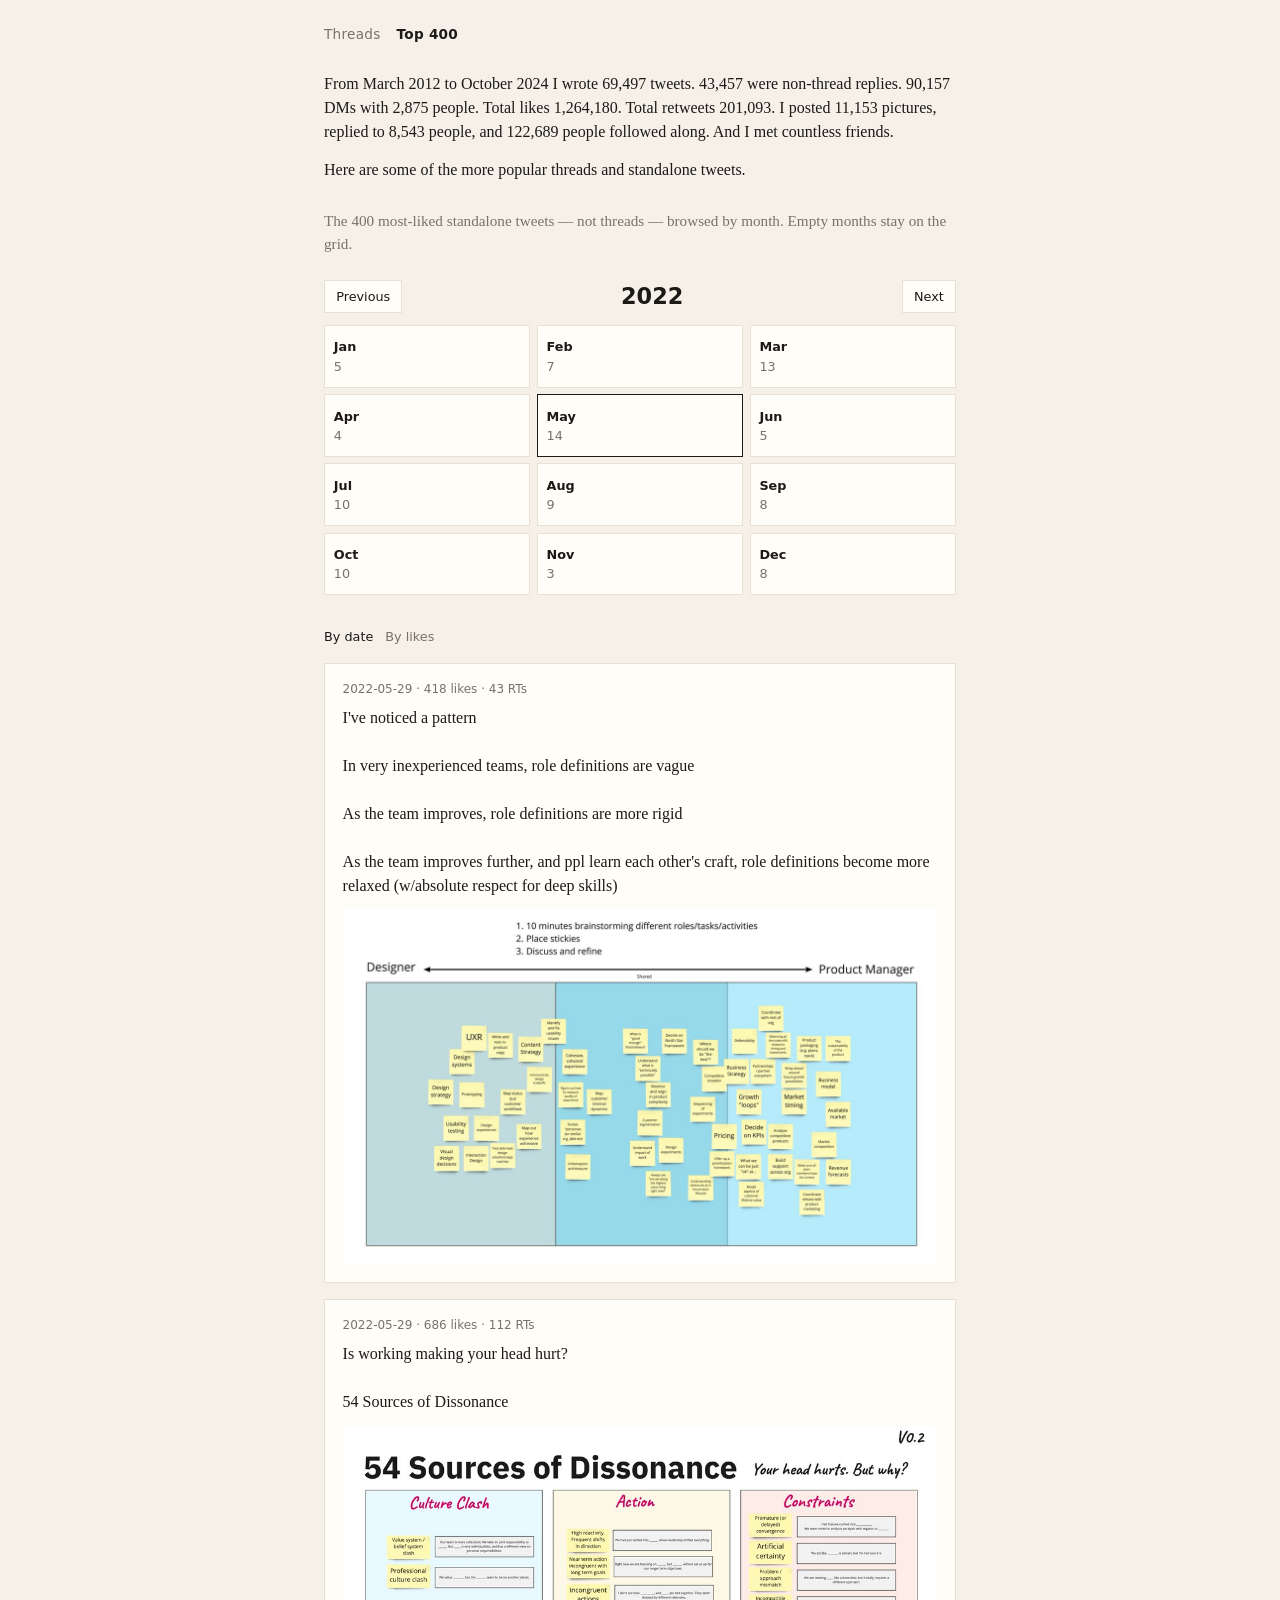
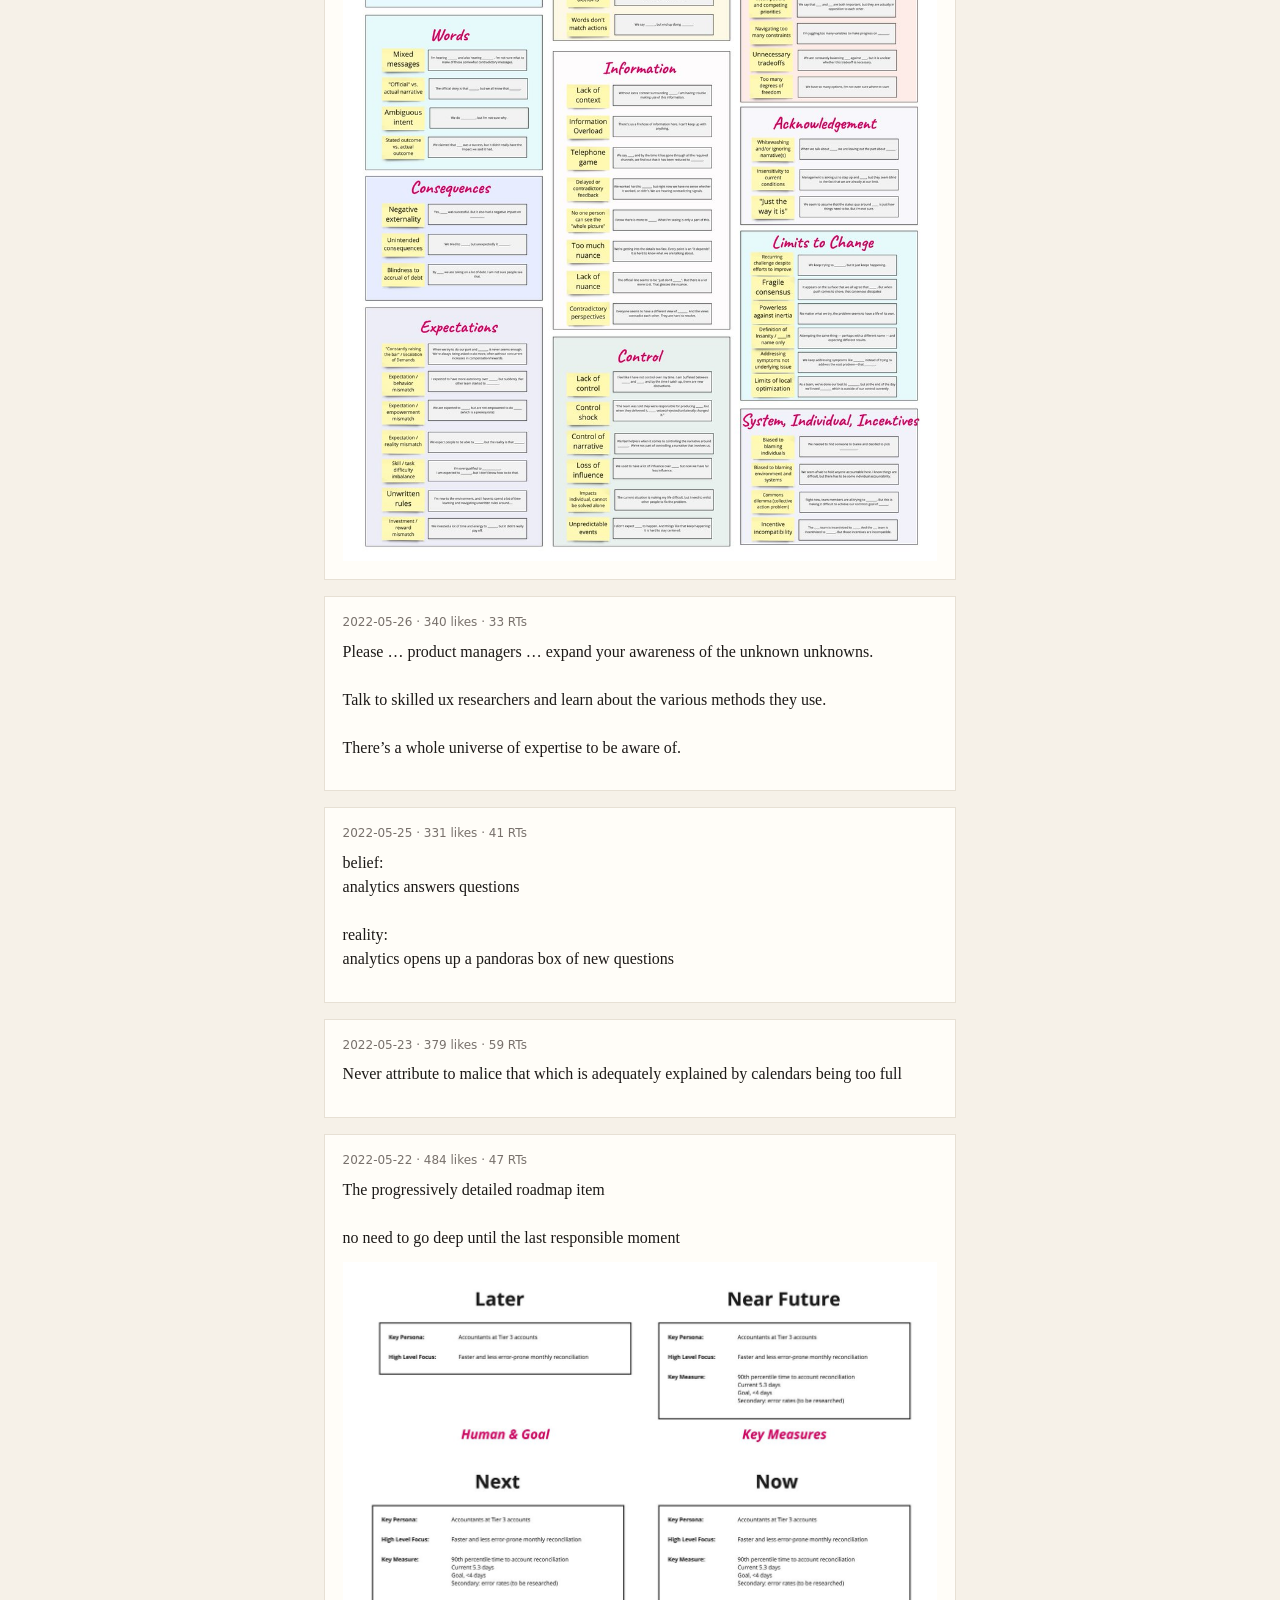
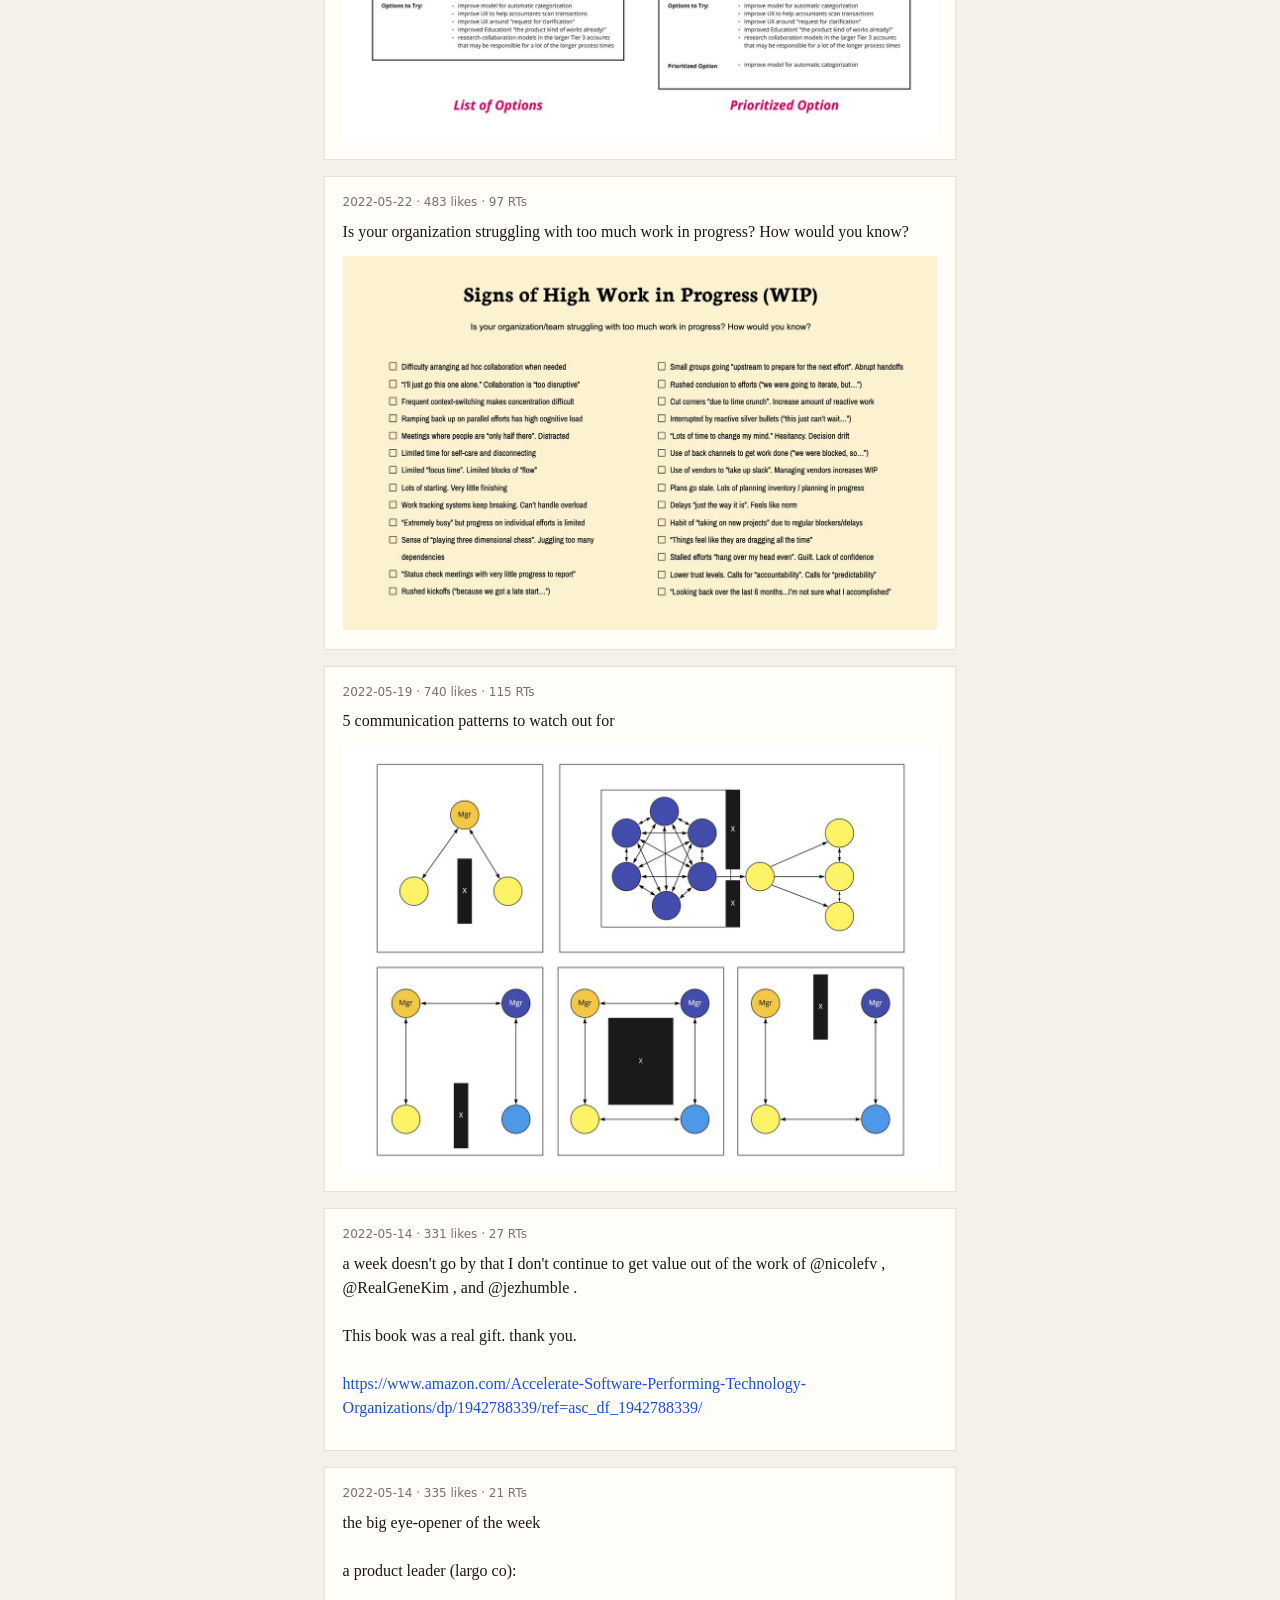
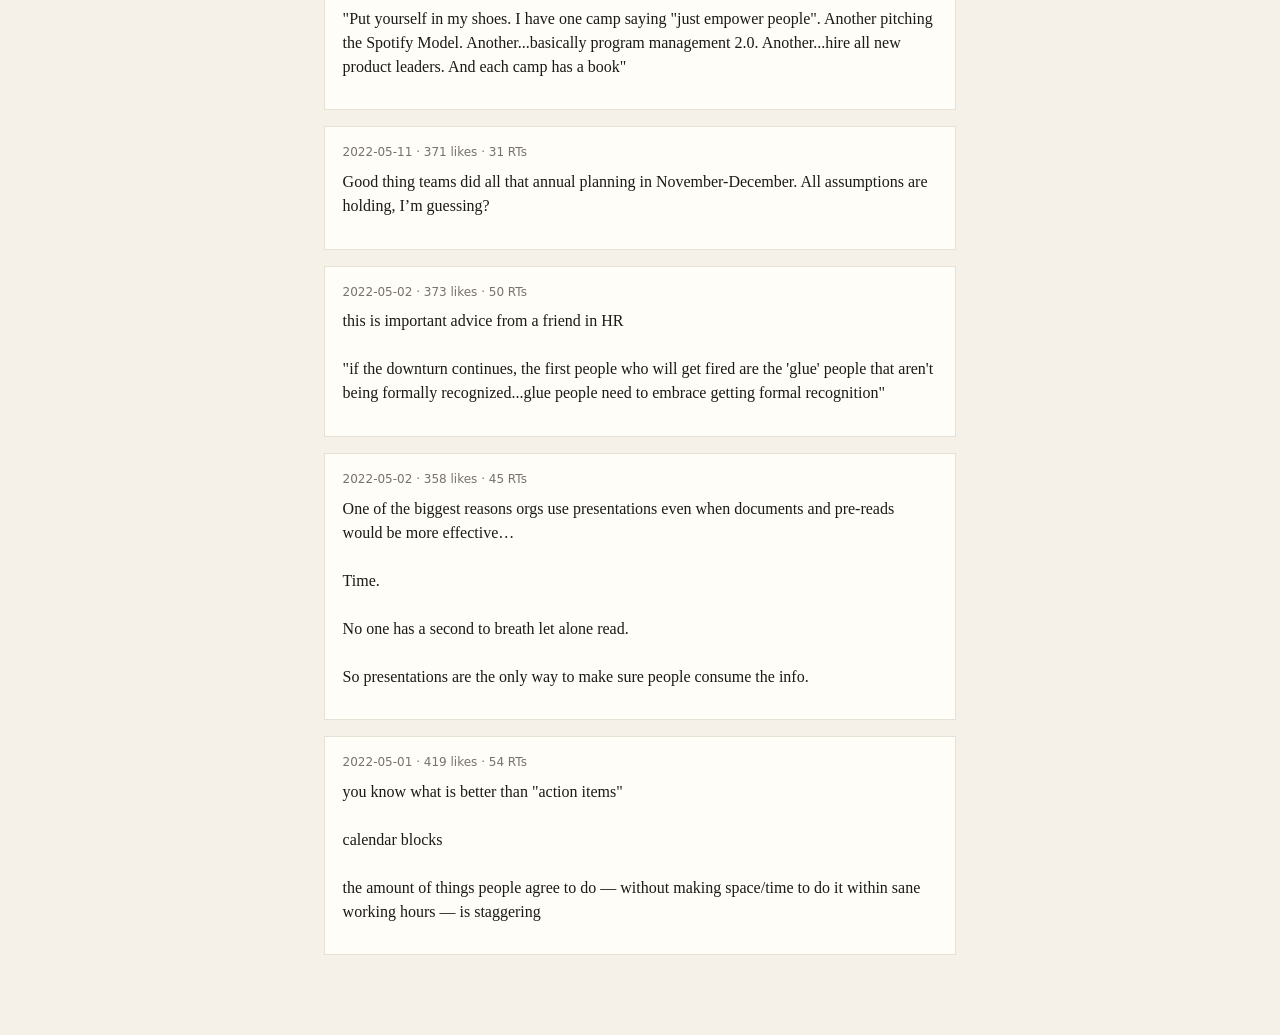
==== docs/tweets.html @ b6f66740 "Add an archive intro and attach every image the dump actually has." ====
<!DOCTYPE html>
<html lang="en">
  <head>
    <meta charset="utf-8">
    <meta name="viewport" content="width=device-width, initial-scale=1">
    <title>Top 400 · johncutlefish</title>
    <link rel="stylesheet" href="styles.css">
  </head>
  <body data-page="tweets">
    <div class="wrap">
      <nav class="site-nav">
        <a href="index.html">Threads</a>
        <a class="active" href="tweets.html">Top 400</a>
      </nav>
      <div id="intro" class="intro"></div>
      <p class="lede">The 400 most-liked standalone tweets — not threads — browsed by month. Empty months stay on the grid.</p>
      <div class="year-switch">
        <button type="button" id="prev-year">Previous</button>
        <div id="year-label" class="year-label"></div>
        <button type="button" id="next-year">Next</button>
      </div>
      <div id="month-grid" class="month-grid"></div>
      <div id="sort-row" class="sort-row">
        <button type="button" data-sort="date" class="active">By date</button>
        <button type="button" data-sort="likes">By likes</button>
      </div>
      <div id="tweet-list"></div>
    </div>
    <script src="app.js"></script>
  </body>
</html>
---- docs/styles.css ----
:root {
  --bg: #f6f1e8;
  --paper: #fffdf8;
  --ink: #1c1917;
  --muted: #78716c;
  --line: #e7e0d4;
  --accent: #1d4ed8;
  --live: #a8a29e;
}

* {
  box-sizing: border-box;
}

html,
body {
  margin: 0;
  padding: 0;
  background: var(--bg);
  color: var(--ink);
  font-family: "Iowan Old Style", "Palatino Linotype", Palatino, Georgia, serif;
  line-height: 1.5;
}

a {
  color: var(--accent);
  text-decoration: none;
}

a:hover {
  text-decoration: underline;
}

.wrap {
  max-width: 42rem;
  margin: 0 auto;
  padding: 1.5rem 1.25rem 4rem;
}

.site-nav {
  display: flex;
  gap: 1rem;
  align-items: baseline;
  margin-bottom: 1.75rem;
  font-family: ui-sans-serif, system-ui, sans-serif;
  font-size: 0.85rem;
  letter-spacing: 0.02em;
}

.site-nav a {
  color: var(--muted);
}

.site-nav a.active {
  color: var(--ink);
  text-decoration: none;
  font-weight: 600;
}

.intro {
  margin: 0 0 1.75rem;
}

.intro p {
  margin: 0 0 0.85rem;
}

.intro p:last-child {
  margin-bottom: 0;
}

.lede {
  color: var(--muted);
  font-size: 0.95rem;
  margin: 0 0 1.5rem;
}

.year-switch {
  display: flex;
  align-items: center;
  justify-content: space-between;
  gap: 1rem;
  margin-bottom: 0.75rem;
  font-family: ui-sans-serif, system-ui, sans-serif;
}

.year-switch button {
  appearance: none;
  border: 1px solid var(--line);
  background: var(--paper);
  color: var(--ink);
  padding: 0.35rem 0.7rem;
  font: inherit;
  font-size: 0.8rem;
  cursor: pointer;
}

.year-switch button:disabled {
  color: var(--live);
  cursor: default;
}

.year-label {
  font-size: 1.4rem;
  font-weight: 600;
}

.month-grid {
  display: grid;
  grid-template-columns: repeat(3, minmax(0, 1fr));
  gap: 0.4rem;
  margin-bottom: 2rem;
  font-family: ui-sans-serif, system-ui, sans-serif;
}

.month-cell {
  appearance: none;
  border: 1px solid var(--line);
  background: var(--paper);
  color: var(--ink);
  padding: 0.7rem 0.55rem;
  text-align: left;
  cursor: pointer;
  font: inherit;
  font-size: 0.8rem;
}

.month-cell .name {
  display: block;
  font-weight: 600;
}

.month-cell .count {
  color: var(--muted);
}

.month-cell.empty {
  color: var(--live);
  background: transparent;
  cursor: default;
}

.month-cell.active {
  border-color: var(--ink);
}

.thread-years {
  display: flex;
  flex-wrap: wrap;
  gap: 0.4rem;
  margin-bottom: 0.75rem;
  font-family: ui-sans-serif, system-ui, sans-serif;
}

.thread-years button {
  appearance: none;
  border: 1px solid var(--line);
  background: transparent;
  color: var(--muted);
  padding: 0.25rem 0.55rem;
  font: inherit;
  font-size: 0.8rem;
  cursor: pointer;
}

.thread-years button.active {
  background: var(--paper);
  color: var(--ink);
  border-color: var(--ink);
}

.picker {
  display: flex;
  flex-direction: column;
  gap: 0.35rem;
  margin-bottom: 2rem;
}

.picker button {
  appearance: none;
  border: 0;
  border-left: 2px solid transparent;
  background: transparent;
  color: inherit;
  text-align: left;
  padding: 0.45rem 0.6rem;
  cursor: pointer;
  font: inherit;
}

.picker button.active {
  border-left-color: var(--ink);
  background: var(--paper);
}

.picker .meta {
  display: block;
  font-family: ui-sans-serif, system-ui, sans-serif;
  font-size: 0.75rem;
  color: var(--muted);
  margin-bottom: 0.15rem;
}

.sort-row {
  display: flex;
  gap: 0.75rem;
  margin-bottom: 1rem;
  font-family: ui-sans-serif, system-ui, sans-serif;
  font-size: 0.8rem;
}

.sort-row button {
  appearance: none;
  border: 0;
  background: none;
  color: var(--muted);
  padding: 0;
  font: inherit;
  cursor: pointer;
}

.sort-row button.active {
  color: var(--ink);
}

.post,
.card {
  background: var(--paper);
  border: 1px solid var(--line);
  padding: 1rem 1.1rem 1.15rem;
  margin-bottom: 1rem;
}

.post-meta,
.card-meta {
  font-family: ui-sans-serif, system-ui, sans-serif;
  font-size: 0.75rem;
  color: var(--muted);
  margin-bottom: 0.55rem;
}

.post-text,
.card-text {
  white-space: pre-wrap;
  margin: 0 0 0.75rem;
}

.post img,
.card img,
.post video,
.card video {
  display: block;
  max-width: 100%;
  height: auto;
  margin: 0.5rem 0 0;
}

.status {
  color: var(--muted);
  font-family: ui-sans-serif, system-ui, sans-serif;
  font-size: 0.9rem;
}
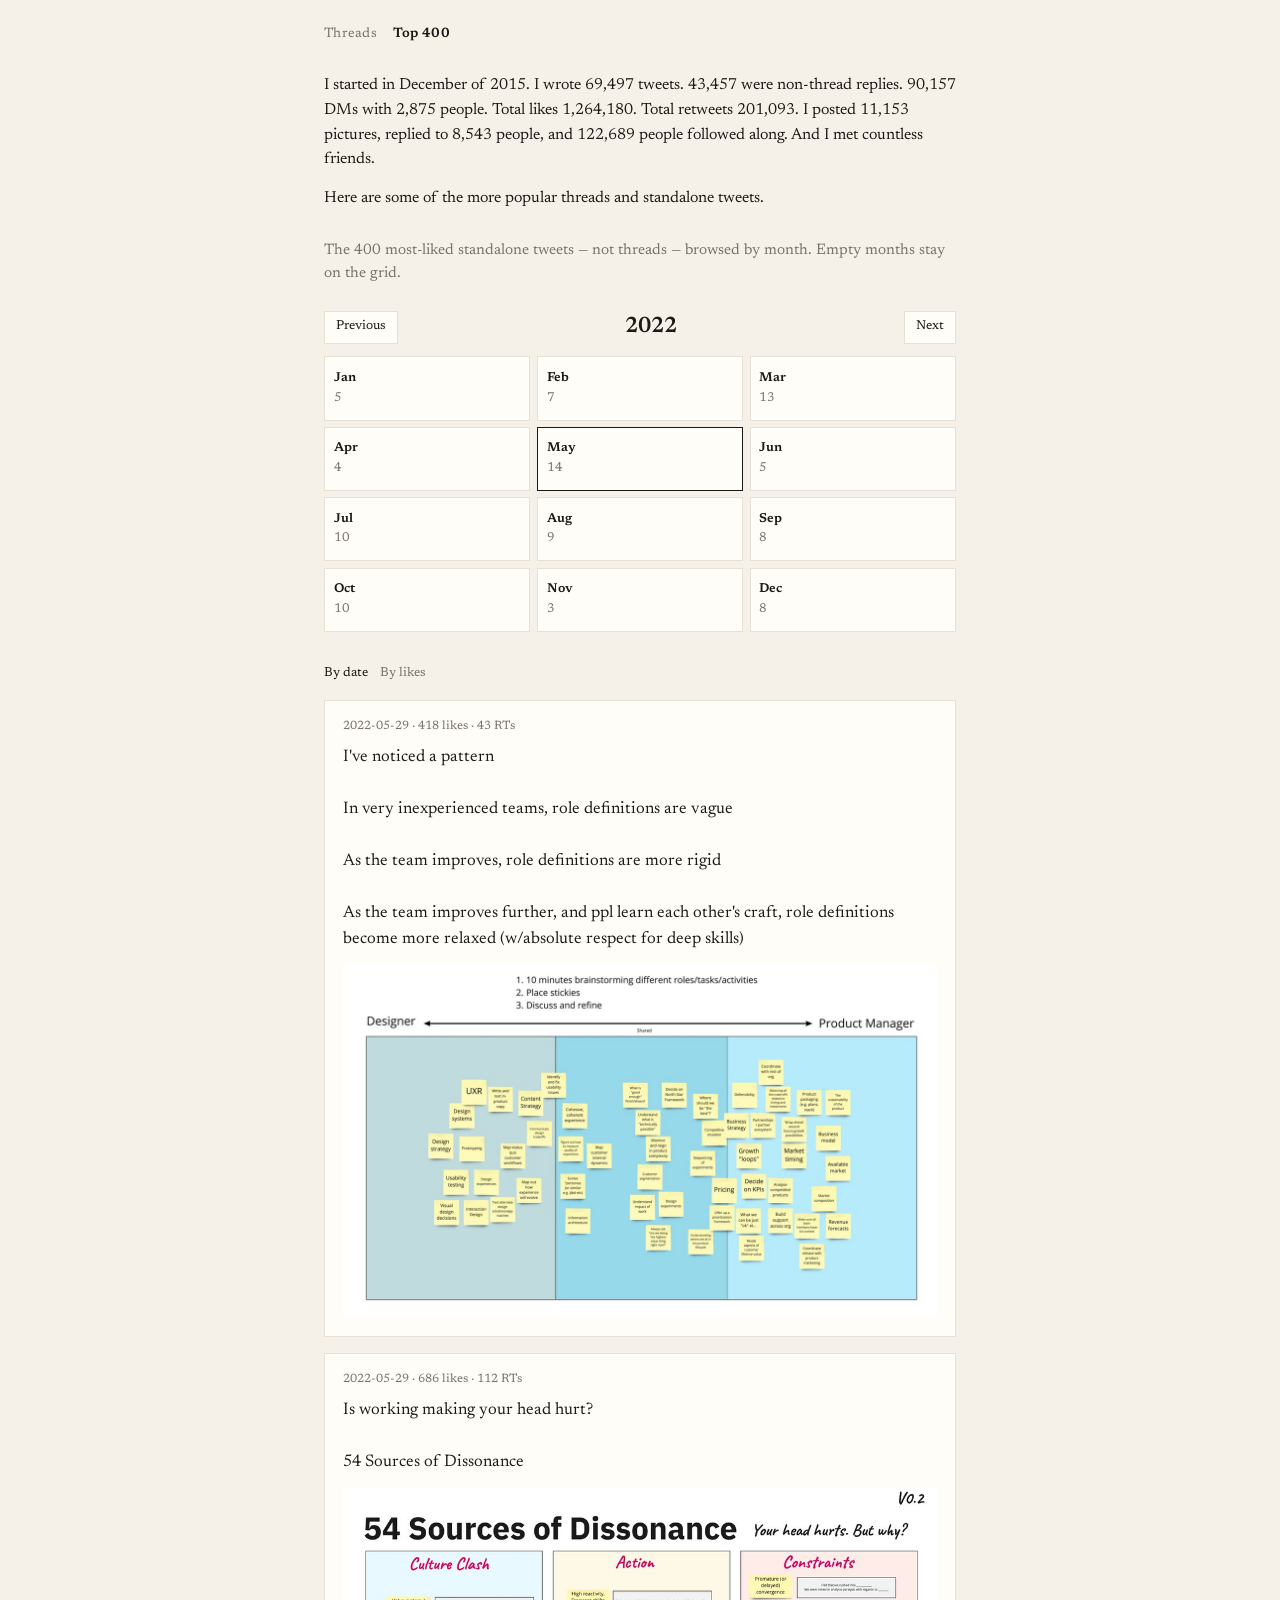
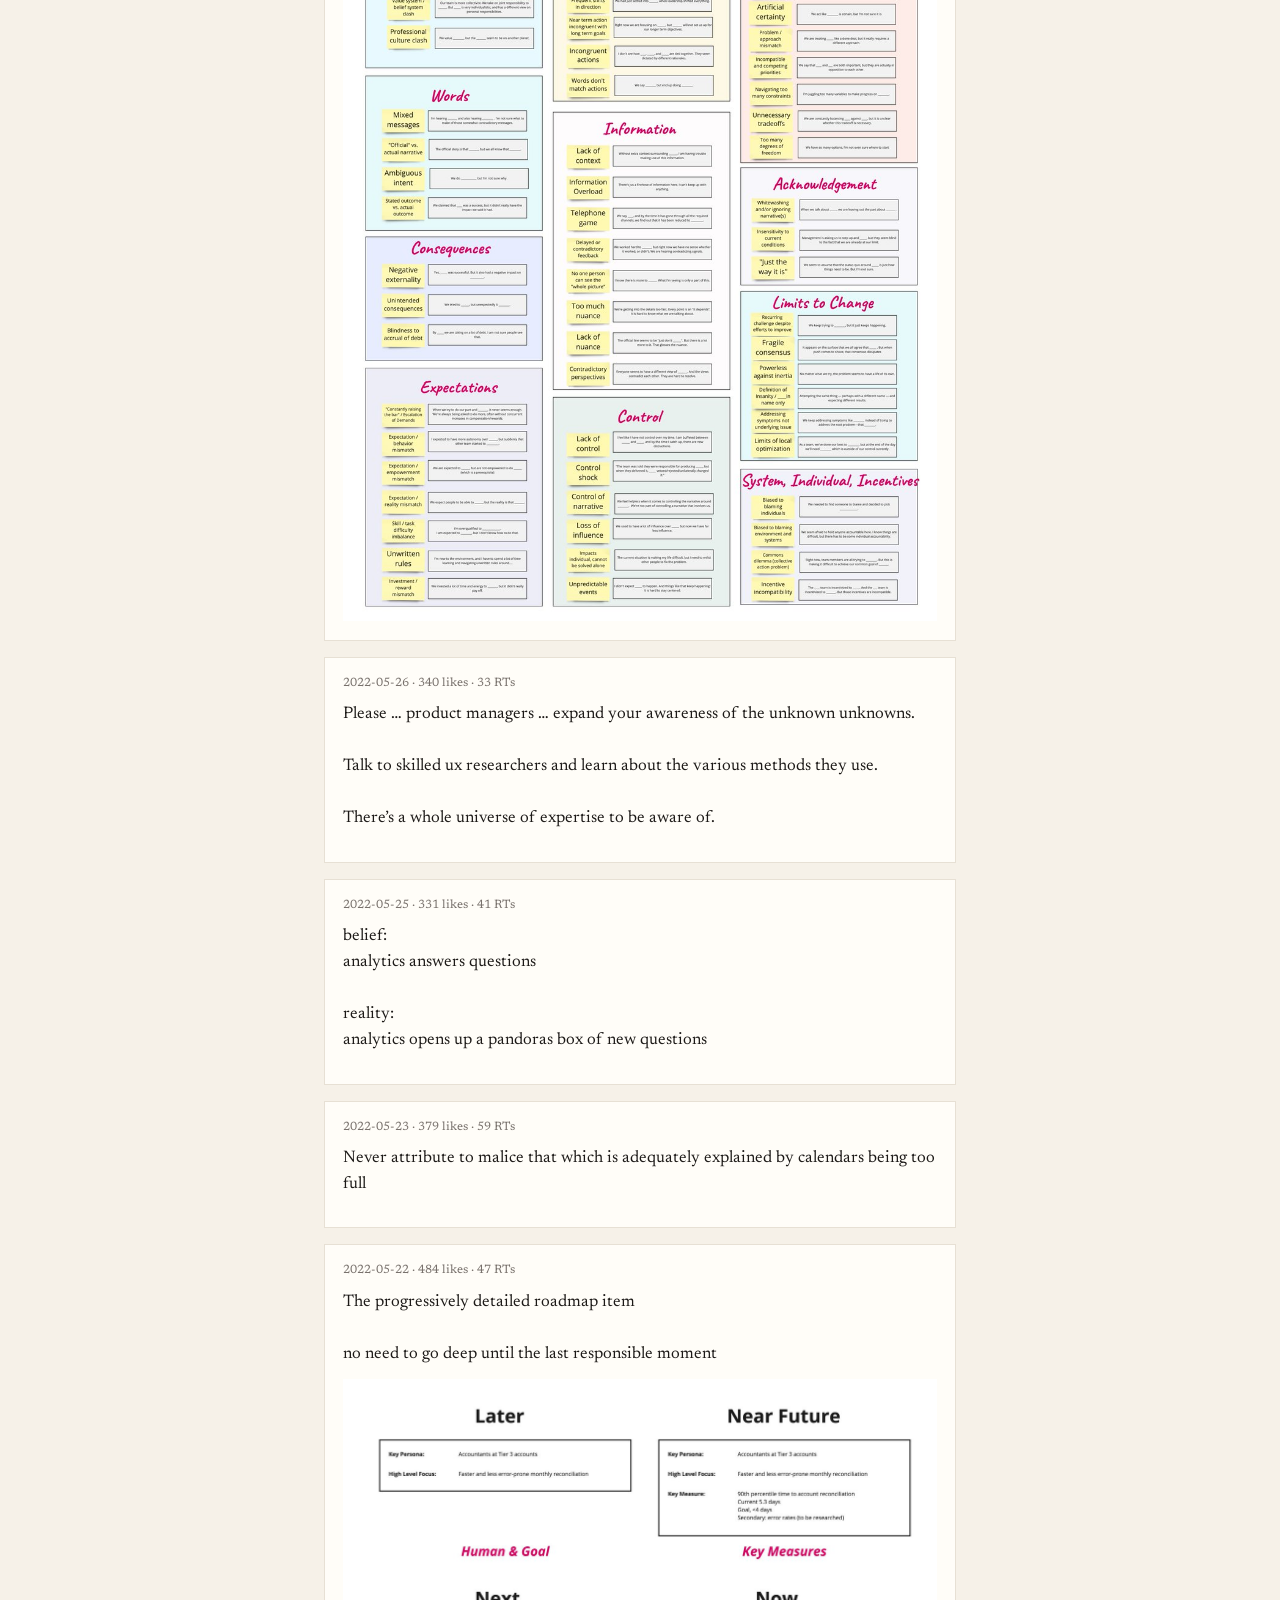
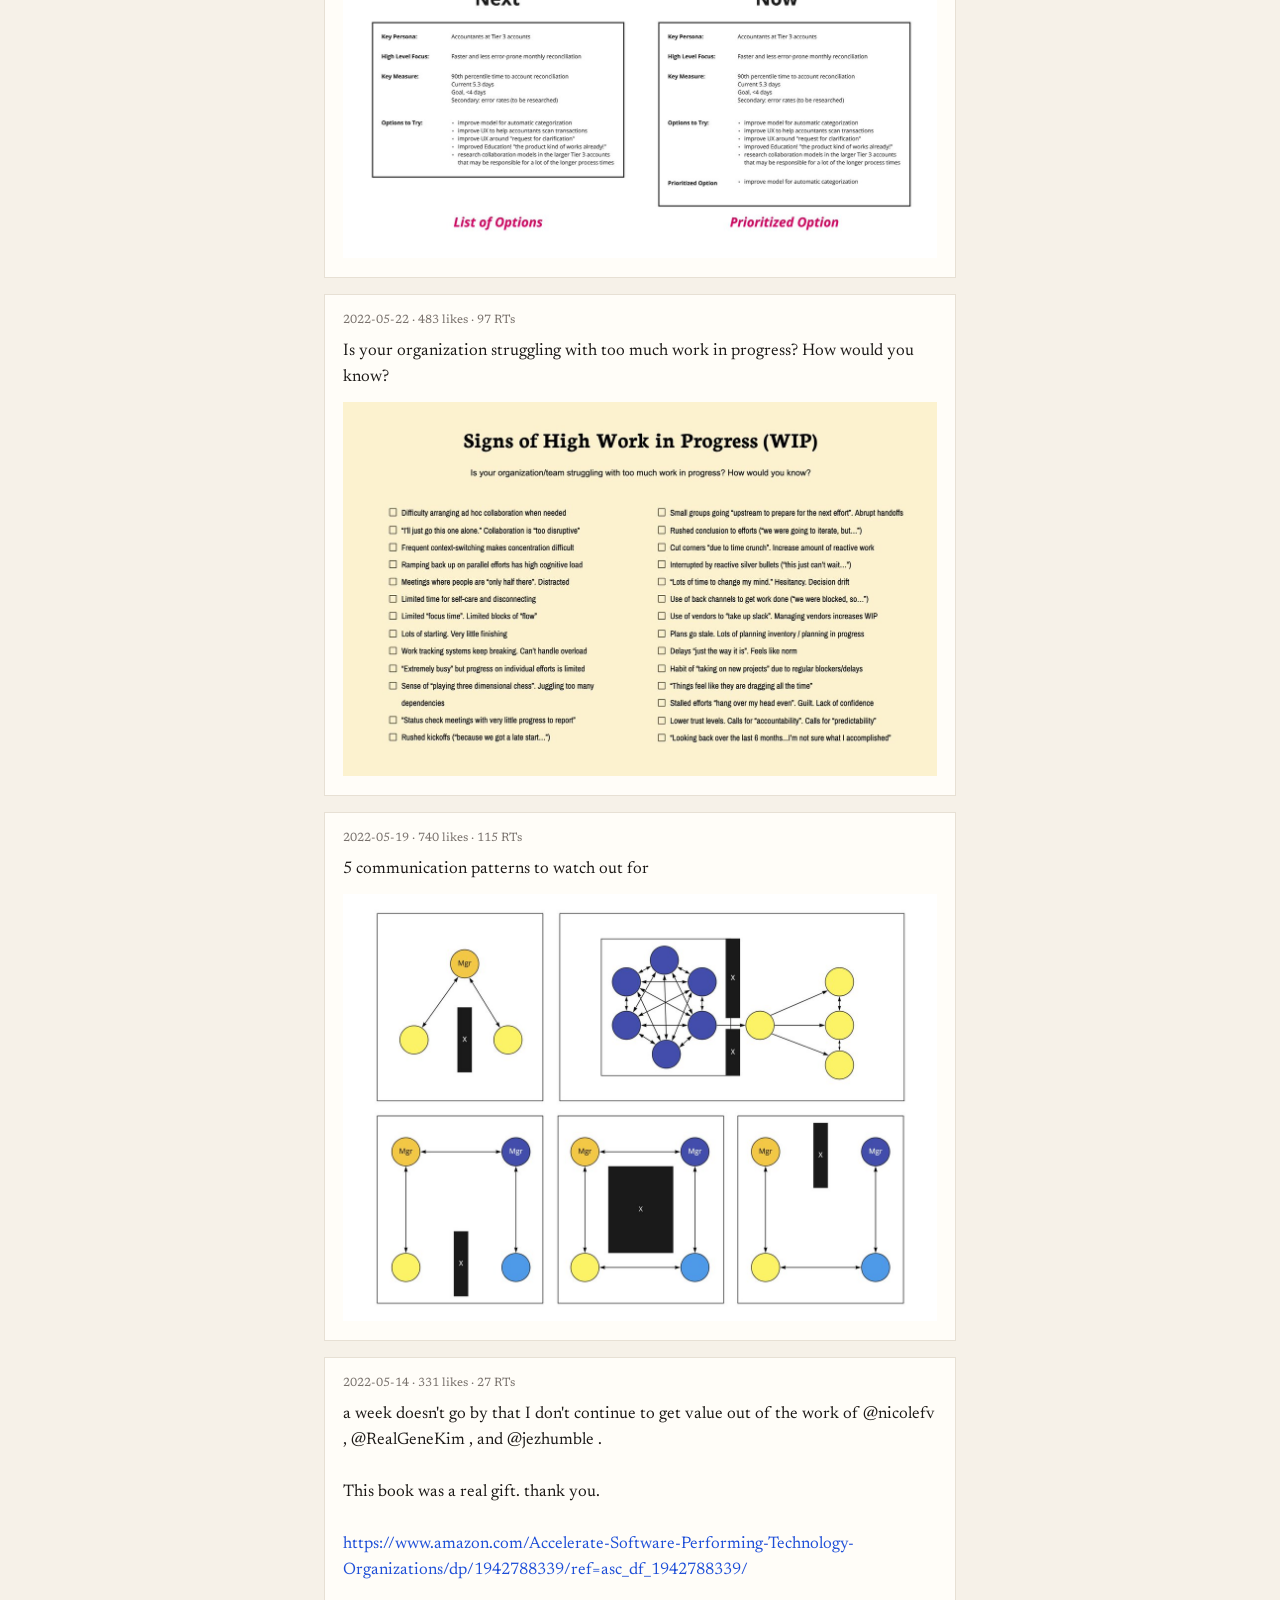
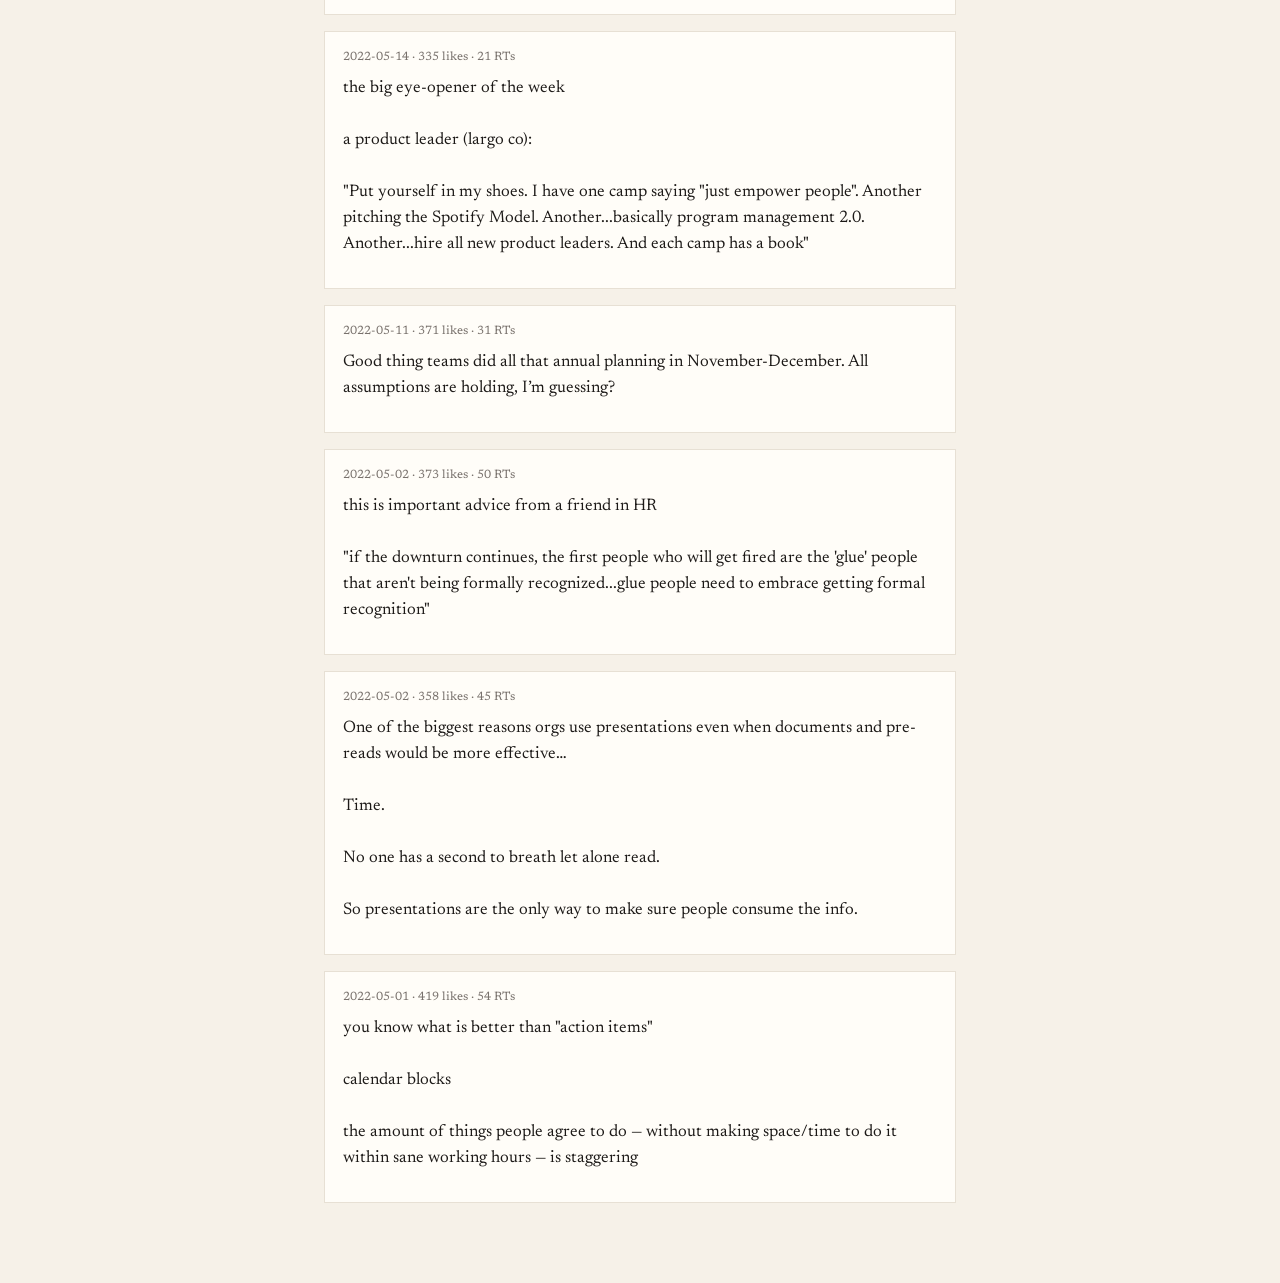
==== commit f5a45487: "Set a reading typeface and put thread roots in a left pane." ====
--- a/docs/tweets.html
+++ b/docs/tweets.html
@@ -4,6 +4,9 @@
     <meta charset="utf-8">
     <meta name="viewport" content="width=device-width, initial-scale=1">
     <title>Top 400 · johncutlefish</title>
+    <link rel="preconnect" href="https://fonts.googleapis.com">
+    <link rel="preconnect" href="https://fonts.gstatic.com" crossorigin>
+    <link href="https://fonts.googleapis.com/css2?family=Newsreader:ital,opsz,wght@0,6..72,400;0,6..72,500;1,6..72,400&family=Source+Sans+3:wght@400;600&display=swap" rel="stylesheet">
     <link rel="stylesheet" href="styles.css">
   </head>
   <body data-page="tweets">
--- a/docs/styles.css
+++ b/docs/styles.css
@@ -6,6 +6,8 @@
   --line: #e7e0d4;
   --accent: #1d4ed8;
   --live: #a8a29e;
+  --serif: "Newsreader", "Iowan Old Style", Georgia, serif;
+  --sans: "Source Sans 3", var(--sans);
 }
 
 * {
@@ -18,8 +20,9 @@
   padding: 0;
   background: var(--bg);
   color: var(--ink);
-  font-family: "Iowan Old Style", "Palatino Linotype", Palatino, Georgia, serif;
-  line-height: 1.5;
+  font-family: var(--serif);
+  font-optical-sizing: auto;
+  line-height: 1.55;
 }
 
 a {
@@ -37,12 +40,21 @@
   padding: 1.5rem 1.25rem 4rem;
 }
 
+.wrap-wide {
+  max-width: 74rem;
+}
+
+.wrap-wide .intro,
+.wrap-wide .lede {
+  max-width: 42rem;
+}
+
 .site-nav {
   display: flex;
   gap: 1rem;
   align-items: baseline;
   margin-bottom: 1.75rem;
-  font-family: ui-sans-serif, system-ui, sans-serif;
+  font-family: var(--sans);
   font-size: 0.85rem;
   letter-spacing: 0.02em;
 }
@@ -81,7 +93,7 @@
   justify-content: space-between;
   gap: 1rem;
   margin-bottom: 0.75rem;
-  font-family: ui-sans-serif, system-ui, sans-serif;
+  font-family: var(--sans);
 }
 
 .year-switch button {
@@ -110,7 +122,7 @@
   grid-template-columns: repeat(3, minmax(0, 1fr));
   gap: 0.4rem;
   margin-bottom: 2rem;
-  font-family: ui-sans-serif, system-ui, sans-serif;
+  font-family: var(--sans);
 }
 
 .month-cell {
@@ -149,7 +161,7 @@
   flex-wrap: wrap;
   gap: 0.4rem;
   margin-bottom: 0.75rem;
-  font-family: ui-sans-serif, system-ui, sans-serif;
+  font-family: var(--sans);
 }
 
 .thread-years button {
@@ -195,7 +207,7 @@
 
 .picker .meta {
   display: block;
-  font-family: ui-sans-serif, system-ui, sans-serif;
+  font-family: var(--sans);
   font-size: 0.75rem;
   color: var(--muted);
   margin-bottom: 0.15rem;
@@ -205,7 +217,7 @@
   display: flex;
   gap: 0.75rem;
   margin-bottom: 1rem;
-  font-family: ui-sans-serif, system-ui, sans-serif;
+  font-family: var(--sans);
   font-size: 0.8rem;
 }
 
@@ -233,7 +245,7 @@
 
 .post-meta,
 .card-meta {
-  font-family: ui-sans-serif, system-ui, sans-serif;
+  font-family: var(--sans);
   font-size: 0.75rem;
   color: var(--muted);
   margin-bottom: 0.55rem;
@@ -243,6 +255,7 @@
 .card-text {
   white-space: pre-wrap;
   margin: 0 0 0.75rem;
+  font-size: 1.05rem;
 }
 
 .post img,
@@ -257,6 +270,58 @@
 
 .status {
   color: var(--muted);
-  font-family: ui-sans-serif, system-ui, sans-serif;
+  font-family: var(--sans);
   font-size: 0.9rem;
 }
+
+.thread-shell {
+  display: grid;
+  grid-template-columns: minmax(16rem, 22rem) minmax(0, 42rem);
+  gap: 2.25rem;
+  align-items: start;
+}
+
+.thread-pane {
+  position: sticky;
+  top: 1rem;
+  max-height: calc(100vh - 2rem);
+  overflow: auto;
+  padding-right: 0.25rem;
+}
+
+.thread-years {
+  position: sticky;
+  top: 0;
+  z-index: 1;
+  background: var(--bg);
+  padding-bottom: 0.5rem;
+}
+
+.picker {
+  margin-bottom: 0;
+}
+
+.picker button {
+  font-family: var(--sans);
+  font-size: 0.84rem;
+  line-height: 1.35;
+  color: var(--ink);
+}
+
+.thread-reader {
+  min-width: 0;
+}
+
+@media (max-width: 840px) {
+  .thread-shell {
+    grid-template-columns: 1fr;
+    gap: 1.25rem;
+  }
+
+  .thread-pane {
+    position: static;
+    max-height: 18rem;
+    border-bottom: 1px solid var(--line);
+    padding-bottom: 0.75rem;
+  }
+}
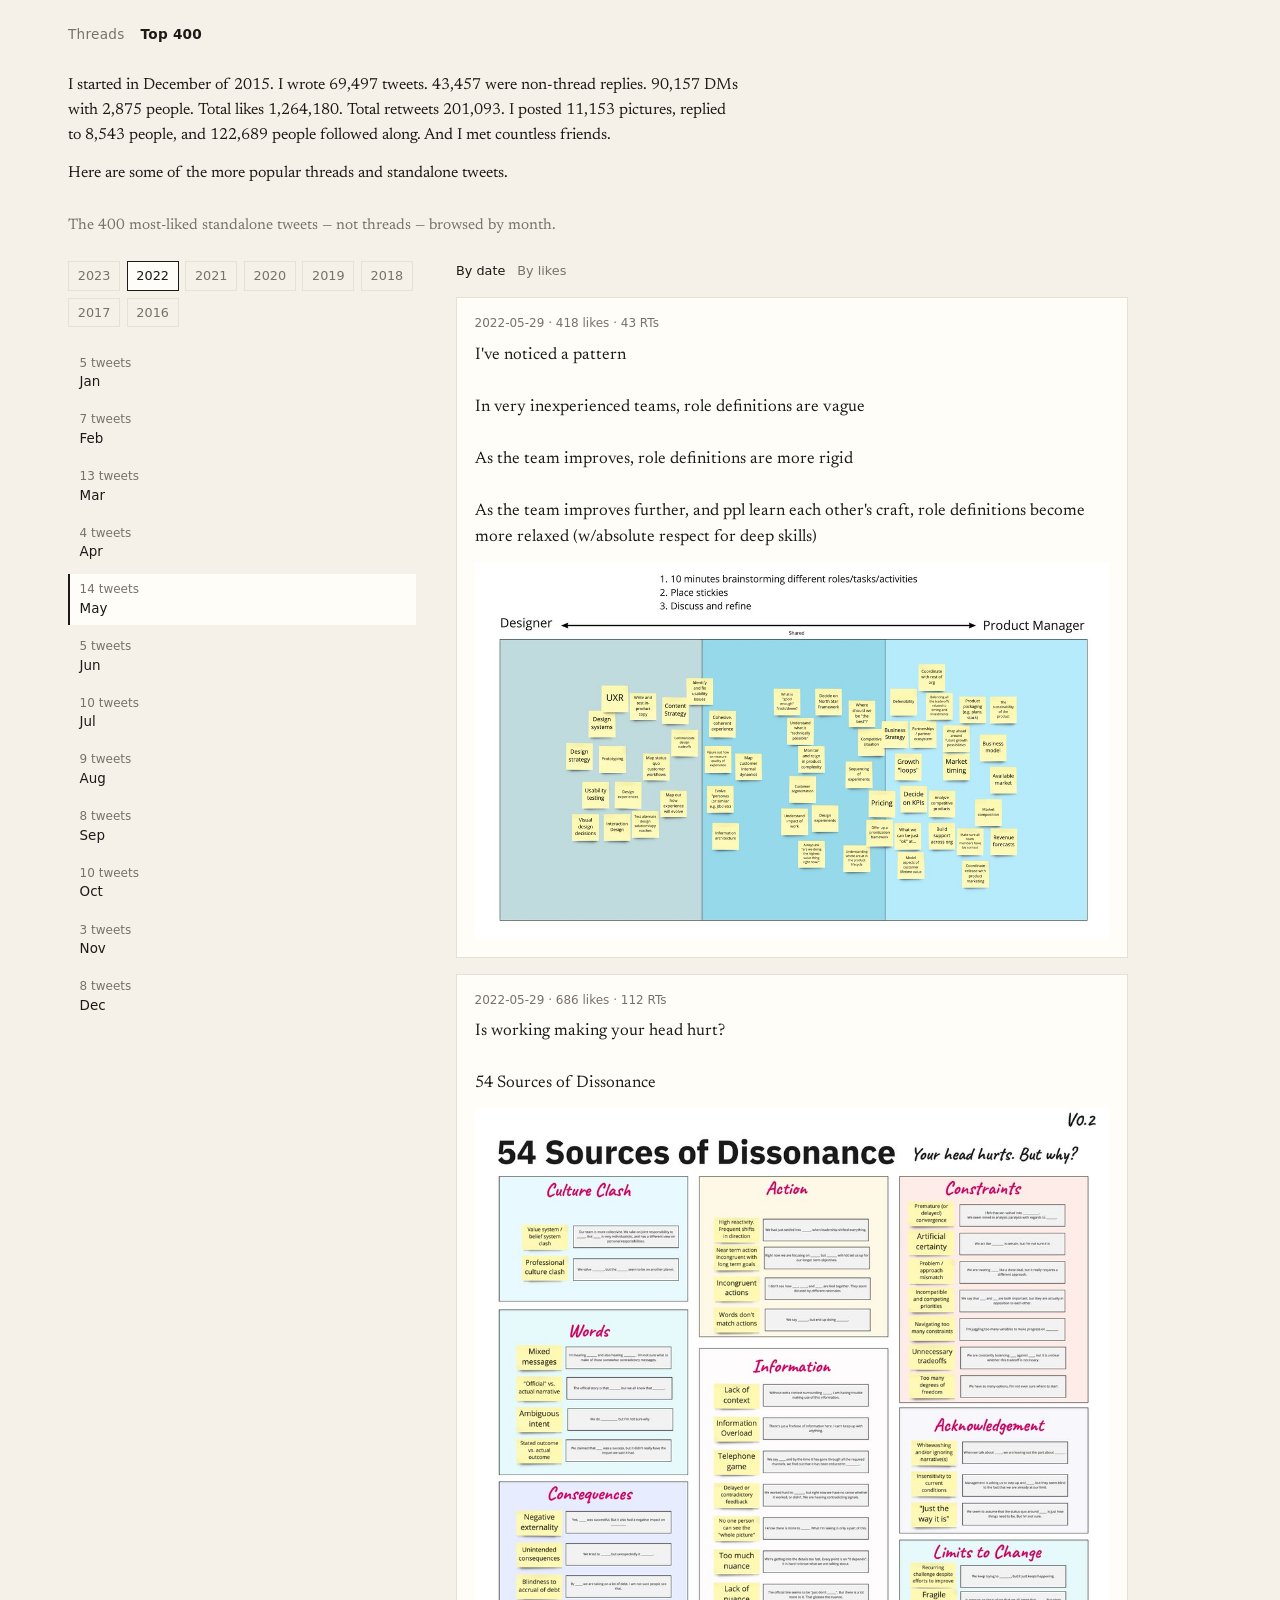
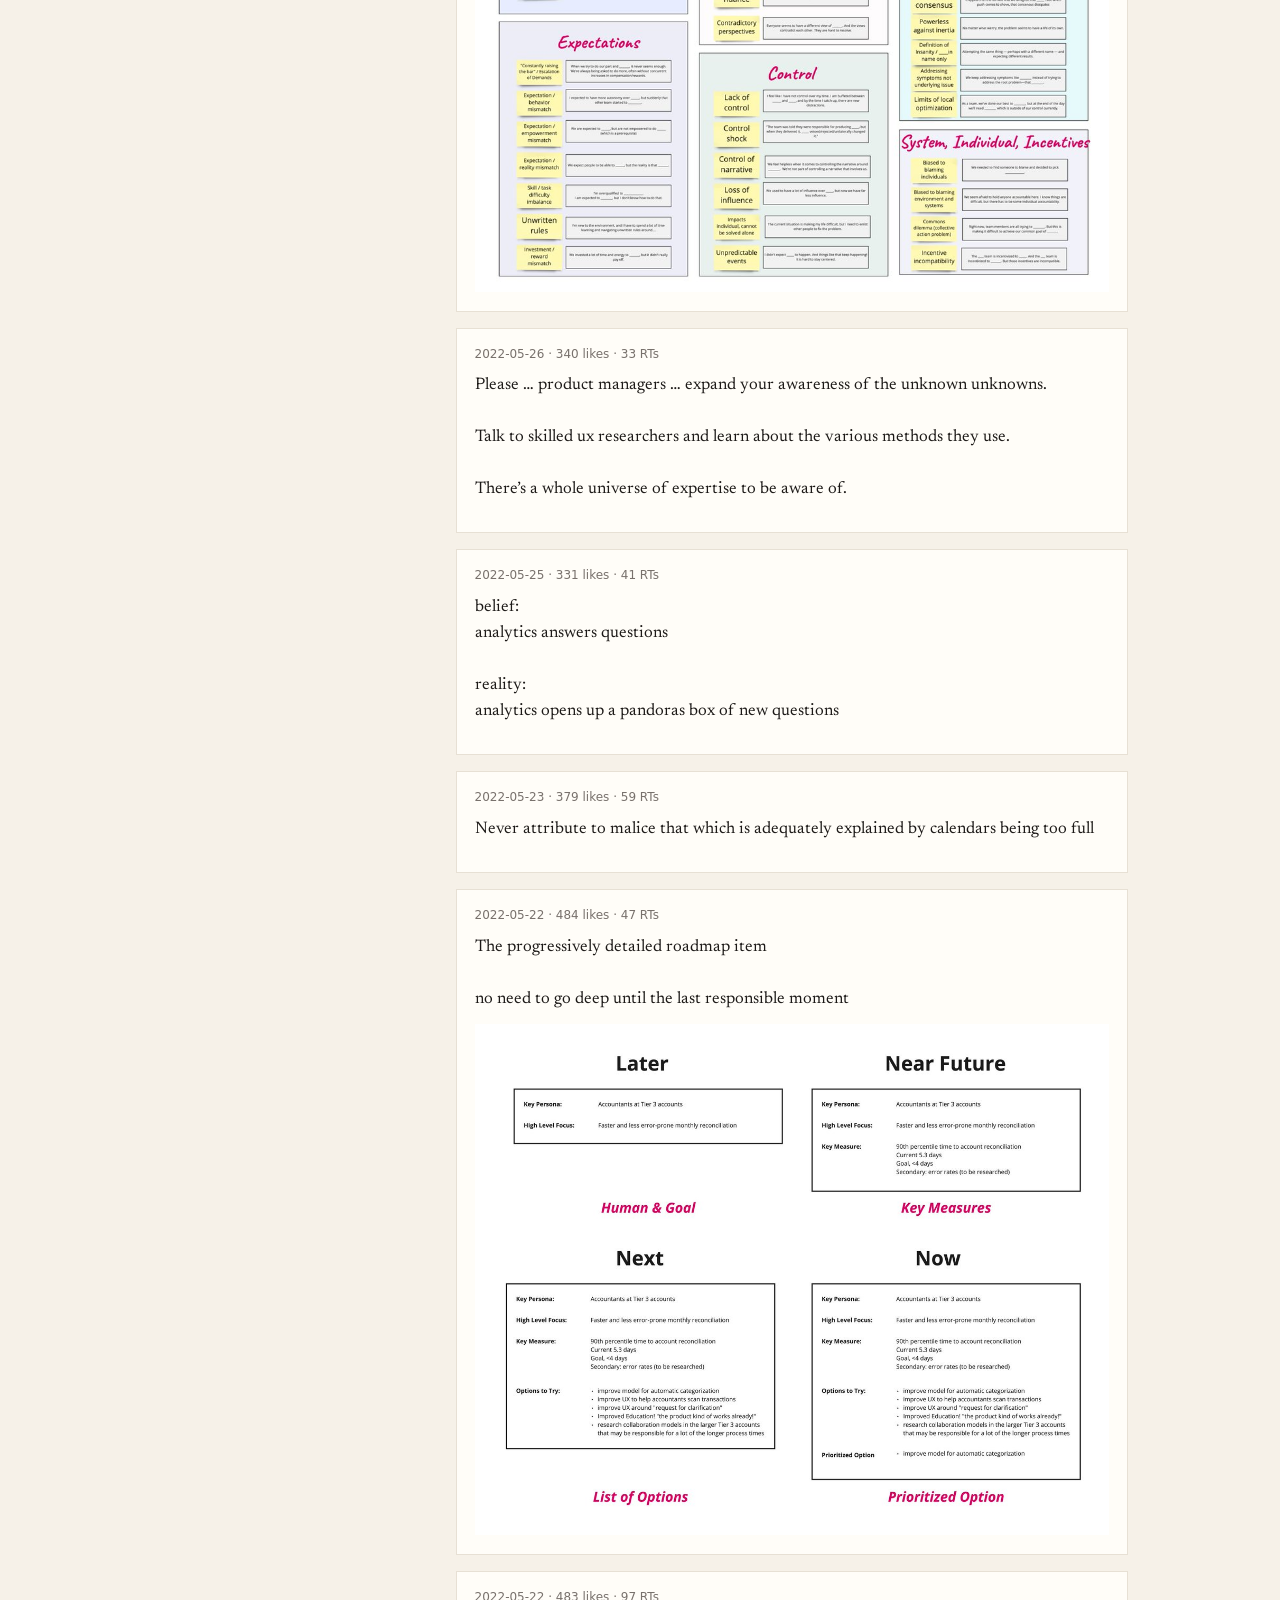
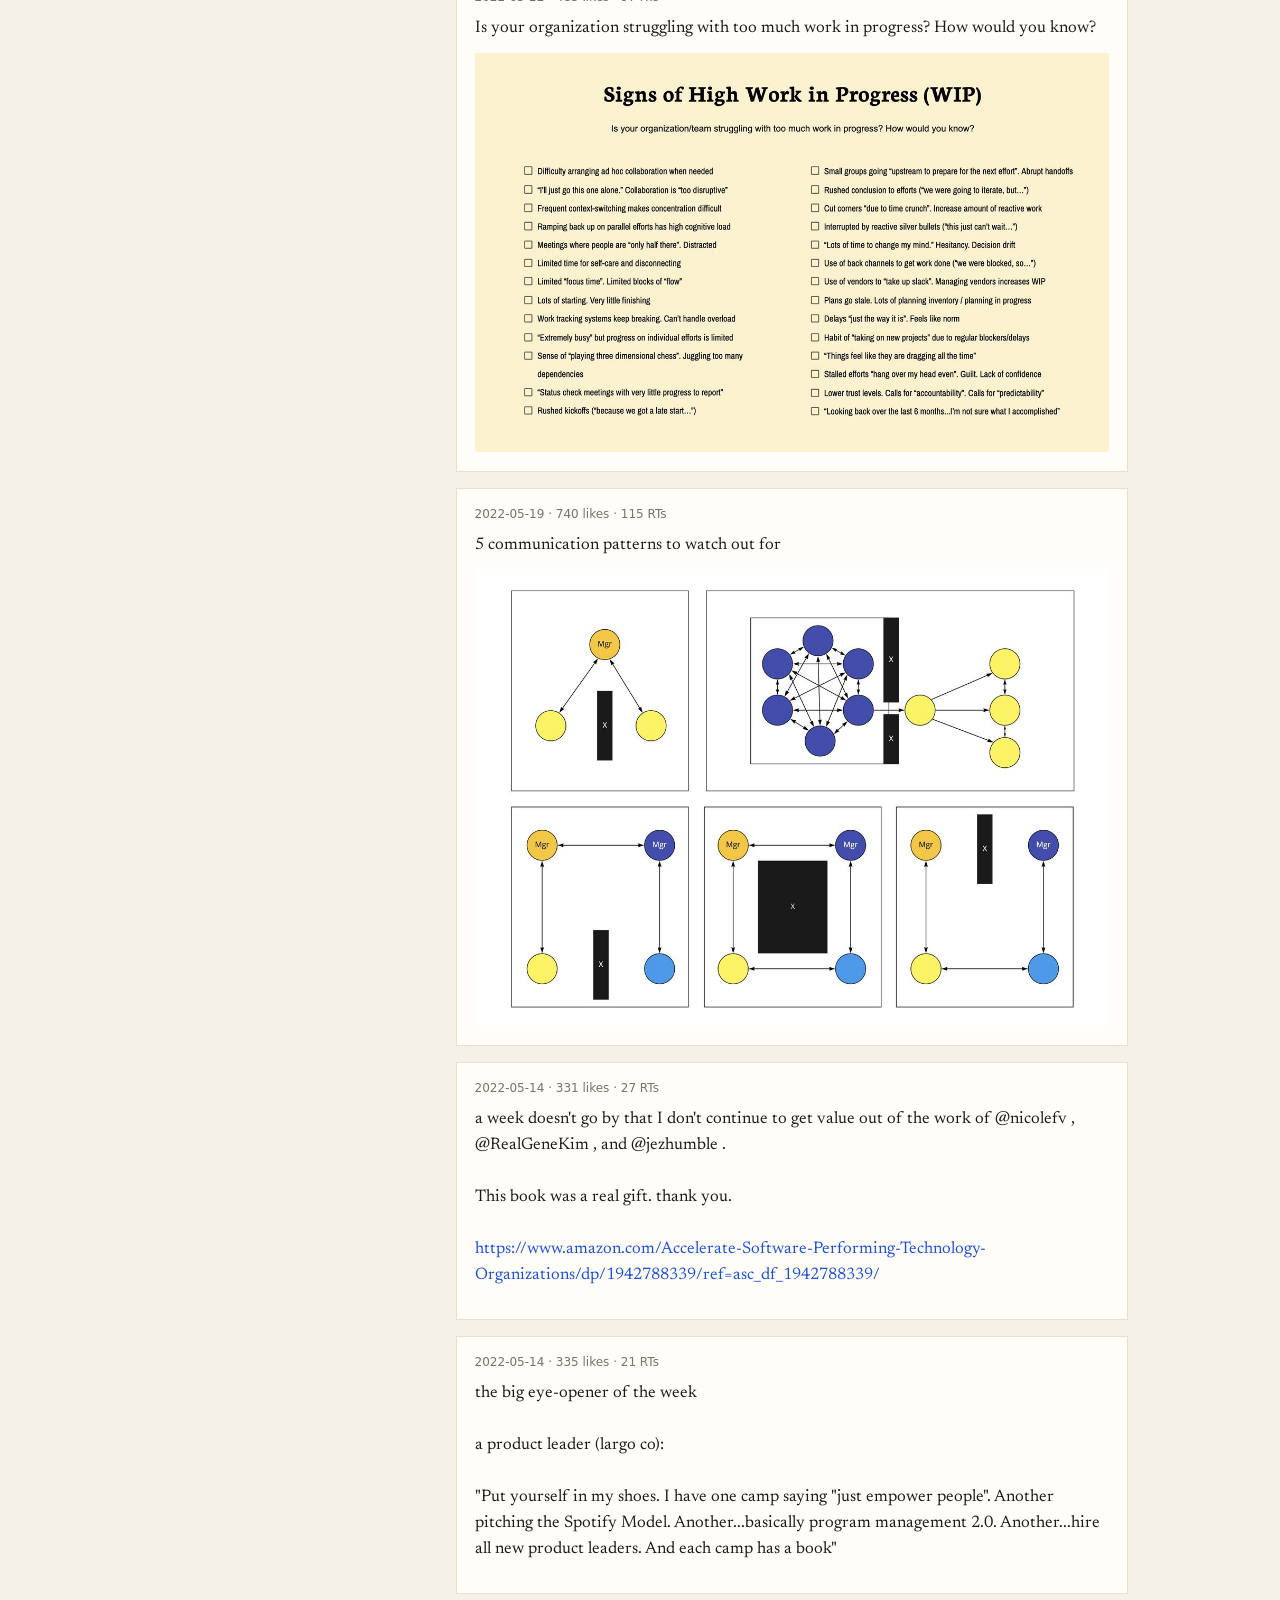
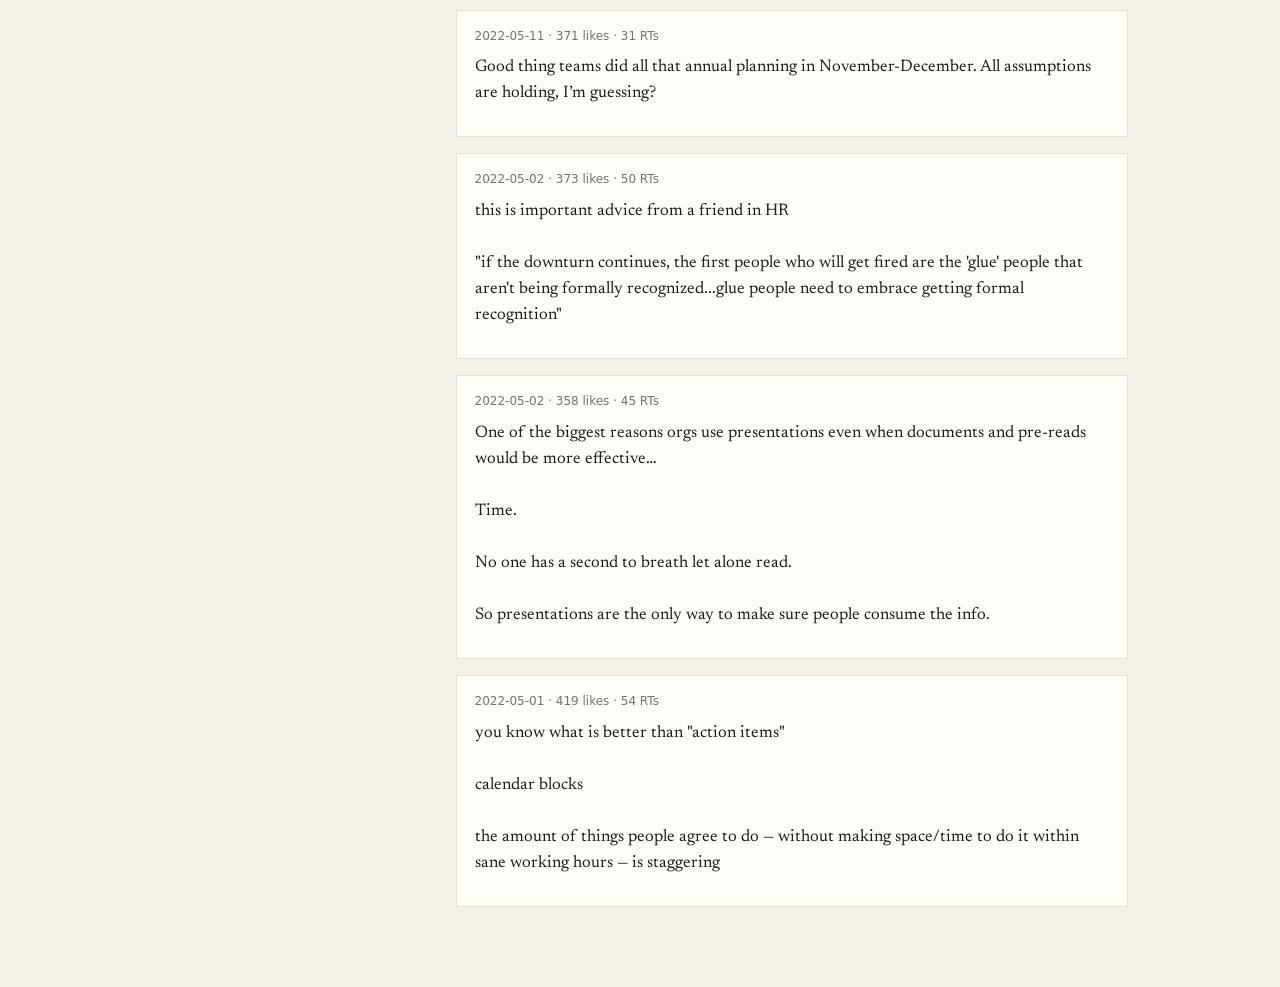
==== commit 24d42a0f: "Give standalone tweets the same left-pane year and month nav." ====
--- a/docs/tweets.html
+++ b/docs/tweets.html
@@ -10,24 +10,26 @@
     <link rel="stylesheet" href="styles.css">
   </head>
   <body data-page="tweets">
-    <div class="wrap">
+    <div class="wrap wrap-wide">
       <nav class="site-nav">
         <a href="index.html">Threads</a>
         <a class="active" href="tweets.html">Top 400</a>
       </nav>
       <div id="intro" class="intro"></div>
-      <p class="lede">The 400 most-liked standalone tweets — not threads — browsed by month. Empty months stay on the grid.</p>
-      <div class="year-switch">
-        <button type="button" id="prev-year">Previous</button>
-        <div id="year-label" class="year-label"></div>
-        <button type="button" id="next-year">Next</button>
+      <p class="lede">The 400 most-liked standalone tweets — not threads — browsed by month.</p>
+      <div class="thread-shell">
+        <aside class="thread-pane">
+          <div id="tweet-years" class="thread-years"></div>
+          <div id="month-list" class="picker"></div>
+        </aside>
+        <div class="thread-reader">
+          <div id="sort-row" class="sort-row">
+            <button type="button" data-sort="date" class="active">By date</button>
+            <button type="button" data-sort="likes">By likes</button>
+          </div>
+          <div id="tweet-list"></div>
+        </div>
       </div>
-      <div id="month-grid" class="month-grid"></div>
-      <div id="sort-row" class="sort-row">
-        <button type="button" data-sort="date" class="active">By date</button>
-        <button type="button" data-sort="likes">By likes</button>
-      </div>
-      <div id="tweet-list"></div>
     </div>
     <script src="app.js"></script>
   </body>
--- a/docs/styles.css
+++ b/docs/styles.css
@@ -7,7 +7,7 @@
   --accent: #1d4ed8;
   --live: #a8a29e;
   --serif: "Newsreader", "Iowan Old Style", Georgia, serif;
-  --sans: "Source Sans 3", var(--sans);
+  --sans: "Source Sans 3", ui-sans-serif, system-ui, sans-serif;
 }
 
 * {
@@ -85,75 +85,6 @@
   color: var(--muted);
   font-size: 0.95rem;
   margin: 0 0 1.5rem;
-}
-
-.year-switch {
-  display: flex;
-  align-items: center;
-  justify-content: space-between;
-  gap: 1rem;
-  margin-bottom: 0.75rem;
-  font-family: var(--sans);
-}
-
-.year-switch button {
-  appearance: none;
-  border: 1px solid var(--line);
-  background: var(--paper);
-  color: var(--ink);
-  padding: 0.35rem 0.7rem;
-  font: inherit;
-  font-size: 0.8rem;
-  cursor: pointer;
-}
-
-.year-switch button:disabled {
-  color: var(--live);
-  cursor: default;
-}
-
-.year-label {
-  font-size: 1.4rem;
-  font-weight: 600;
-}
-
-.month-grid {
-  display: grid;
-  grid-template-columns: repeat(3, minmax(0, 1fr));
-  gap: 0.4rem;
-  margin-bottom: 2rem;
-  font-family: var(--sans);
-}
-
-.month-cell {
-  appearance: none;
-  border: 1px solid var(--line);
-  background: var(--paper);
-  color: var(--ink);
-  padding: 0.7rem 0.55rem;
-  text-align: left;
-  cursor: pointer;
-  font: inherit;
-  font-size: 0.8rem;
-}
-
-.month-cell .name {
-  display: block;
-  font-weight: 600;
-}
-
-.month-cell .count {
-  color: var(--muted);
-}
-
-.month-cell.empty {
-  color: var(--live);
-  background: transparent;
-  cursor: default;
-}
-
-.month-cell.active {
-  border-color: var(--ink);
 }
 
 .thread-years {
@@ -205,6 +136,11 @@
   background: var(--paper);
 }
 
+.picker button:disabled {
+  color: var(--live);
+  cursor: default;
+}
+
 .picker .meta {
   display: block;
   font-family: var(--sans);
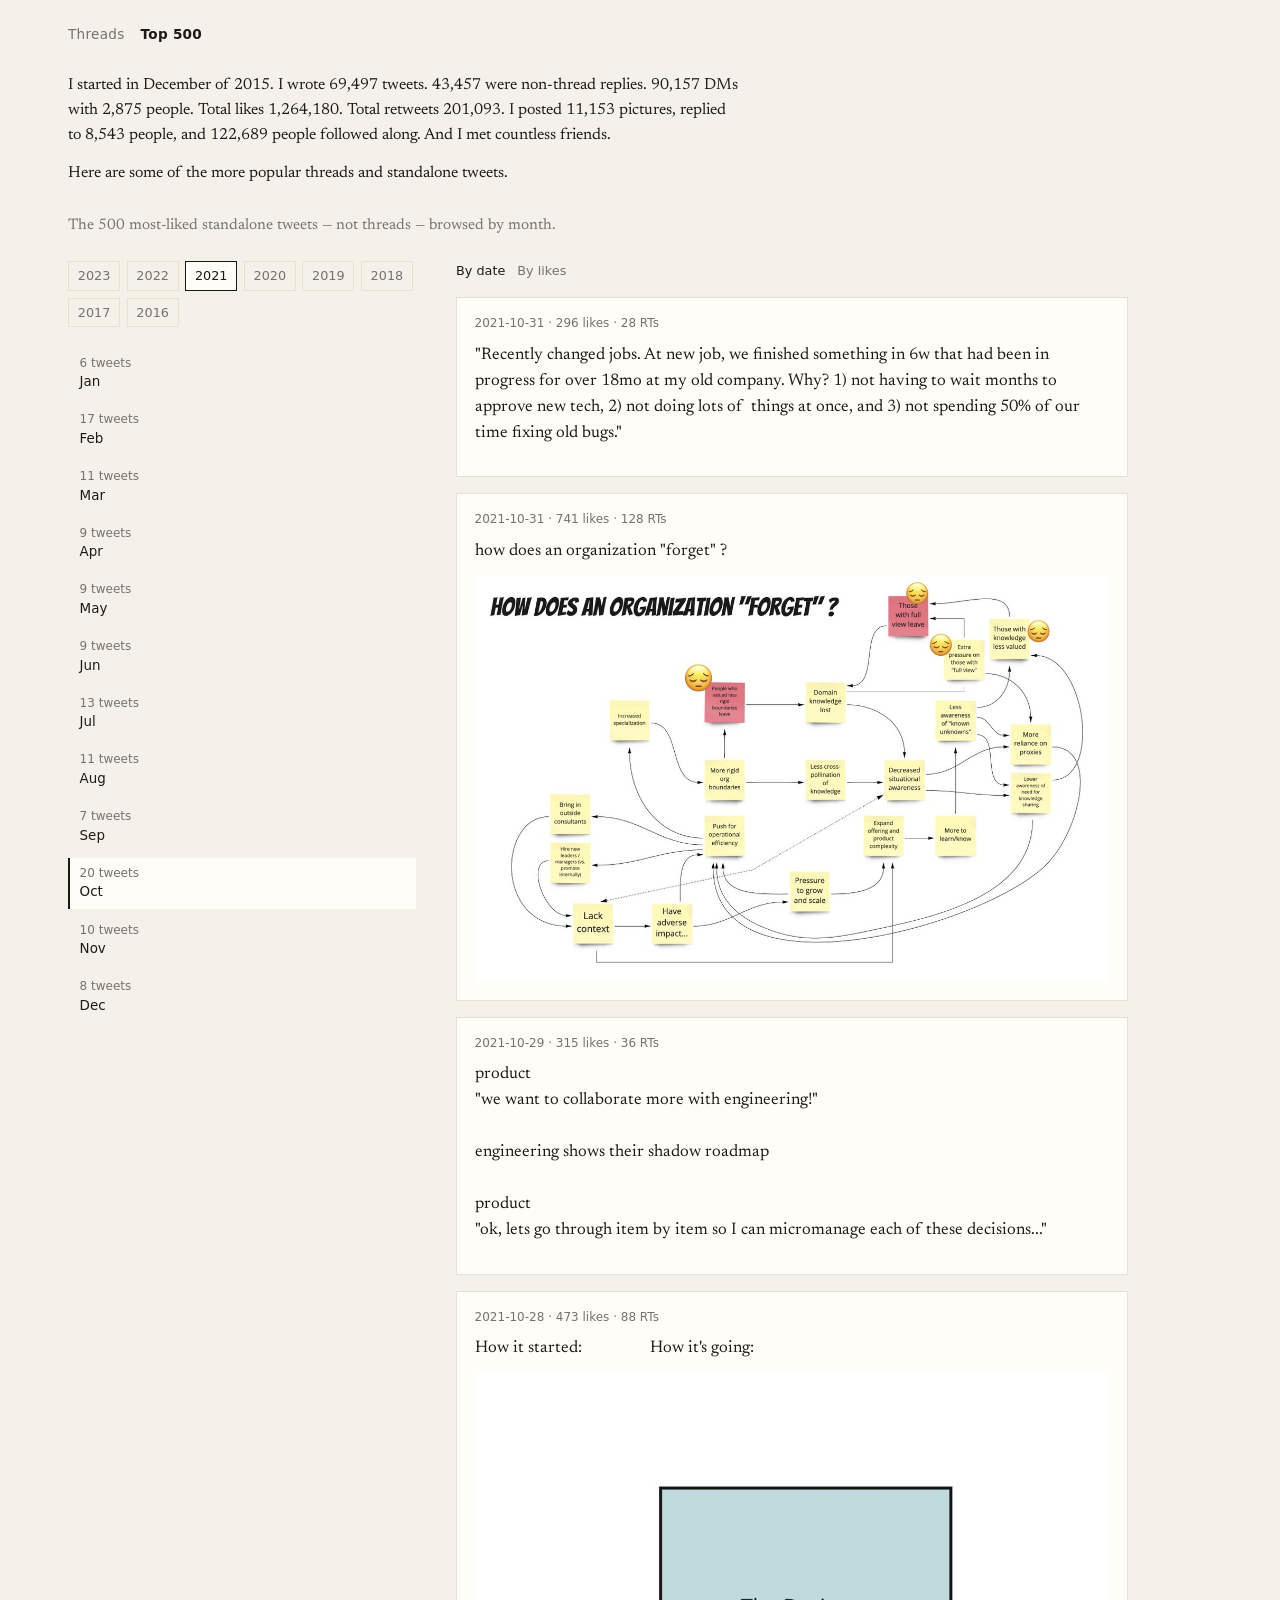
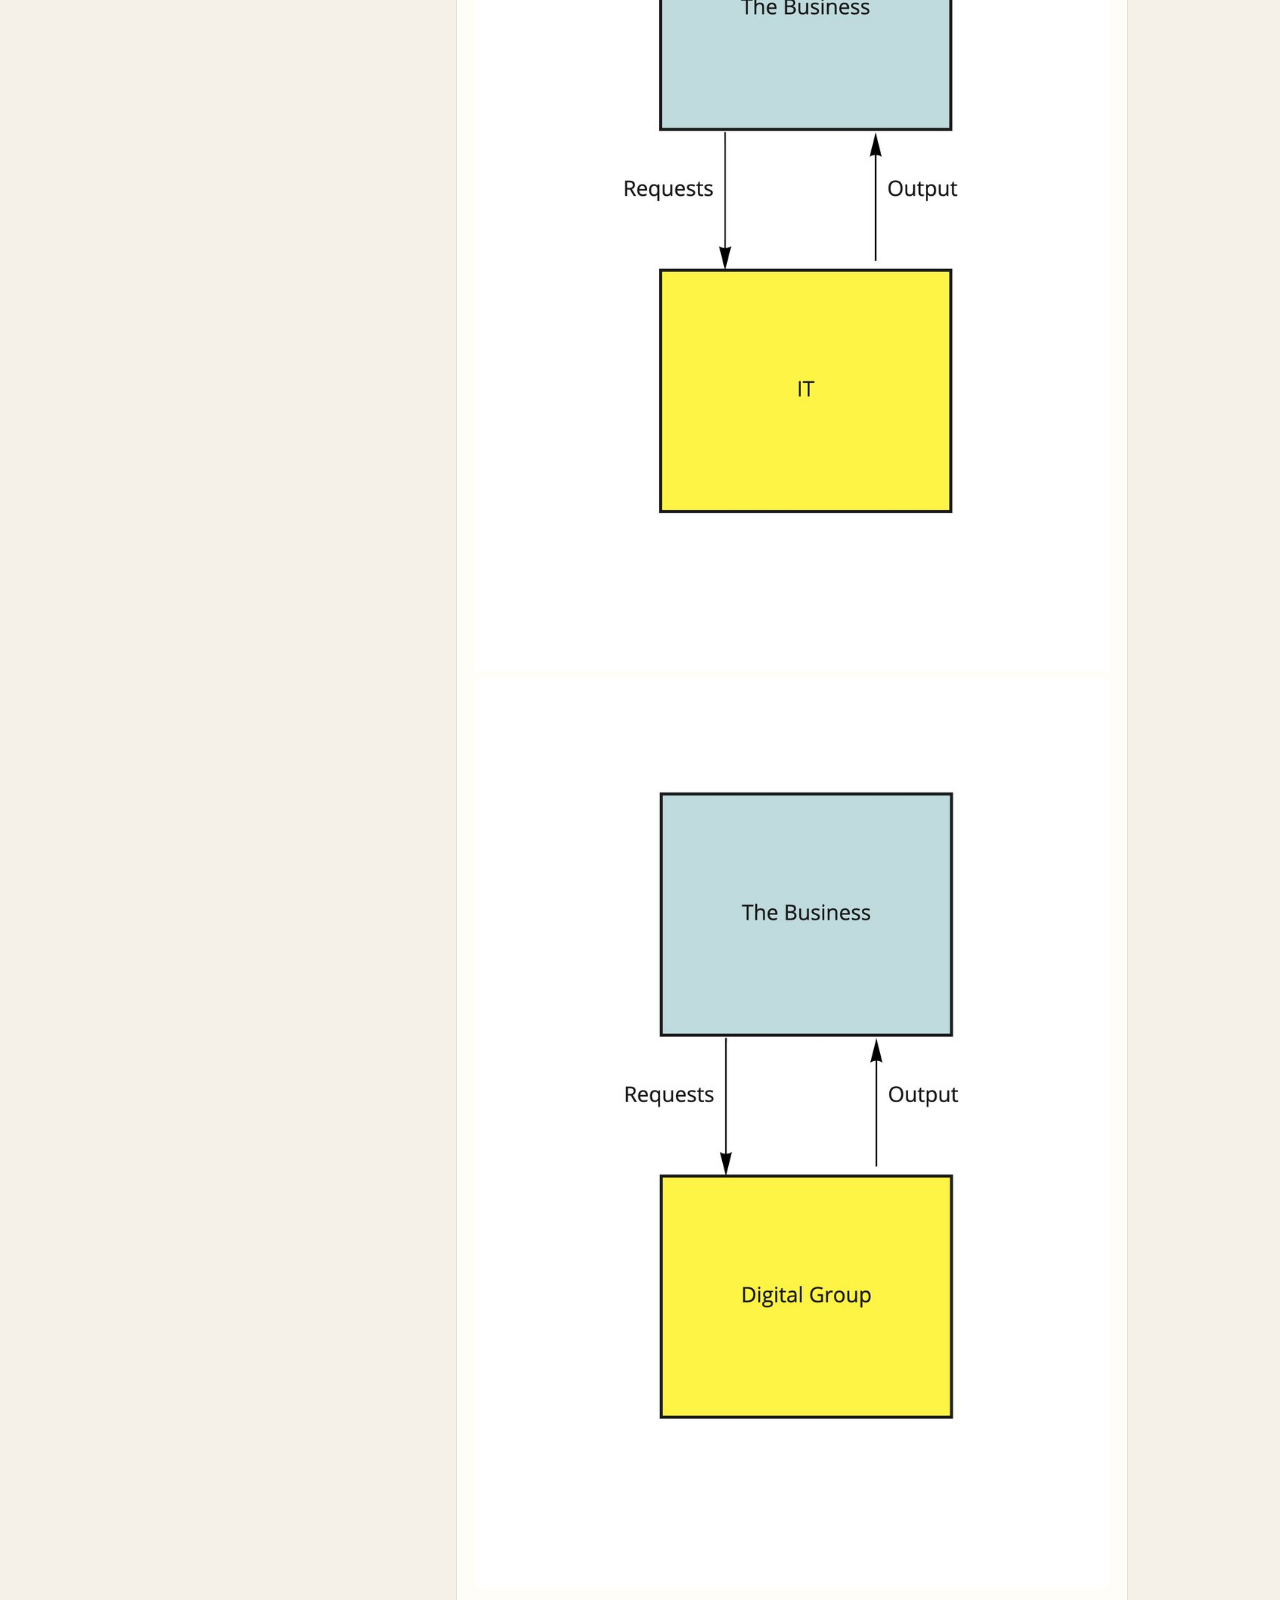
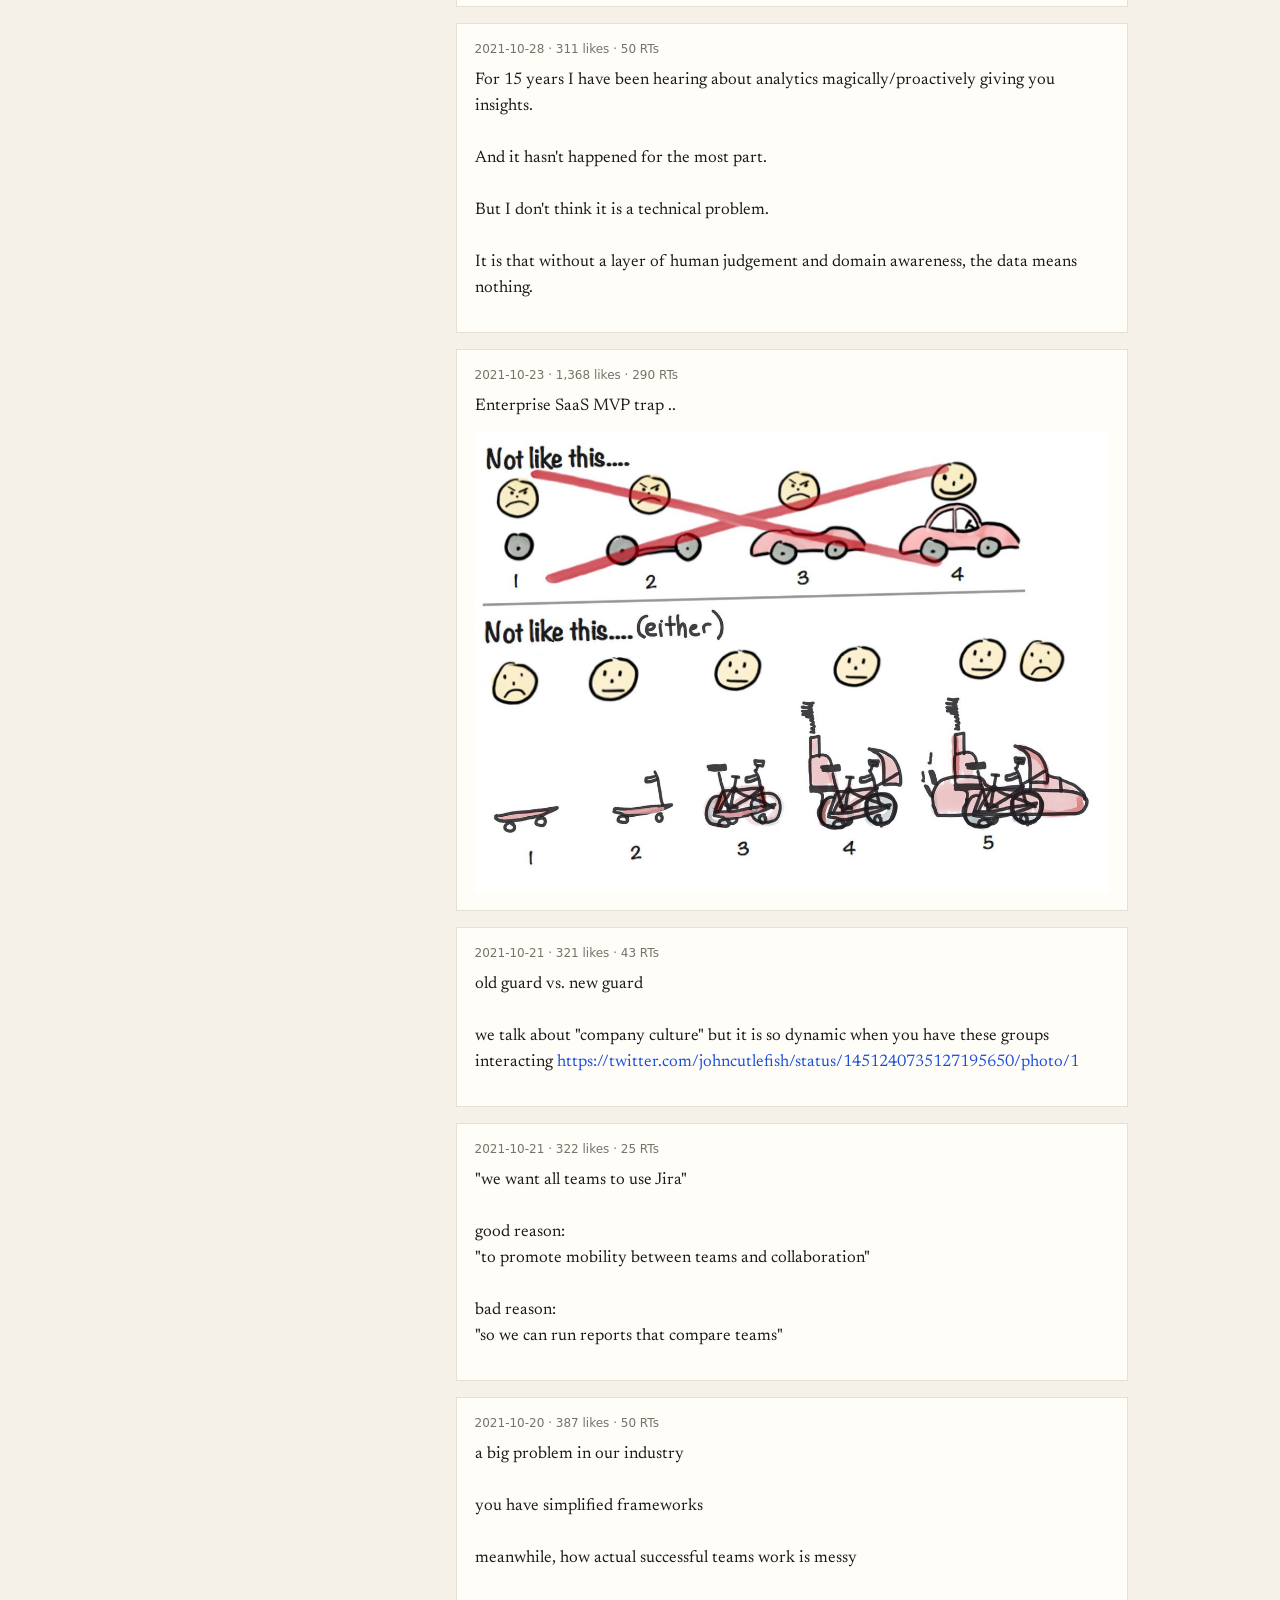
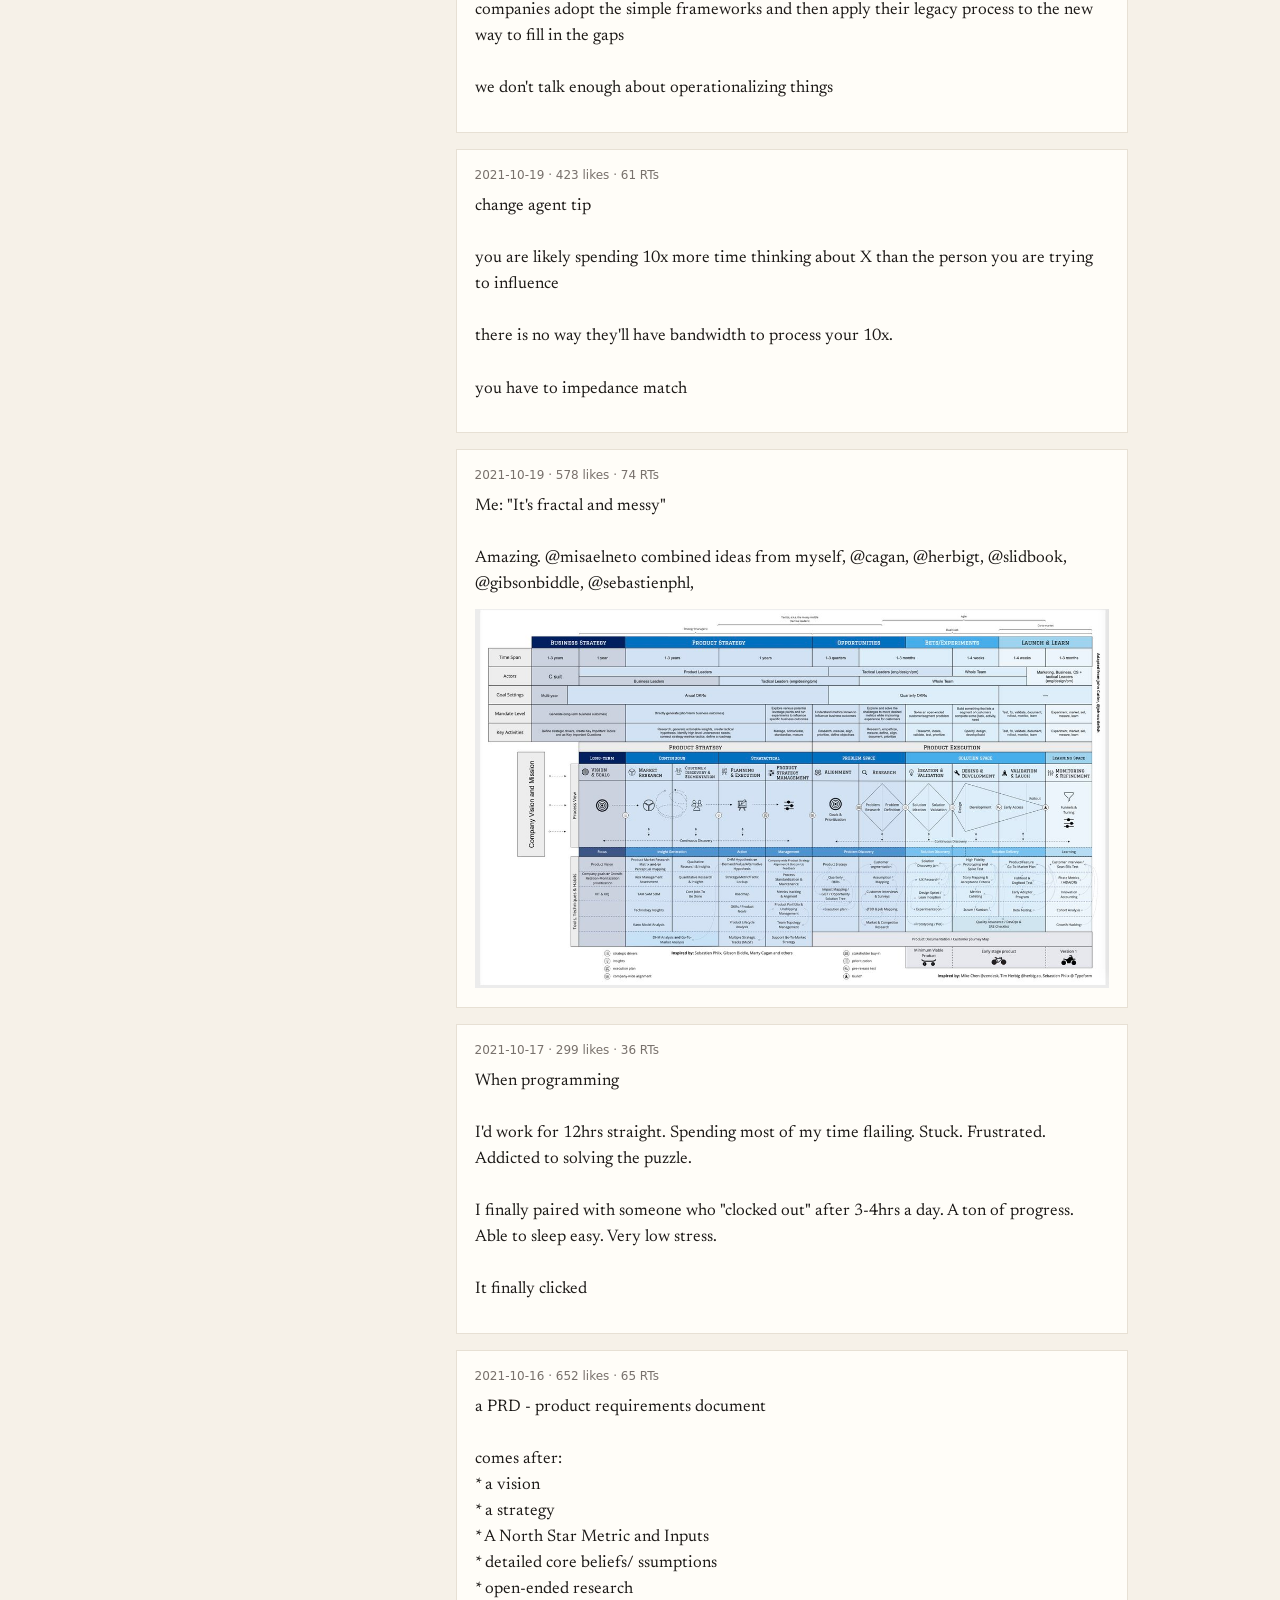
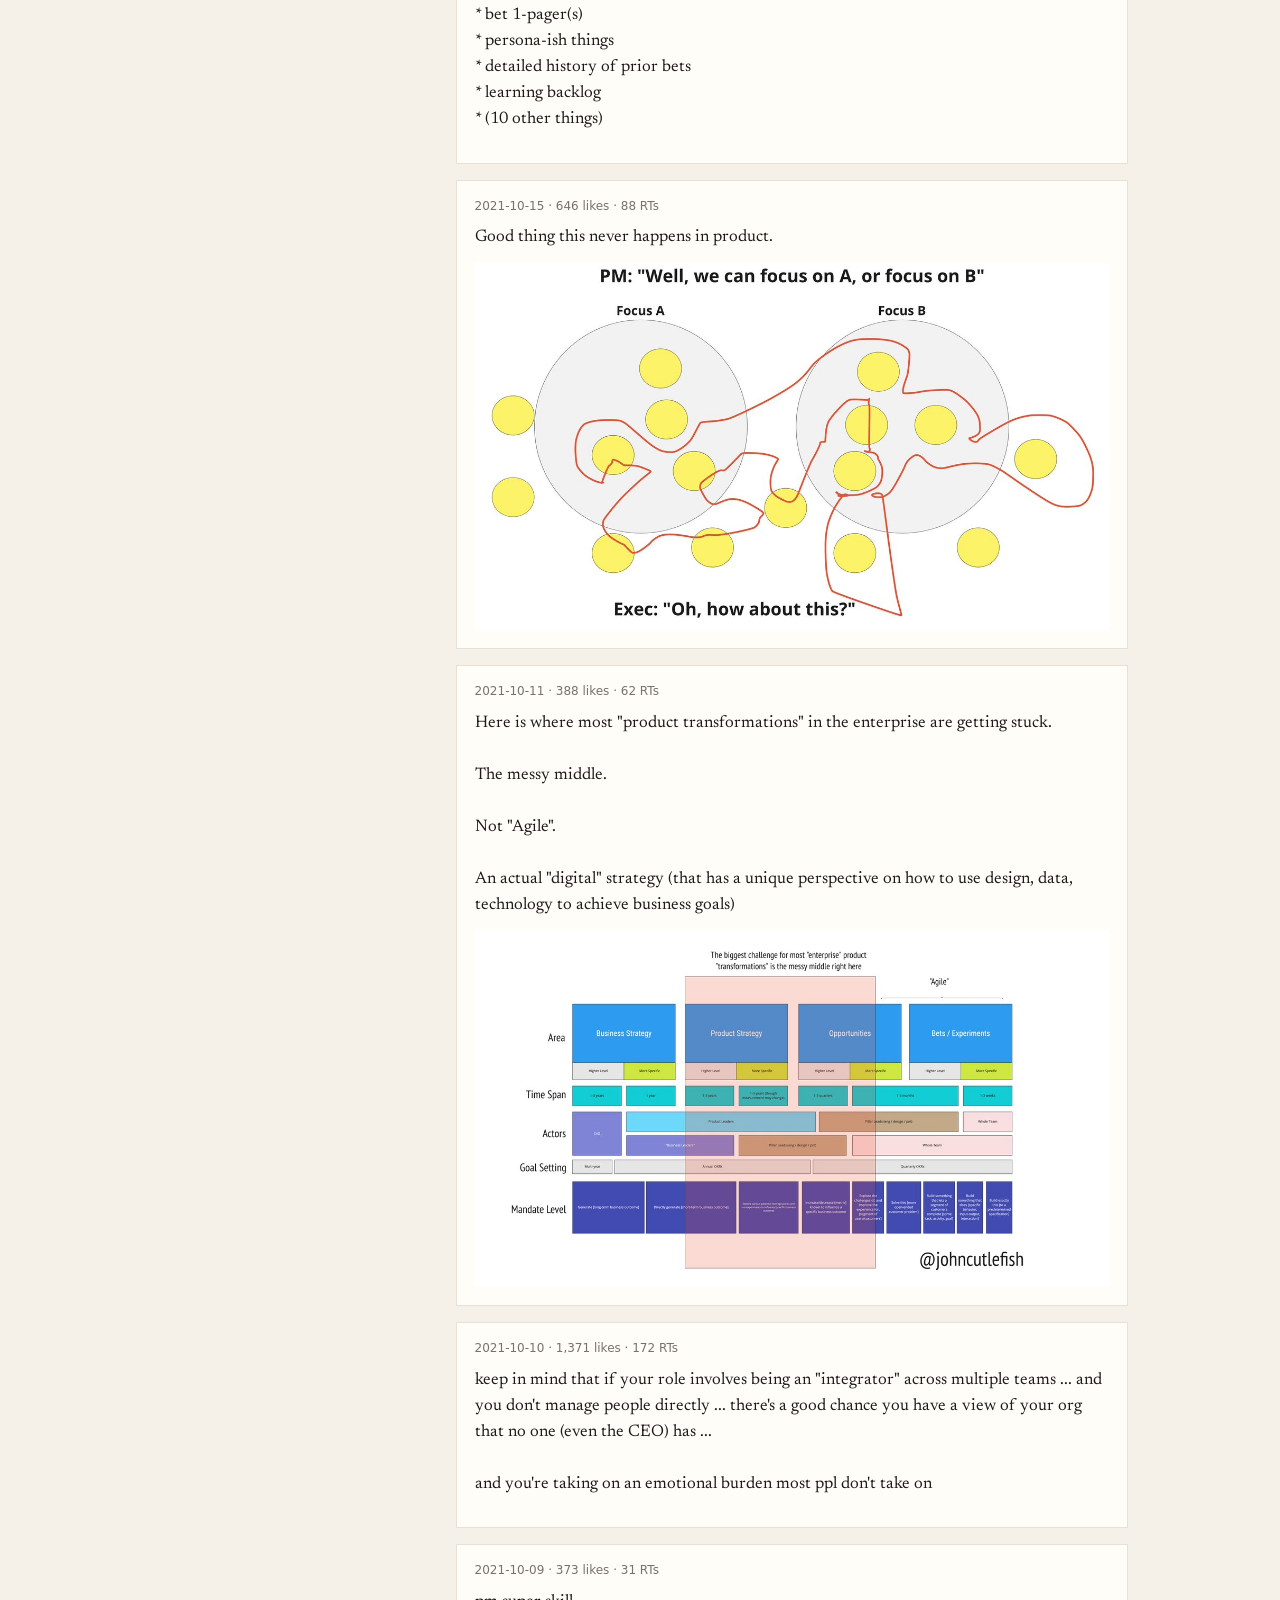
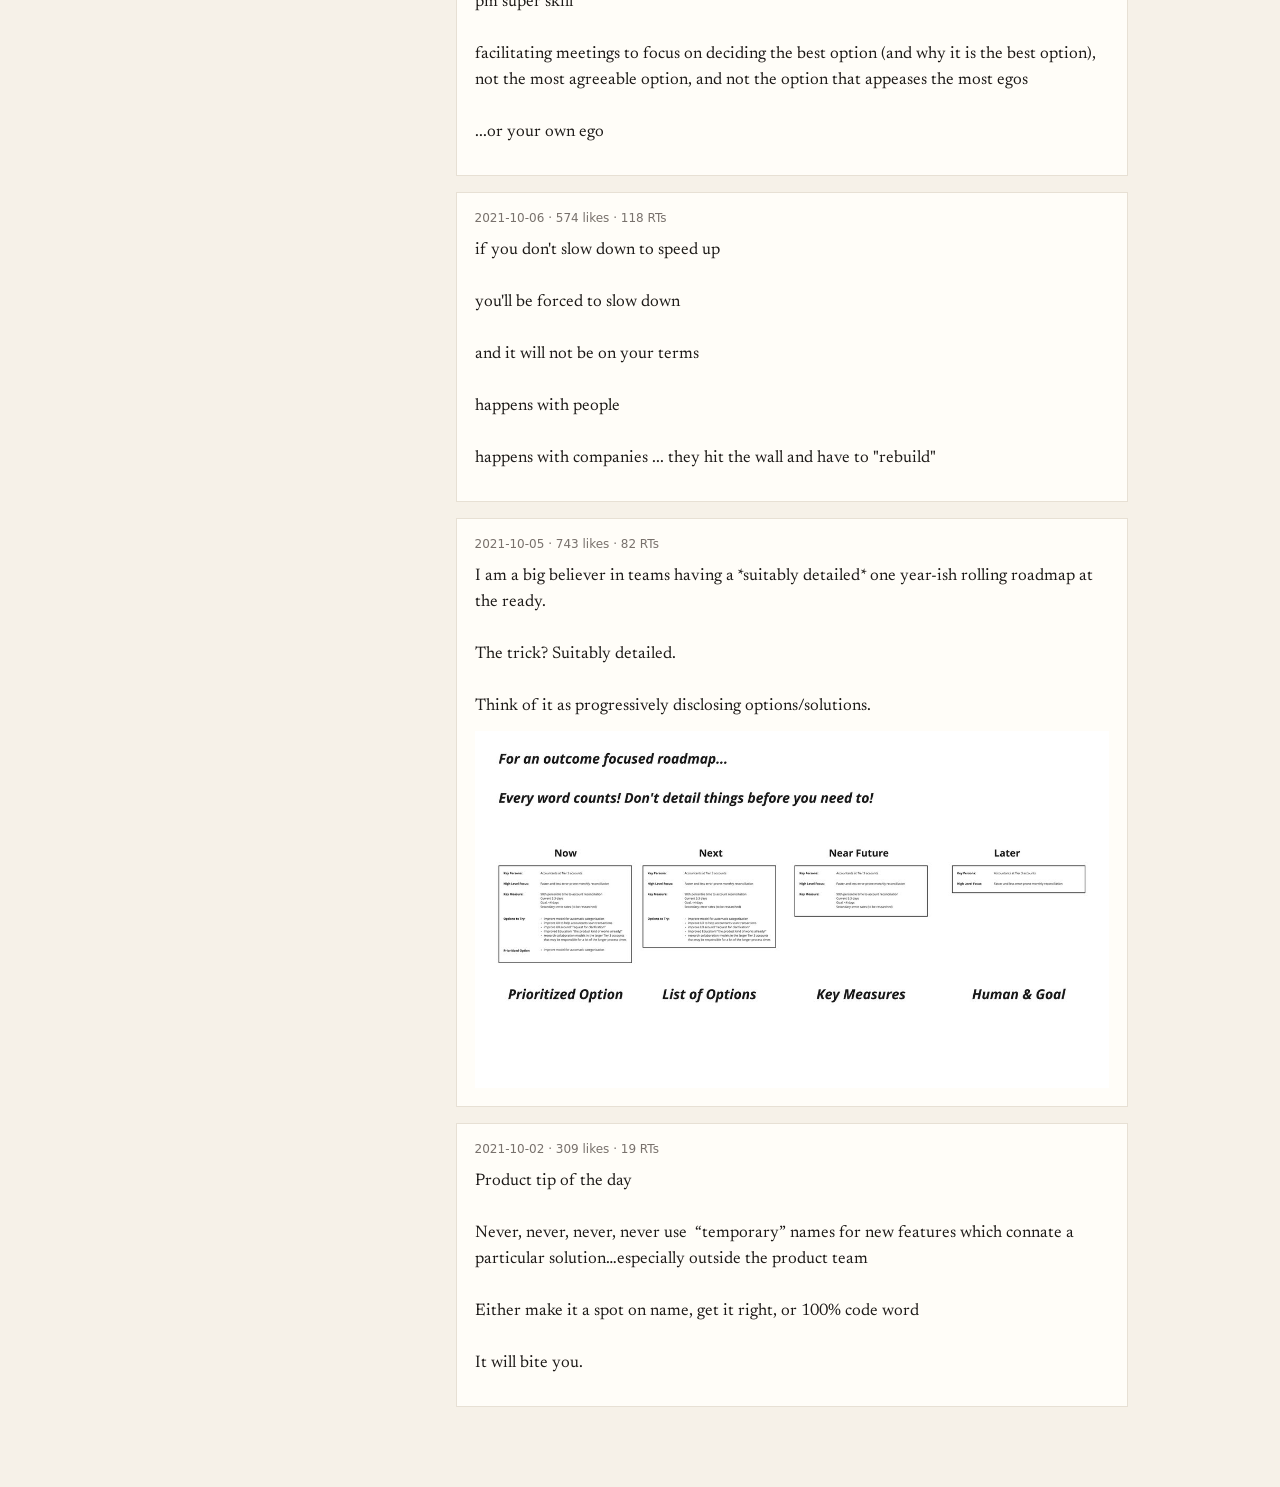
==== commit 304e9153: "Expand the standalone tweet browser from 400 to 500." ====
--- a/docs/tweets.html
+++ b/docs/tweets.html
@@ -3,7 +3,7 @@
   <head>
     <meta charset="utf-8">
     <meta name="viewport" content="width=device-width, initial-scale=1">
-    <title>Top 400 · johncutlefish</title>
+    <title>Top 500 · johncutlefish</title>
     <link rel="preconnect" href="https://fonts.googleapis.com">
     <link rel="preconnect" href="https://fonts.gstatic.com" crossorigin>
     <link href="https://fonts.googleapis.com/css2?family=Newsreader:ital,opsz,wght@0,6..72,400;0,6..72,500;1,6..72,400&family=Source+Sans+3:wght@400;600&display=swap" rel="stylesheet">
@@ -13,10 +13,10 @@
     <div class="wrap wrap-wide">
       <nav class="site-nav">
         <a href="index.html">Threads</a>
-        <a class="active" href="tweets.html">Top 400</a>
+        <a class="active" href="tweets.html">Top 500</a>
       </nav>
       <div id="intro" class="intro"></div>
-      <p class="lede">The 400 most-liked standalone tweets — not threads — browsed by month.</p>
+      <p class="lede">The 500 most-liked standalone tweets — not threads — browsed by month.</p>
       <div class="thread-shell">
         <aside class="thread-pane">
           <div id="tweet-years" class="thread-years"></div>
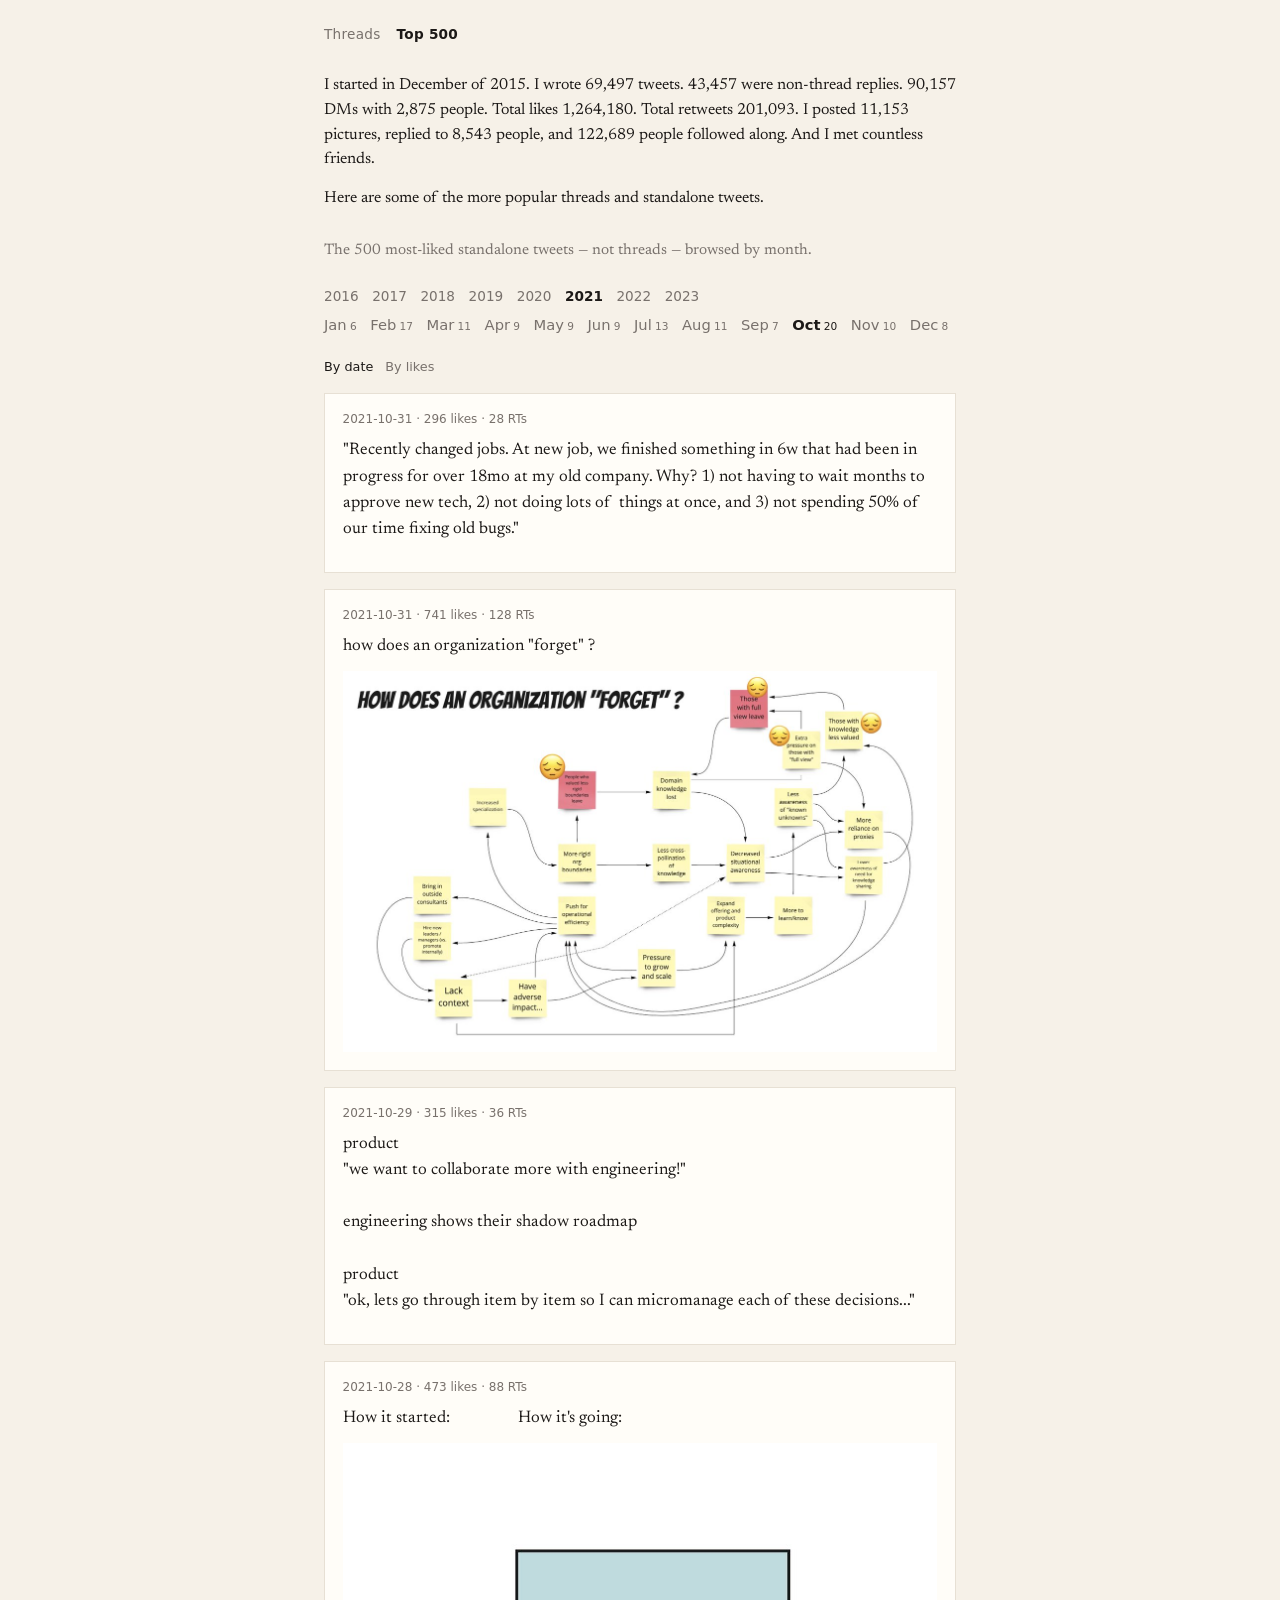
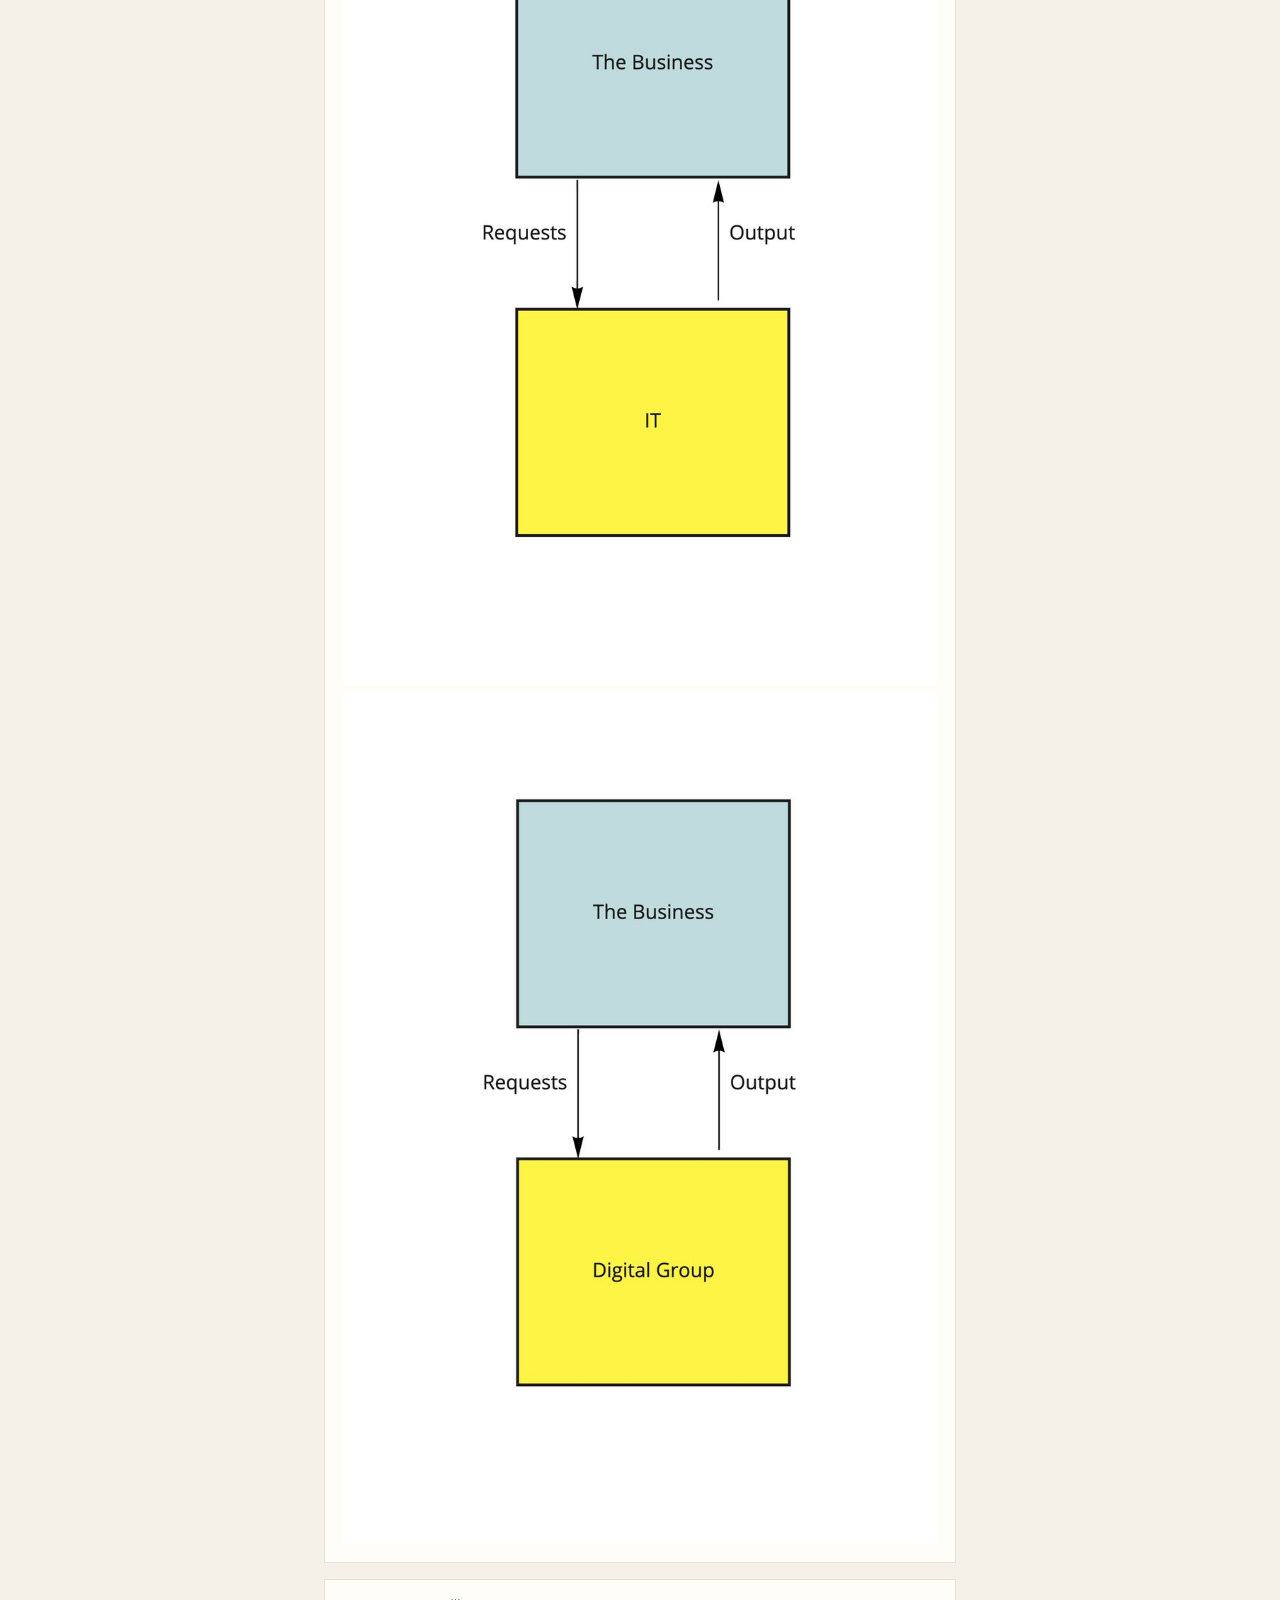
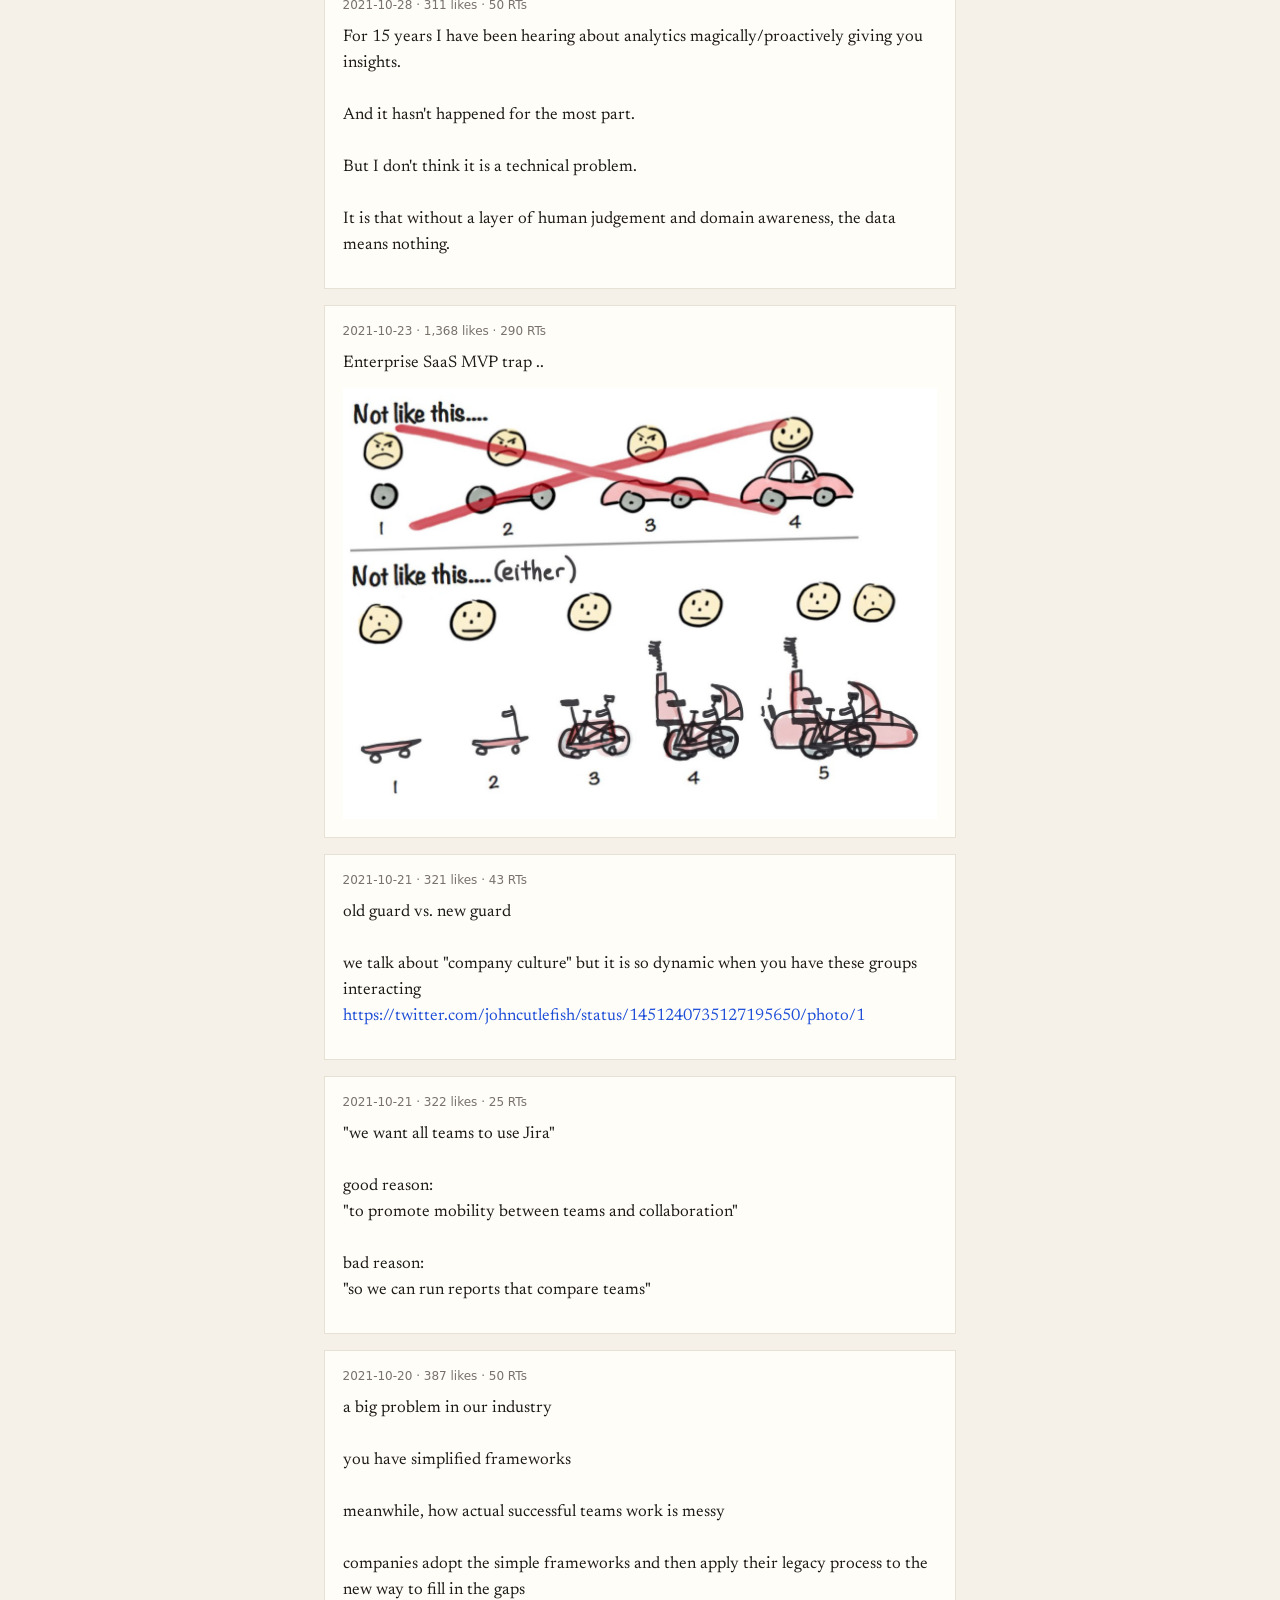
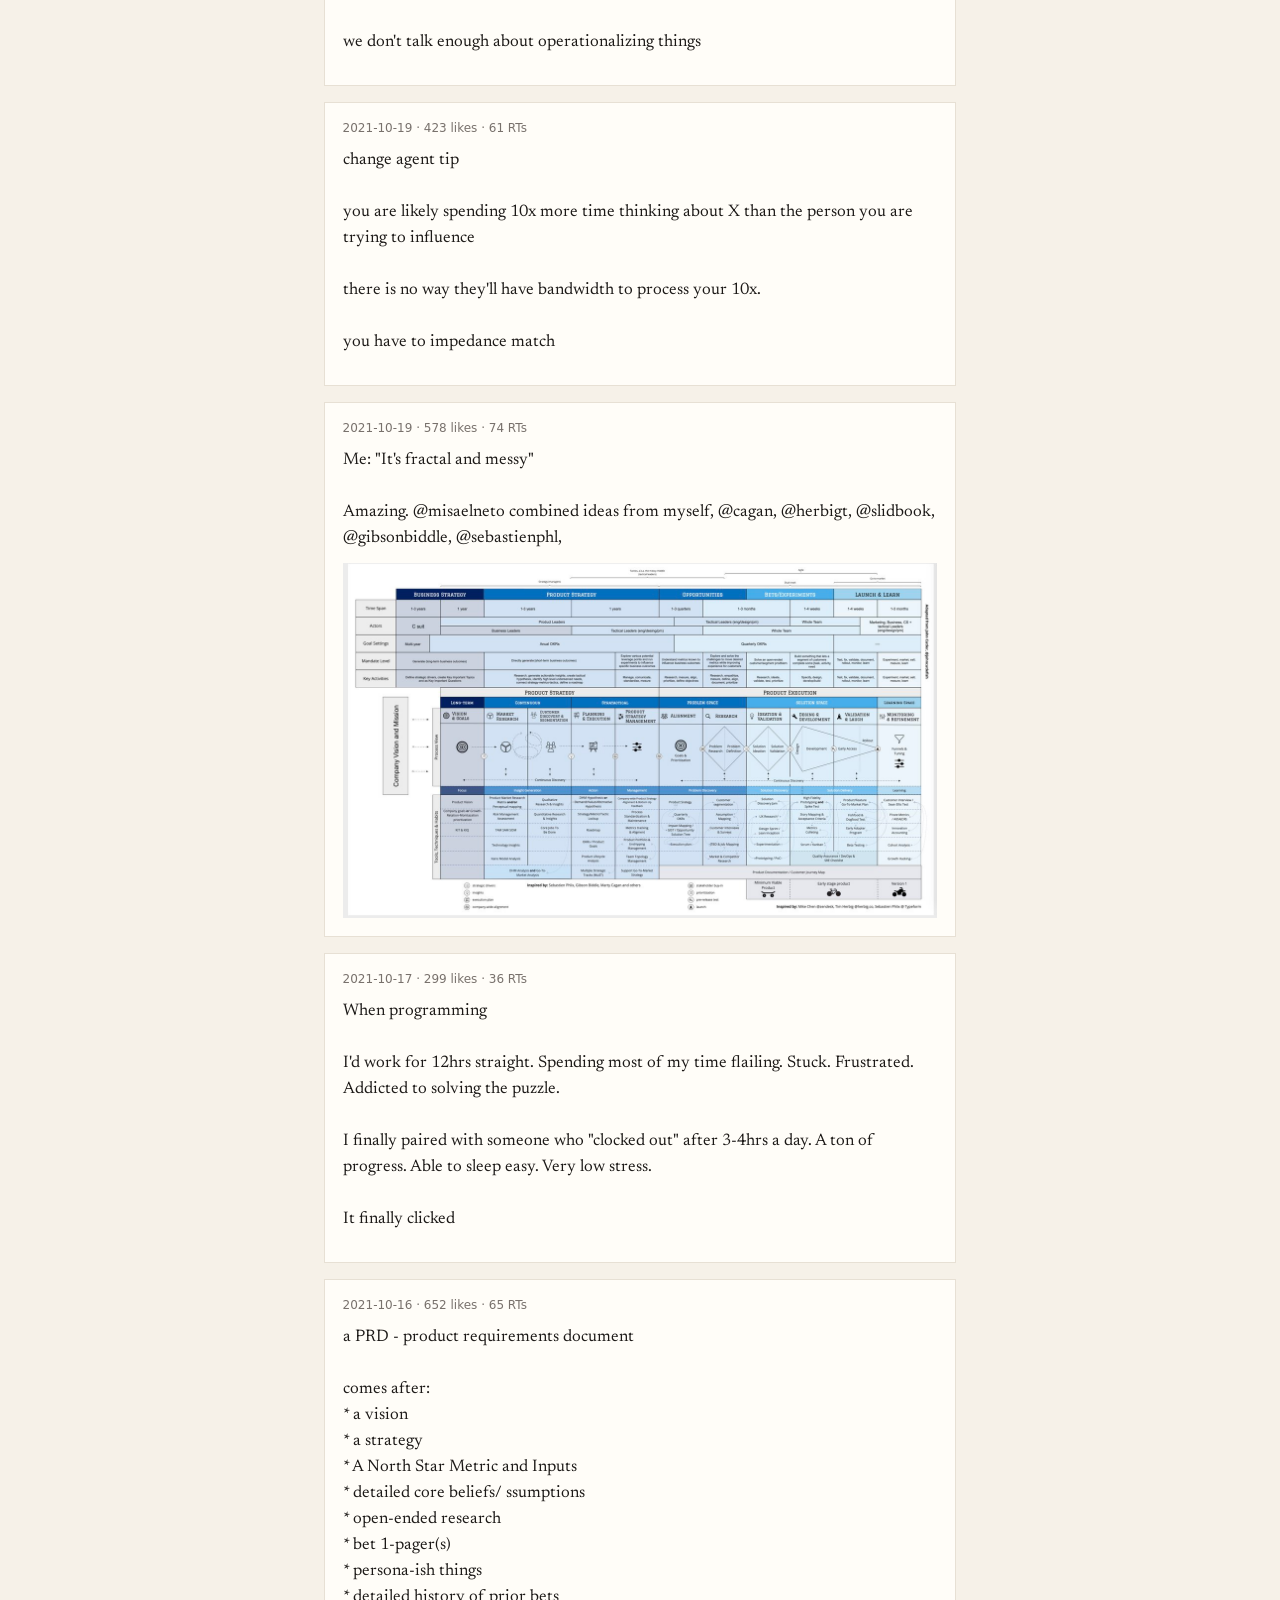
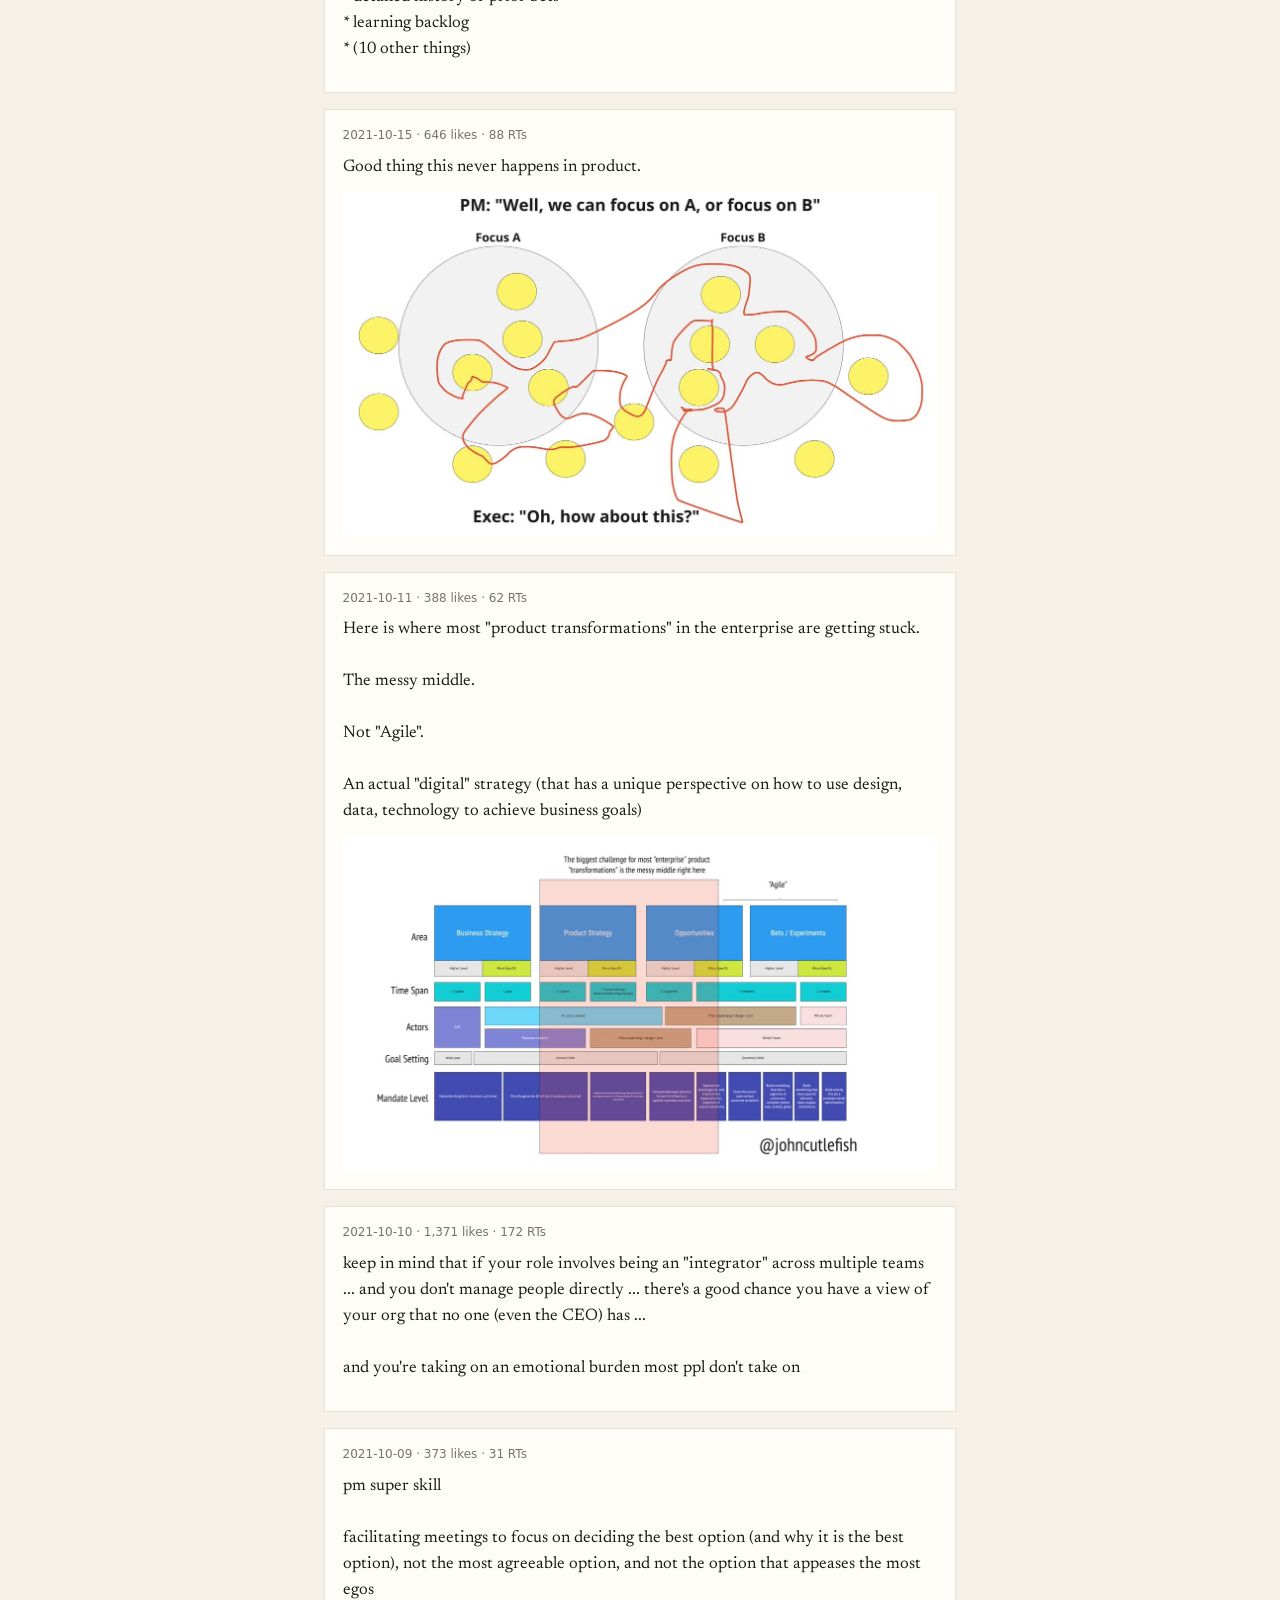
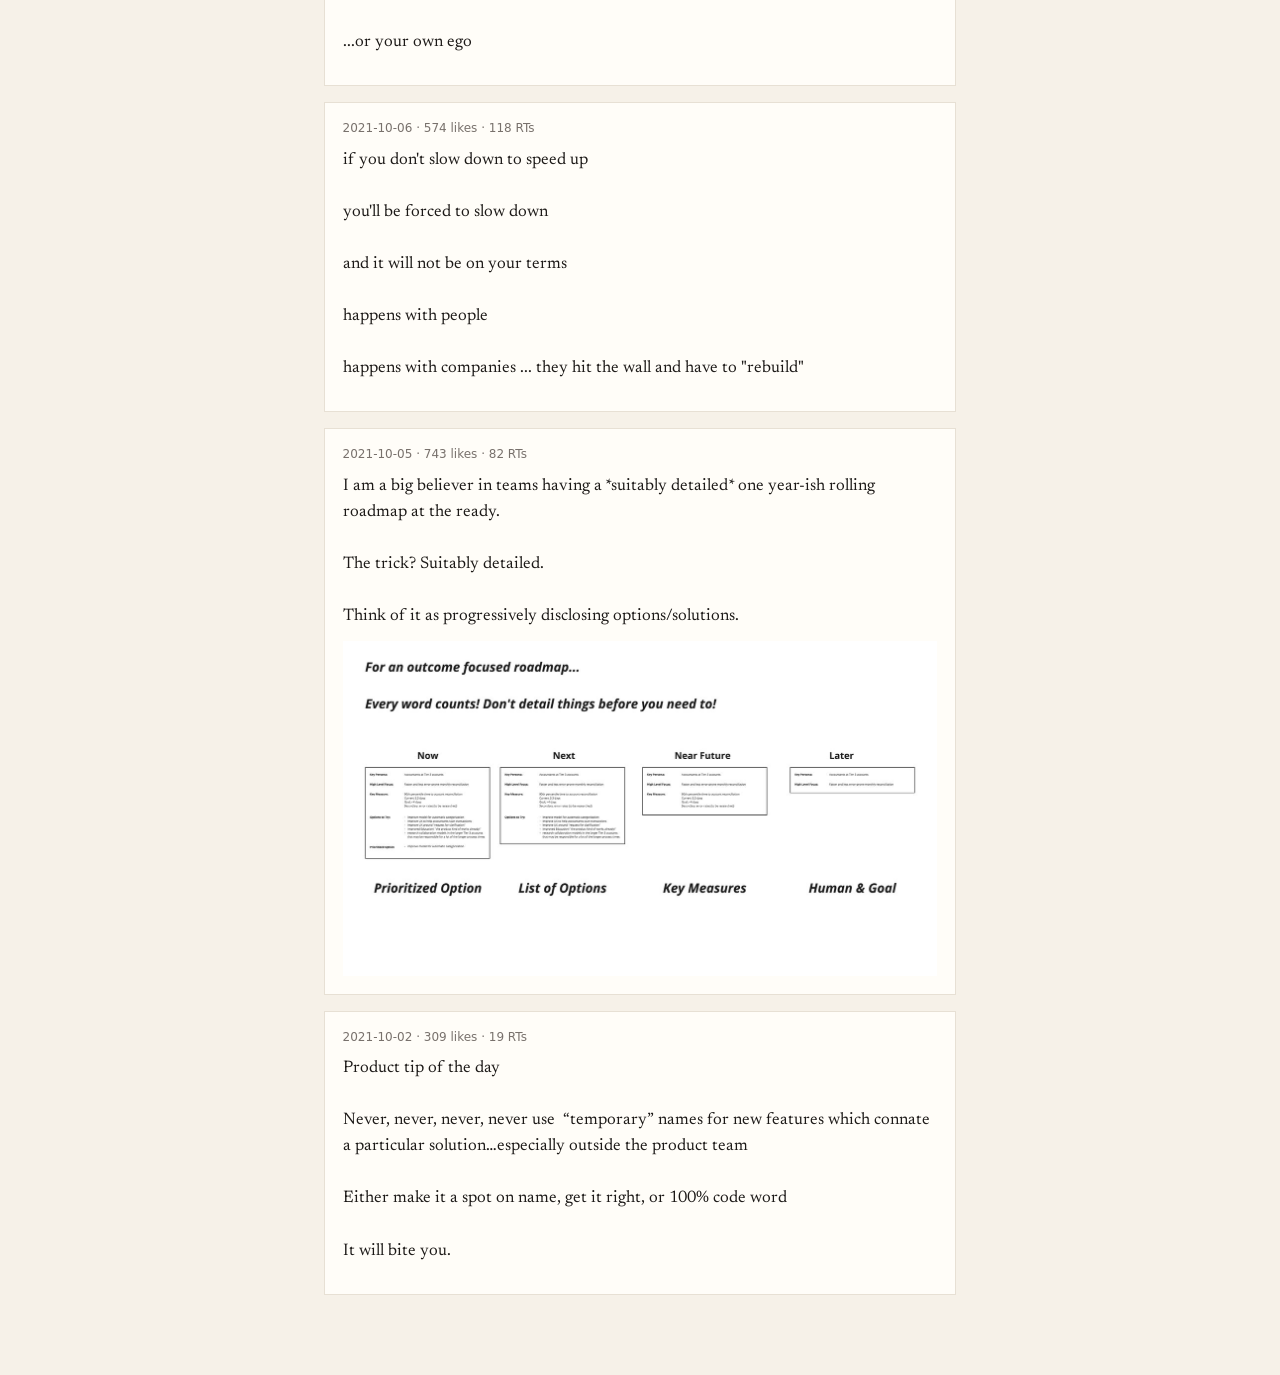
==== commit 1b9b8c2b: "Replace the tweet sidebar with a compact year and month strip." ====
--- a/docs/tweets.html
+++ b/docs/tweets.html
@@ -10,26 +10,22 @@
     <link rel="stylesheet" href="styles.css">
   </head>
   <body data-page="tweets">
-    <div class="wrap wrap-wide">
+    <div class="wrap">
       <nav class="site-nav">
         <a href="index.html">Threads</a>
         <a class="active" href="tweets.html">Top 500</a>
       </nav>
       <div id="intro" class="intro"></div>
       <p class="lede">The 500 most-liked standalone tweets — not threads — browsed by month.</p>
-      <div class="thread-shell">
-        <aside class="thread-pane">
-          <div id="tweet-years" class="thread-years"></div>
-          <div id="month-list" class="picker"></div>
-        </aside>
-        <div class="thread-reader">
-          <div id="sort-row" class="sort-row">
-            <button type="button" data-sort="date" class="active">By date</button>
-            <button type="button" data-sort="likes">By likes</button>
-          </div>
-          <div id="tweet-list"></div>
-        </div>
+      <div class="tweet-nav">
+        <div id="tweet-years" class="year-row"></div>
+        <div id="month-list" class="month-row"></div>
       </div>
+      <div id="sort-row" class="sort-row">
+        <button type="button" data-sort="date" class="active">By date</button>
+        <button type="button" data-sort="likes">By likes</button>
+      </div>
+      <div id="tweet-list"></div>
     </div>
     <script src="app.js"></script>
   </body>
--- a/docs/styles.css
+++ b/docs/styles.css
@@ -210,6 +210,64 @@
   font-size: 0.9rem;
 }
 
+.tweet-nav {
+  margin: 0 0 1.25rem;
+  font-family: var(--sans);
+}
+
+.year-row,
+.month-row {
+  display: flex;
+  flex-wrap: wrap;
+  align-items: baseline;
+  gap: 0.15rem 0.85rem;
+}
+
+.year-row {
+  margin-bottom: 0.45rem;
+}
+
+.year-row button,
+.month-row button {
+  appearance: none;
+  border: 0;
+  background: none;
+  padding: 0;
+  font: inherit;
+  cursor: pointer;
+  color: var(--muted);
+}
+
+.year-row button {
+  font-size: 0.85rem;
+}
+
+.month-row button {
+  font-size: 0.92rem;
+}
+
+.year-row button.active,
+.month-row button.active {
+  color: var(--ink);
+  font-weight: 600;
+}
+
+.month-row button:disabled {
+  color: var(--live);
+  cursor: default;
+}
+
+.month-row .n {
+  margin-left: 0.2rem;
+  font-size: 0.72em;
+  font-weight: 400;
+  color: var(--muted);
+}
+
+.month-row button.active .n {
+  color: var(--ink);
+}
+
 .thread-shell {
   display: grid;
   grid-template-columns: minmax(16rem, 22rem) minmax(0, 42rem);
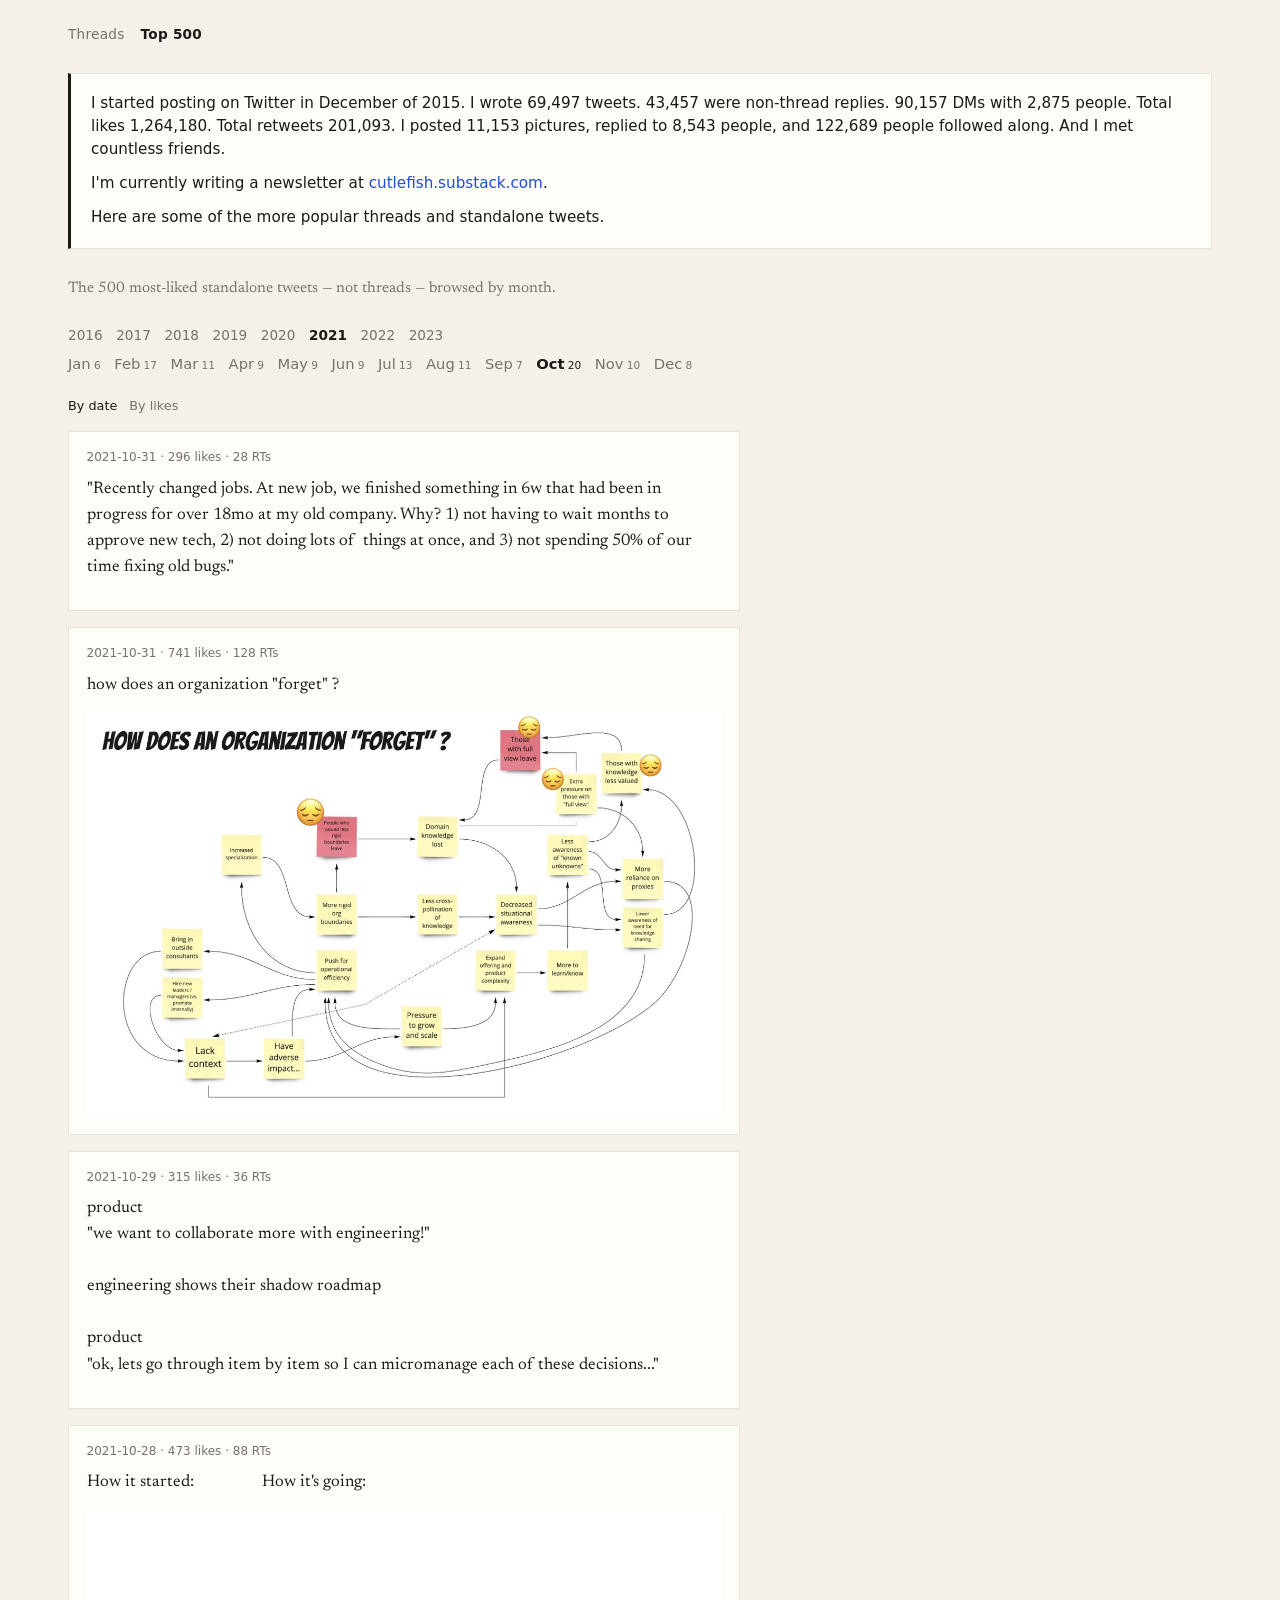
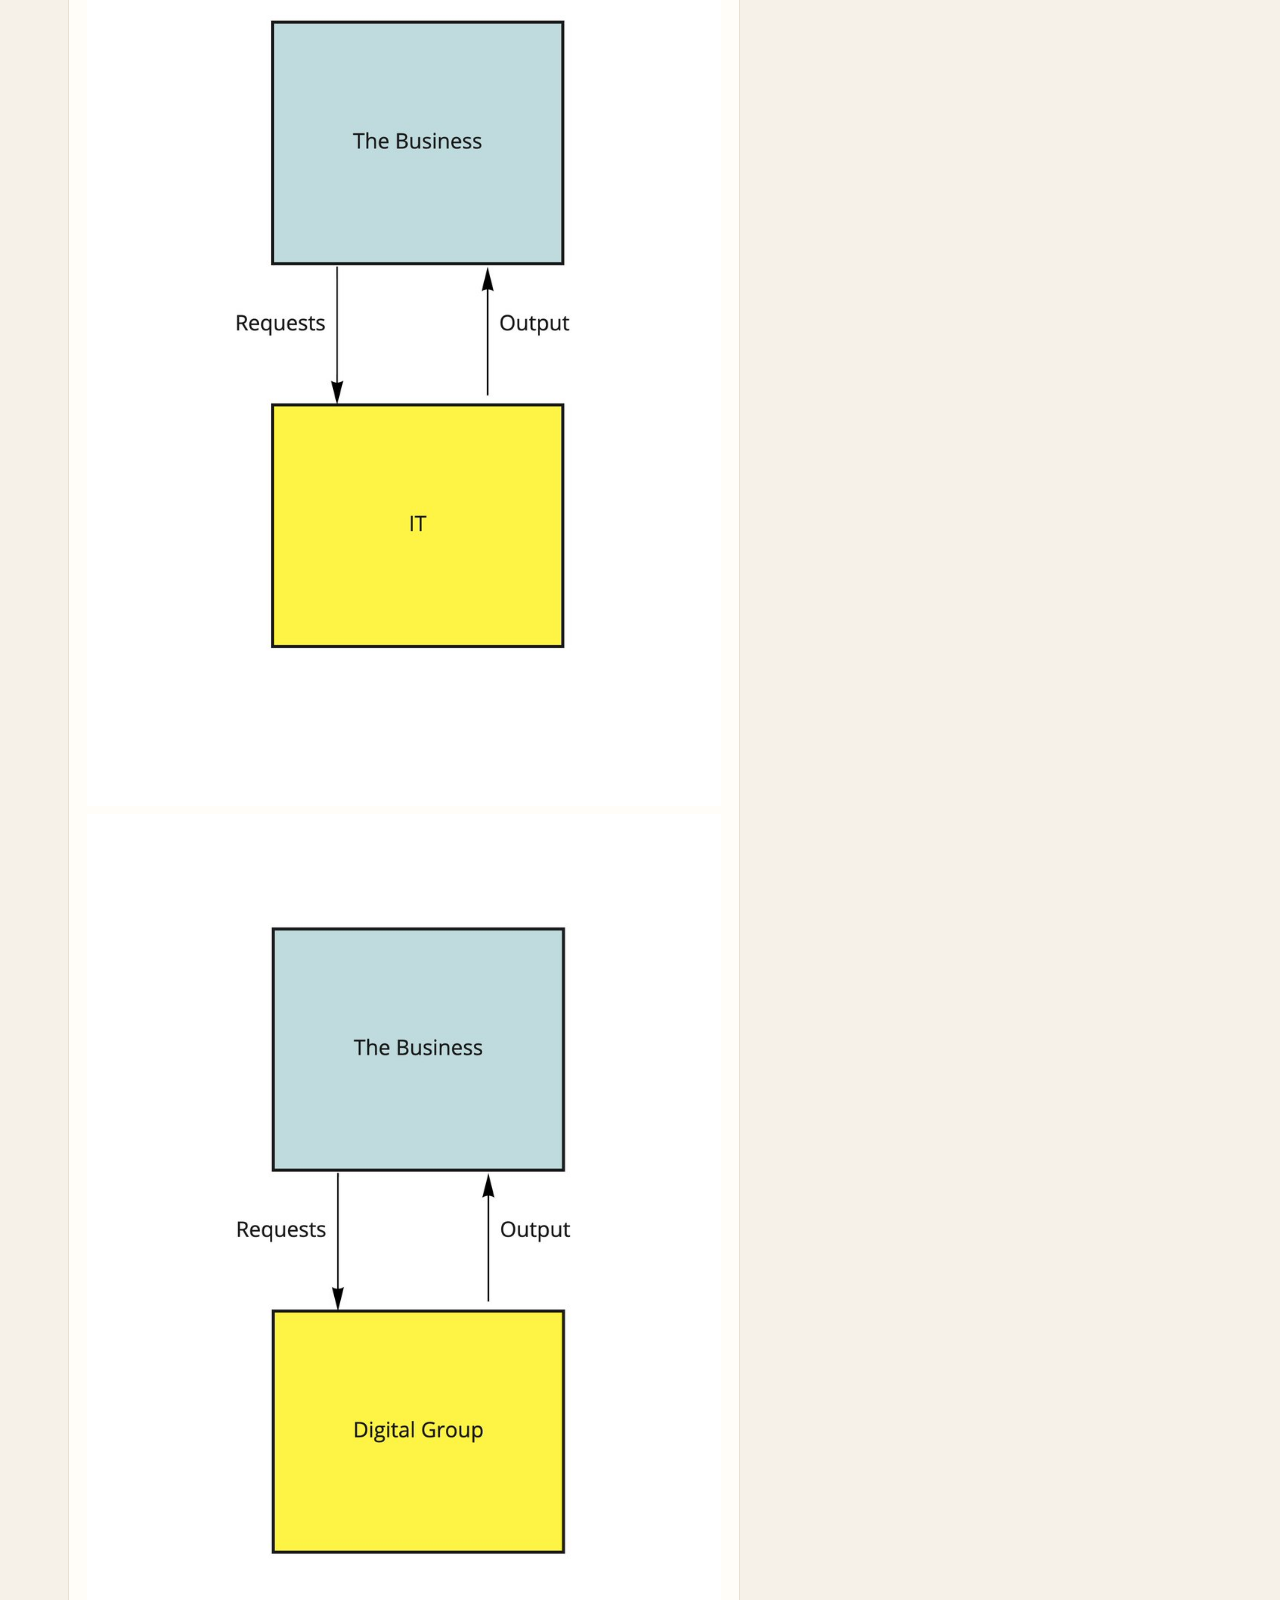
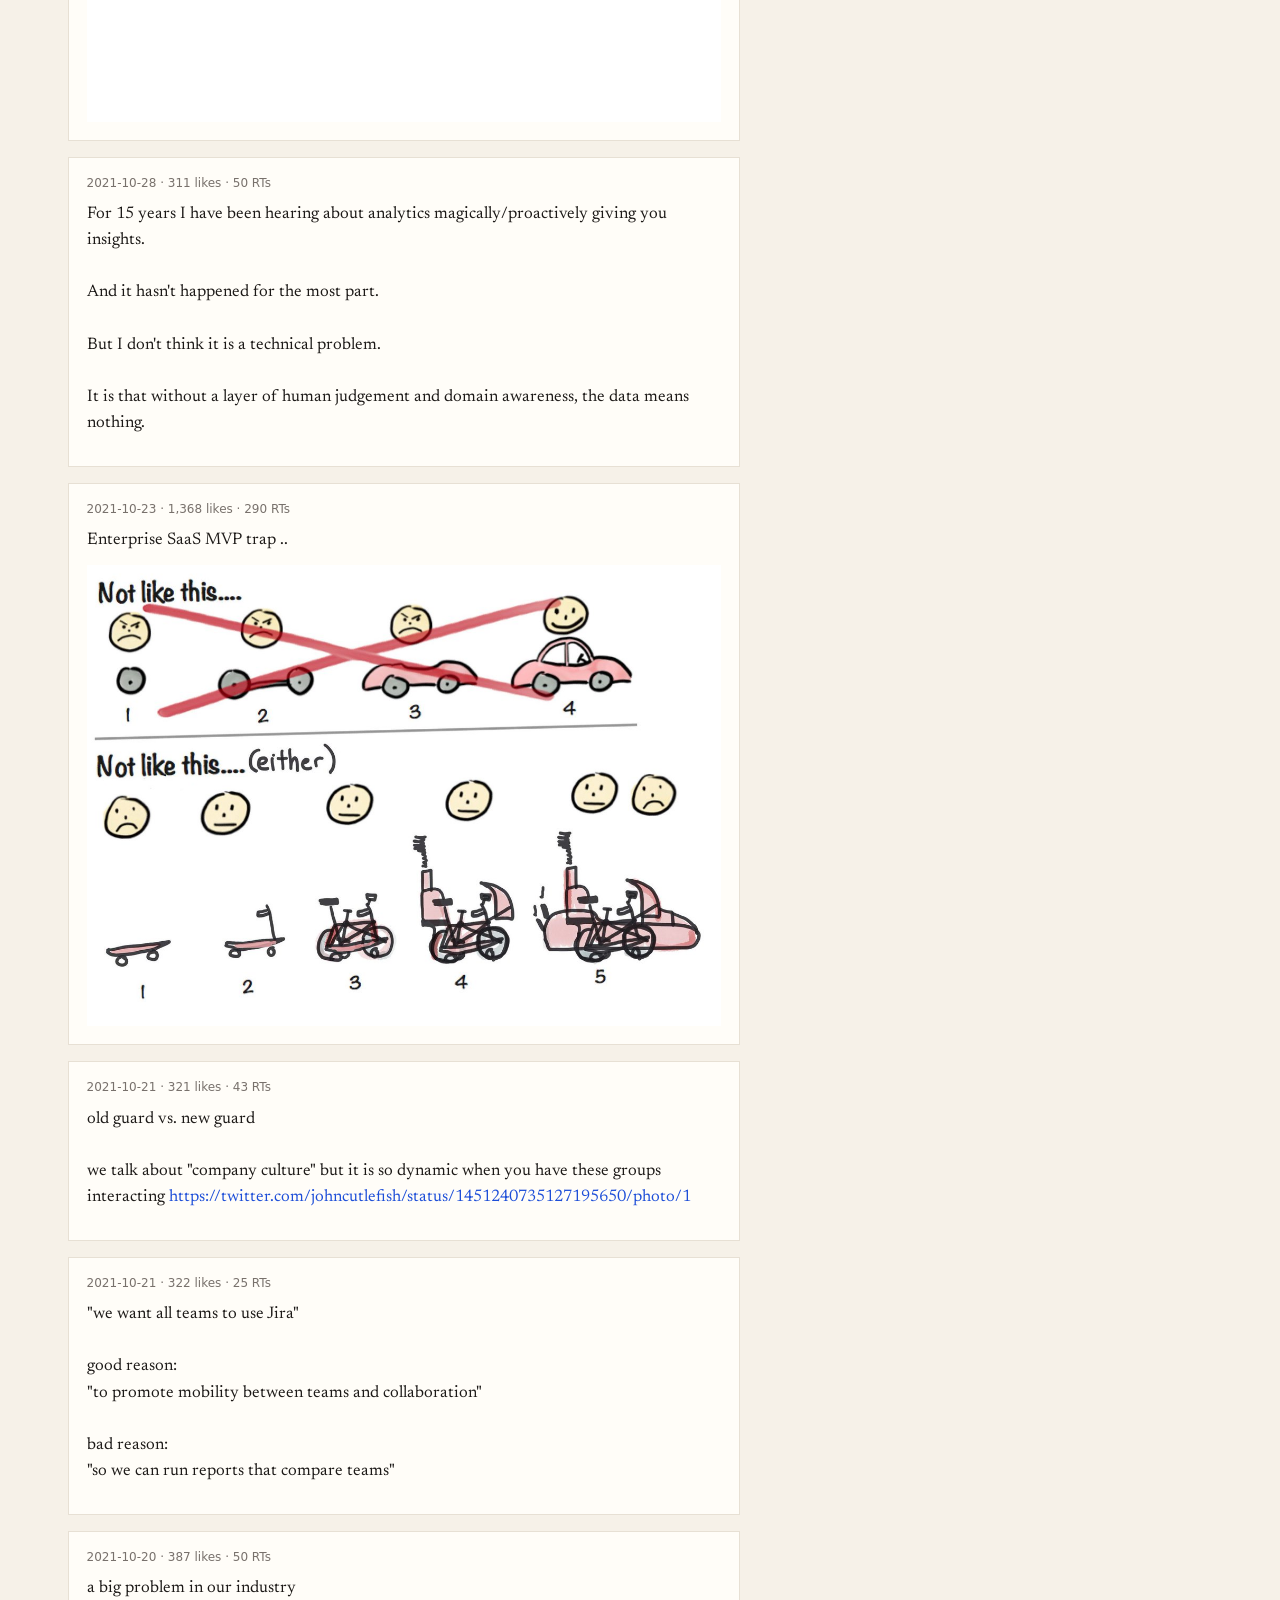
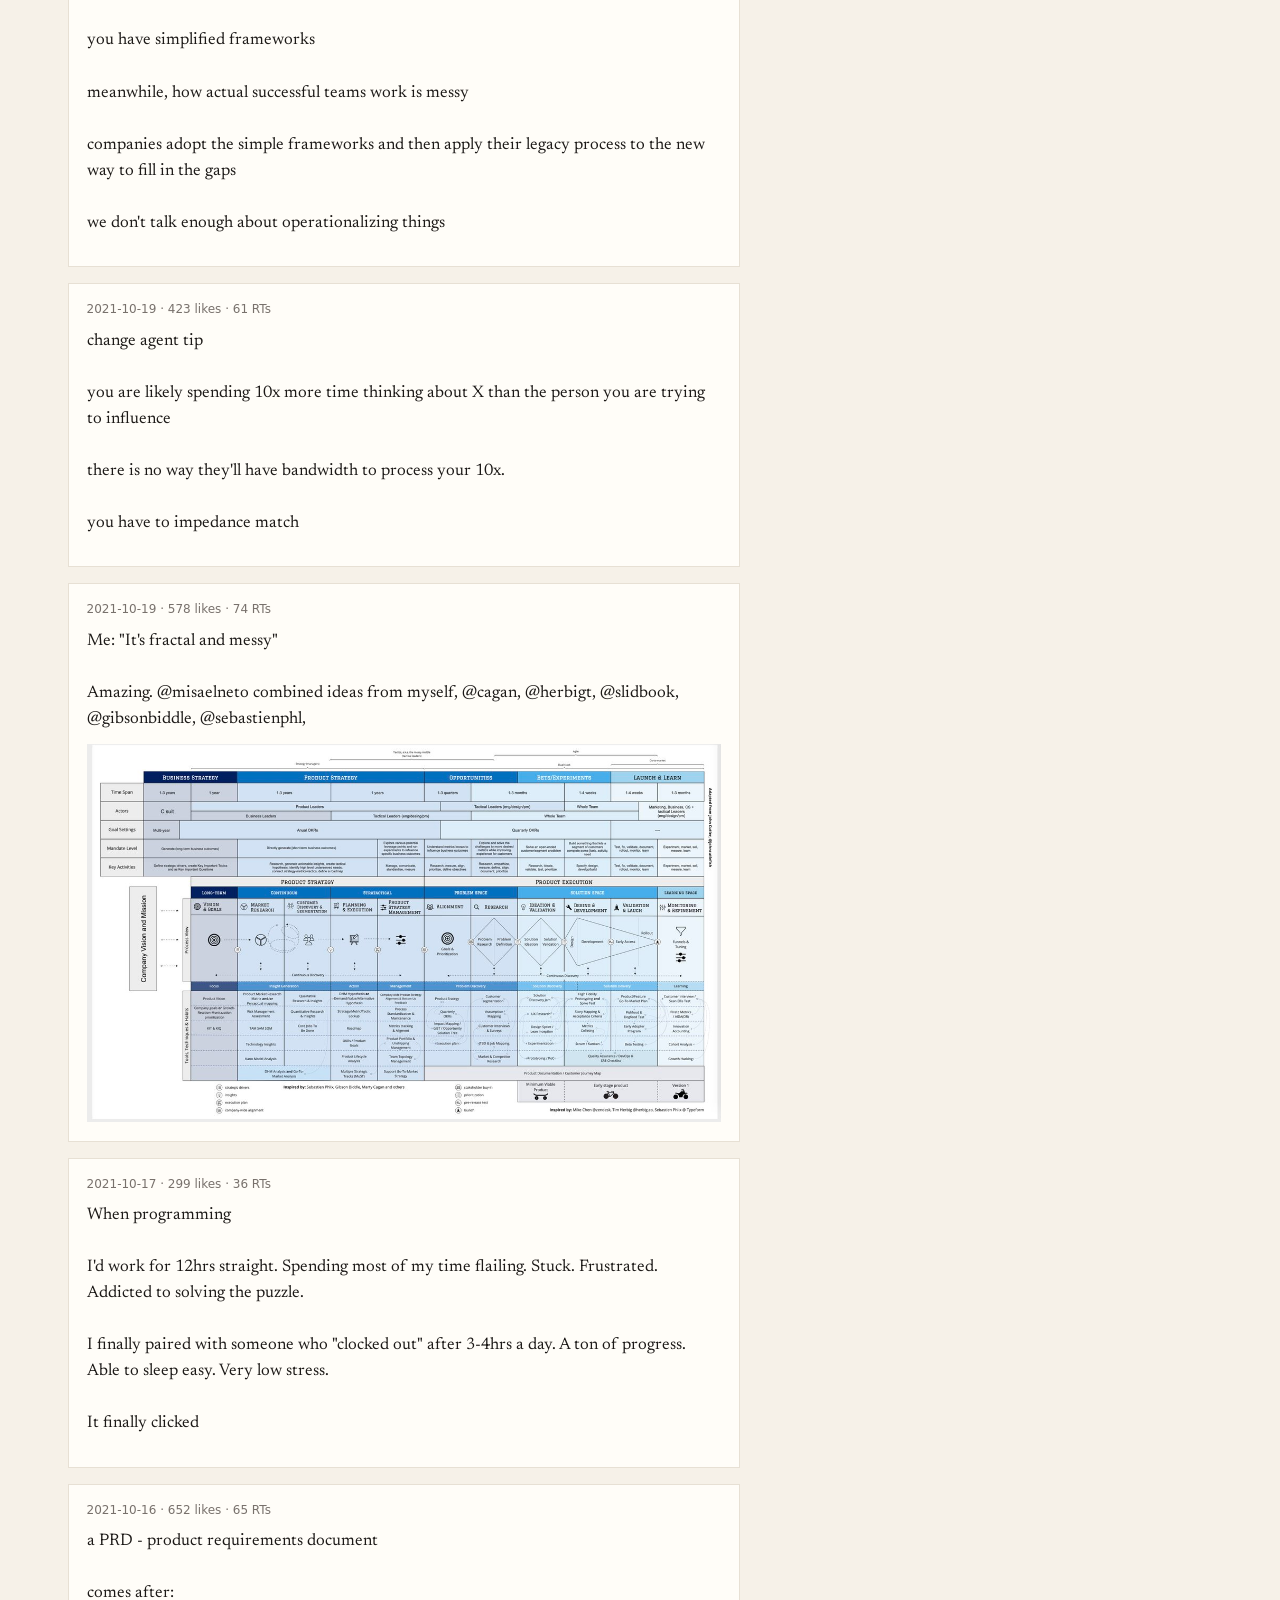
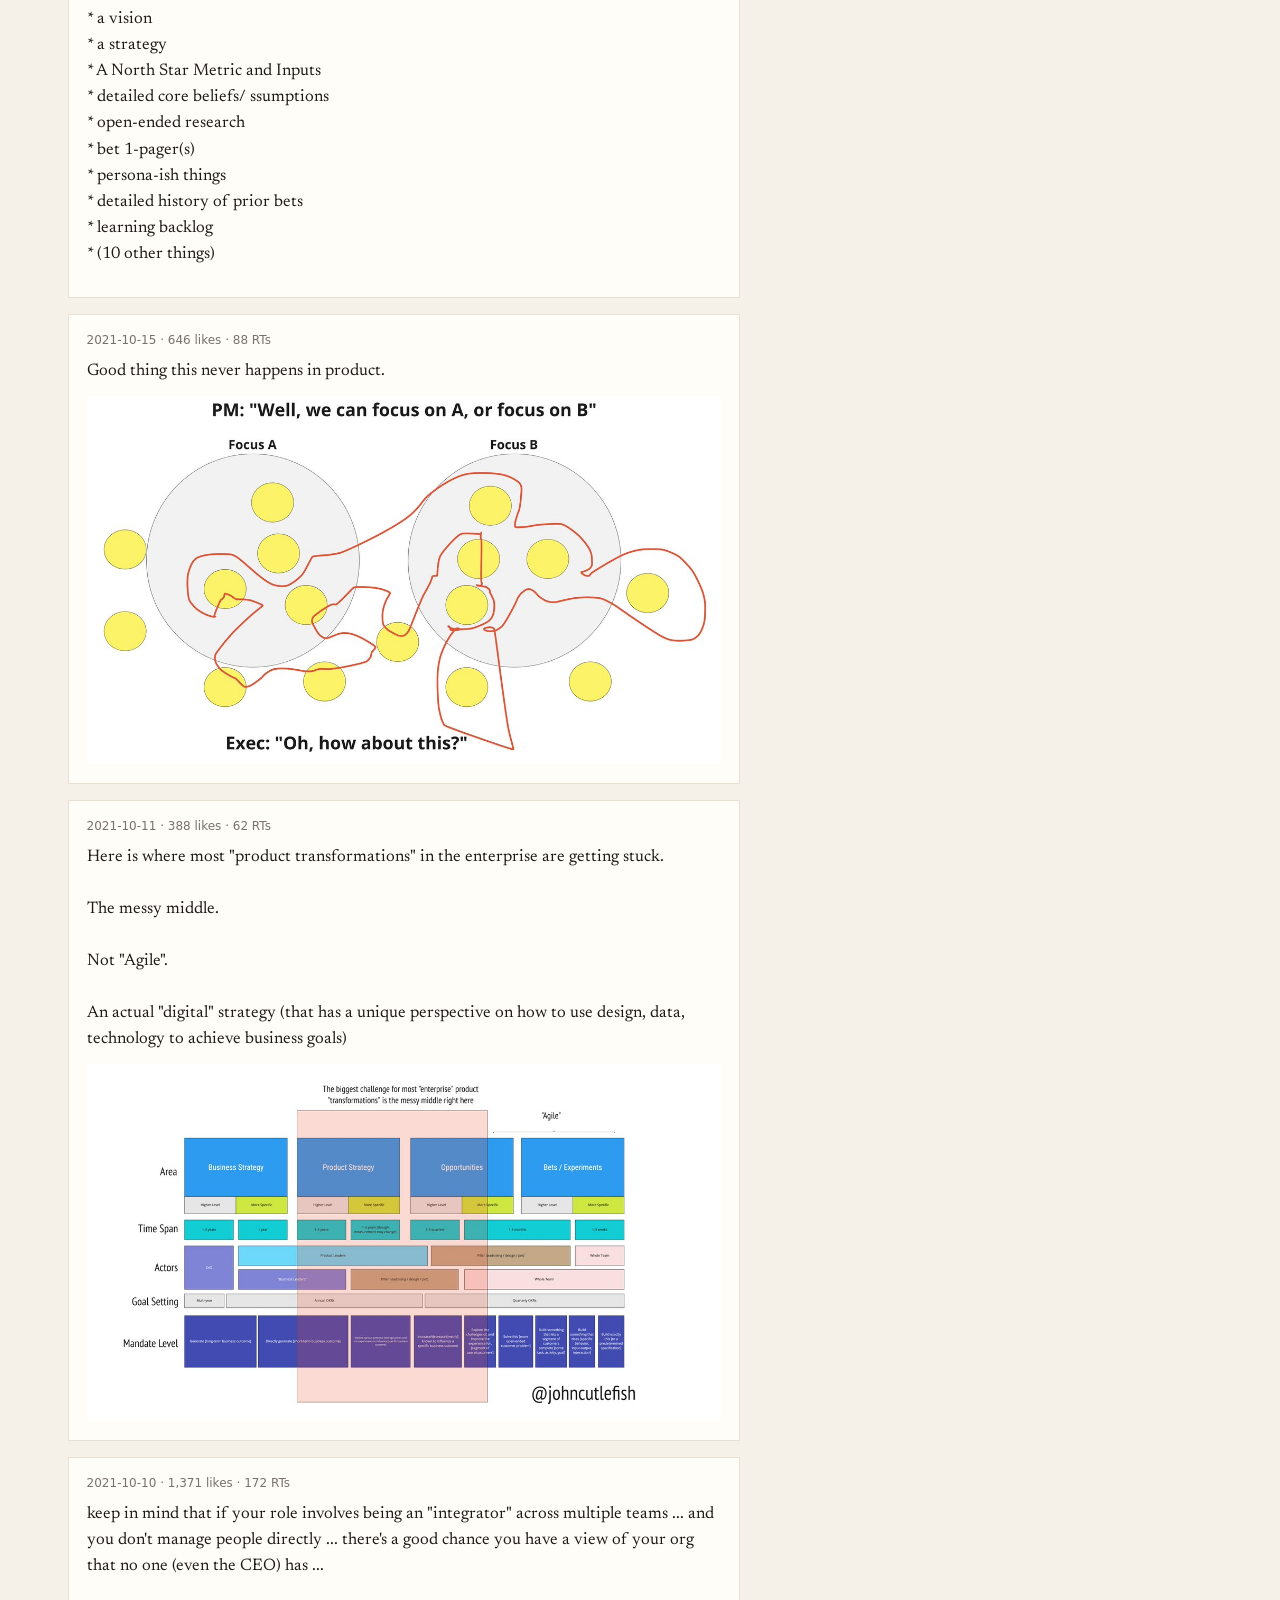
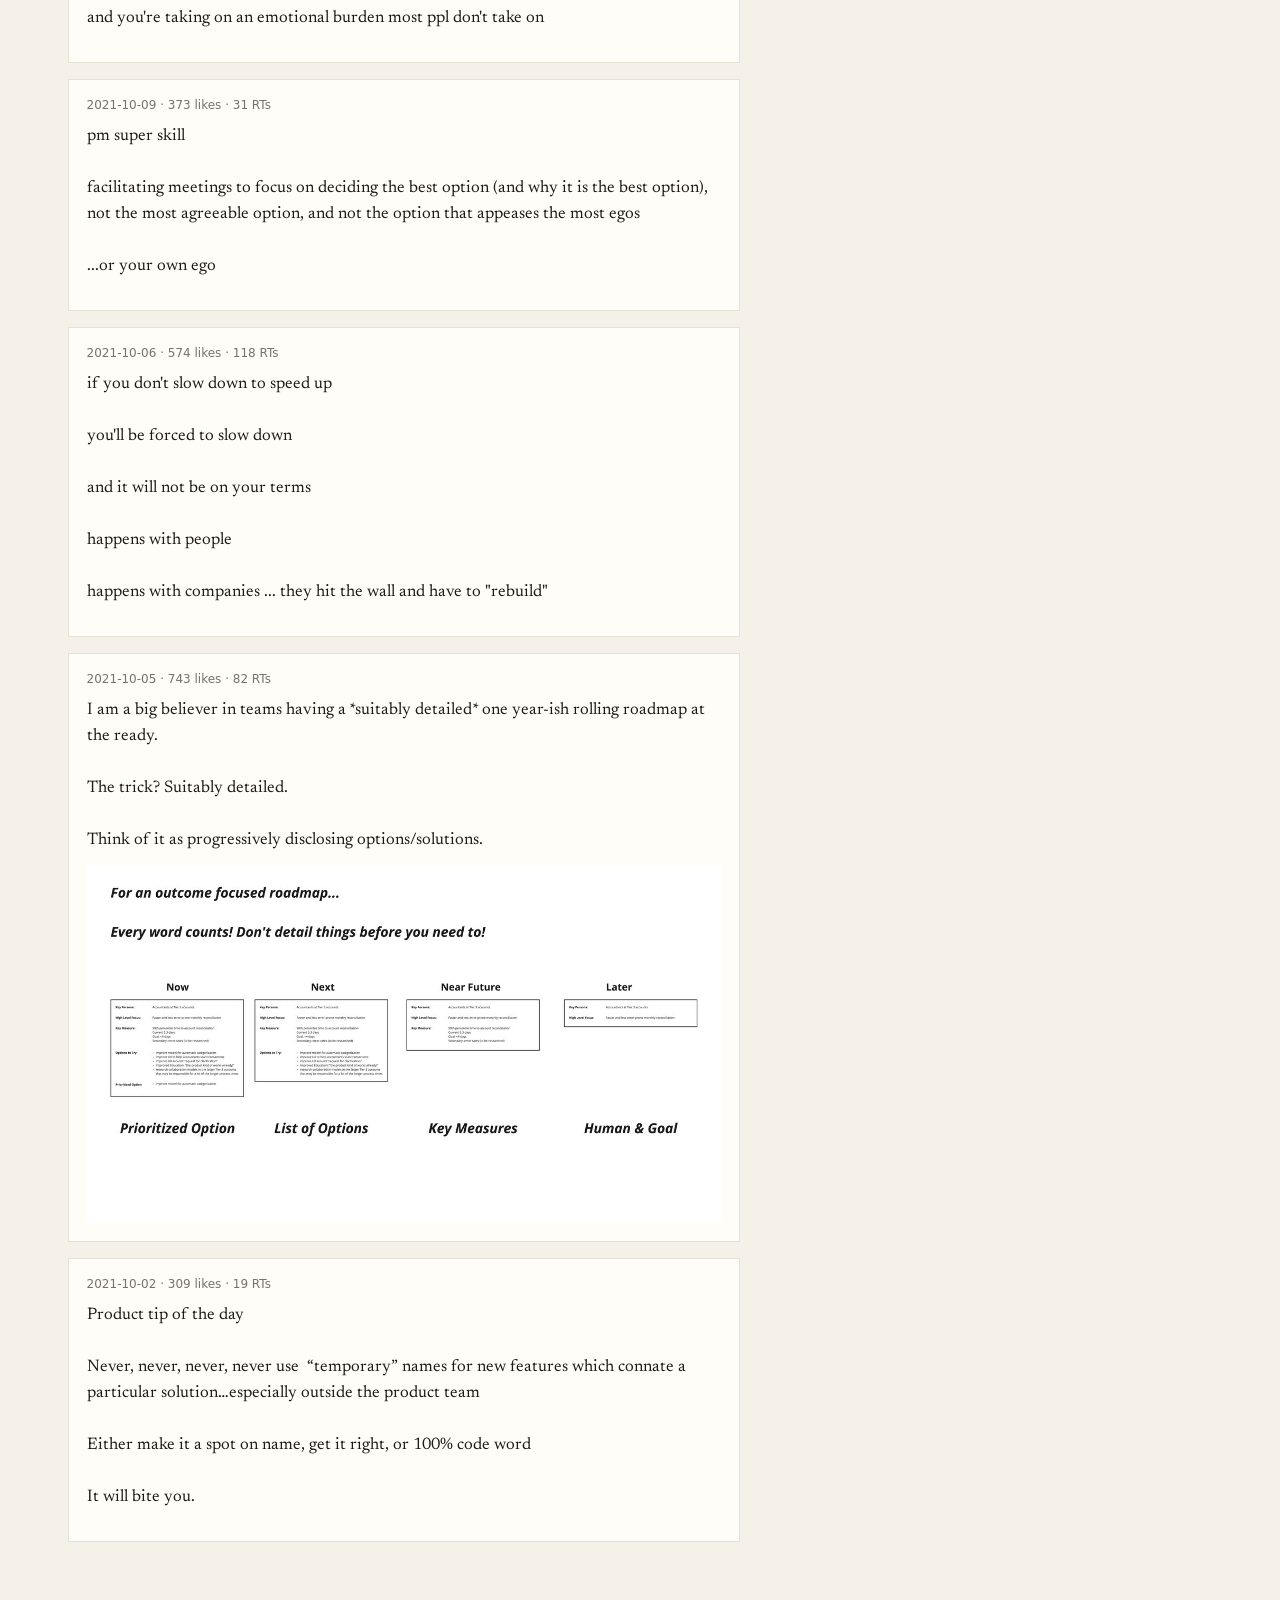
==== commit 28091bbb: "Turn the archive intro into a full-width callout and add the newsletter." ====
--- a/docs/tweets.html
+++ b/docs/tweets.html
@@ -10,12 +10,13 @@
     <link rel="stylesheet" href="styles.css">
   </head>
   <body data-page="tweets">
-    <div class="wrap">
+    <div class="wrap wrap-wide">
       <nav class="site-nav">
         <a href="index.html">Threads</a>
         <a class="active" href="tweets.html">Top 500</a>
       </nav>
       <div id="intro" class="intro"></div>
+      <div class="tweet-body">
       <p class="lede">The 500 most-liked standalone tweets — not threads — browsed by month.</p>
       <div class="tweet-nav">
         <div id="tweet-years" class="year-row"></div>
@@ -26,6 +27,7 @@
         <button type="button" data-sort="likes">By likes</button>
       </div>
       <div id="tweet-list"></div>
+      </div>
     </div>
     <script src="app.js"></script>
   </body>
--- a/docs/styles.css
+++ b/docs/styles.css
@@ -44,11 +44,6 @@
   max-width: 74rem;
 }
 
-.wrap-wide .intro,
-.wrap-wide .lede {
-  max-width: 42rem;
-}
-
 .site-nav {
   display: flex;
   gap: 1rem;
@@ -70,11 +65,19 @@
 }
 
 .intro {
+  width: 100%;
   margin: 0 0 1.75rem;
+  padding: 1.15rem 1.25rem 1.2rem;
+  background: var(--paper);
+  border: 1px solid var(--line);
+  border-left: 3px solid var(--ink);
+  font-family: var(--sans);
+  font-size: 0.95rem;
+  line-height: 1.5;
 }
 
 .intro p {
-  margin: 0 0 0.85rem;
+  margin: 0 0 0.7rem;
 }
 
 .intro p:last-child {
@@ -85,6 +88,10 @@
   color: var(--muted);
   font-size: 0.95rem;
   margin: 0 0 1.5rem;
+}
+
+.tweet-body {
+  max-width: 42rem;
 }
 
 .thread-years {
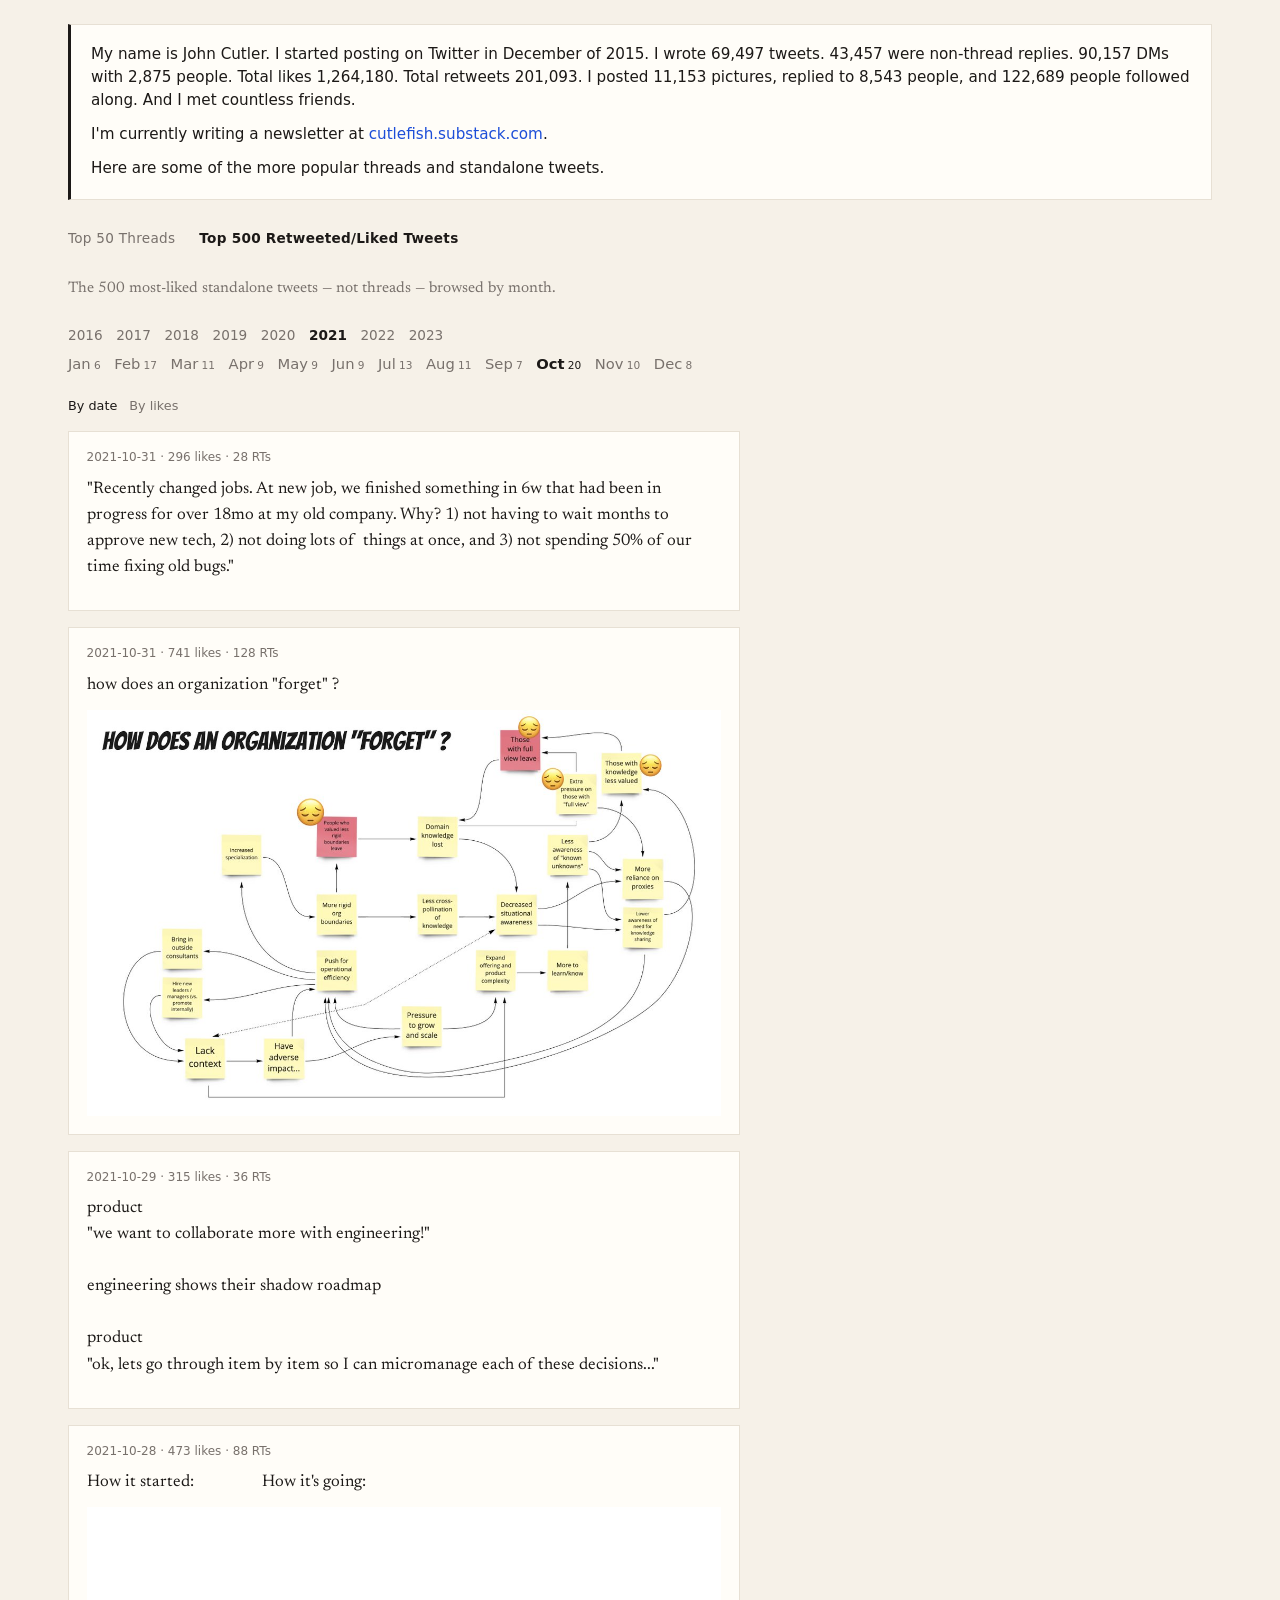
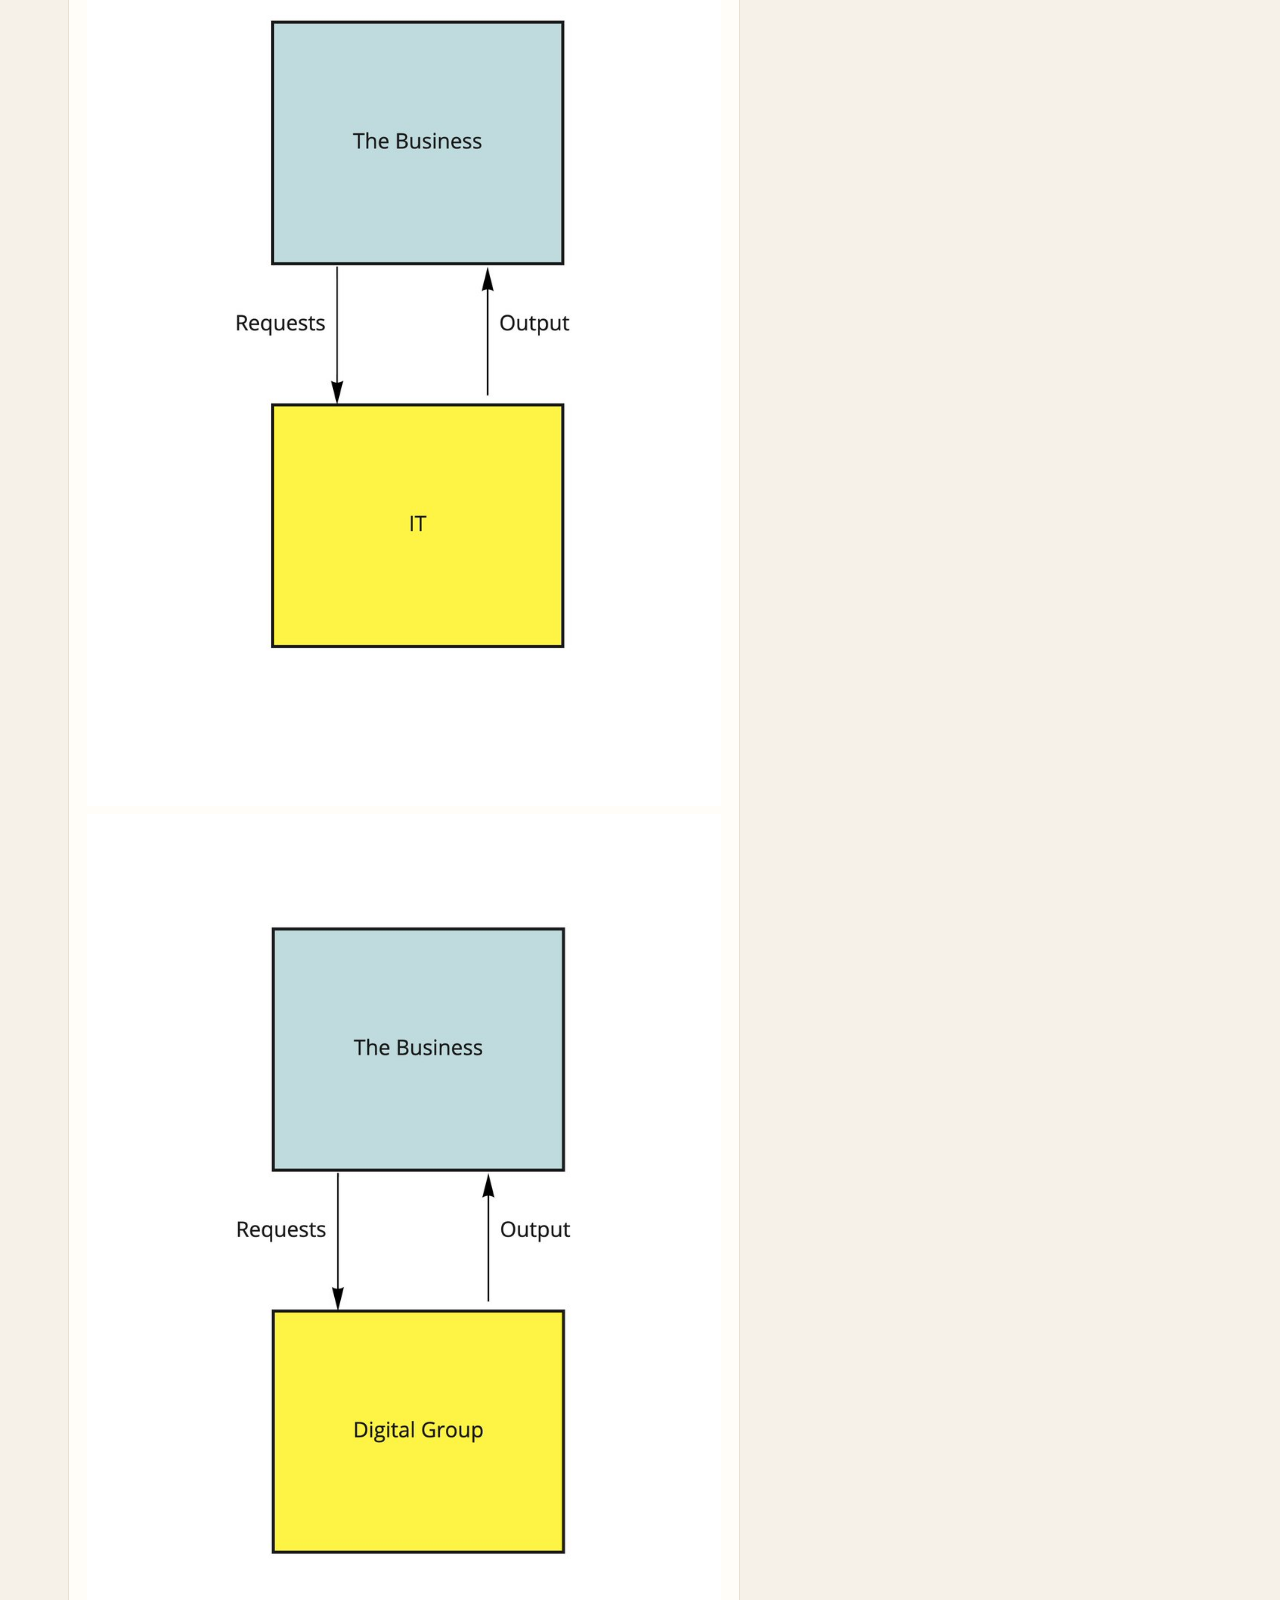
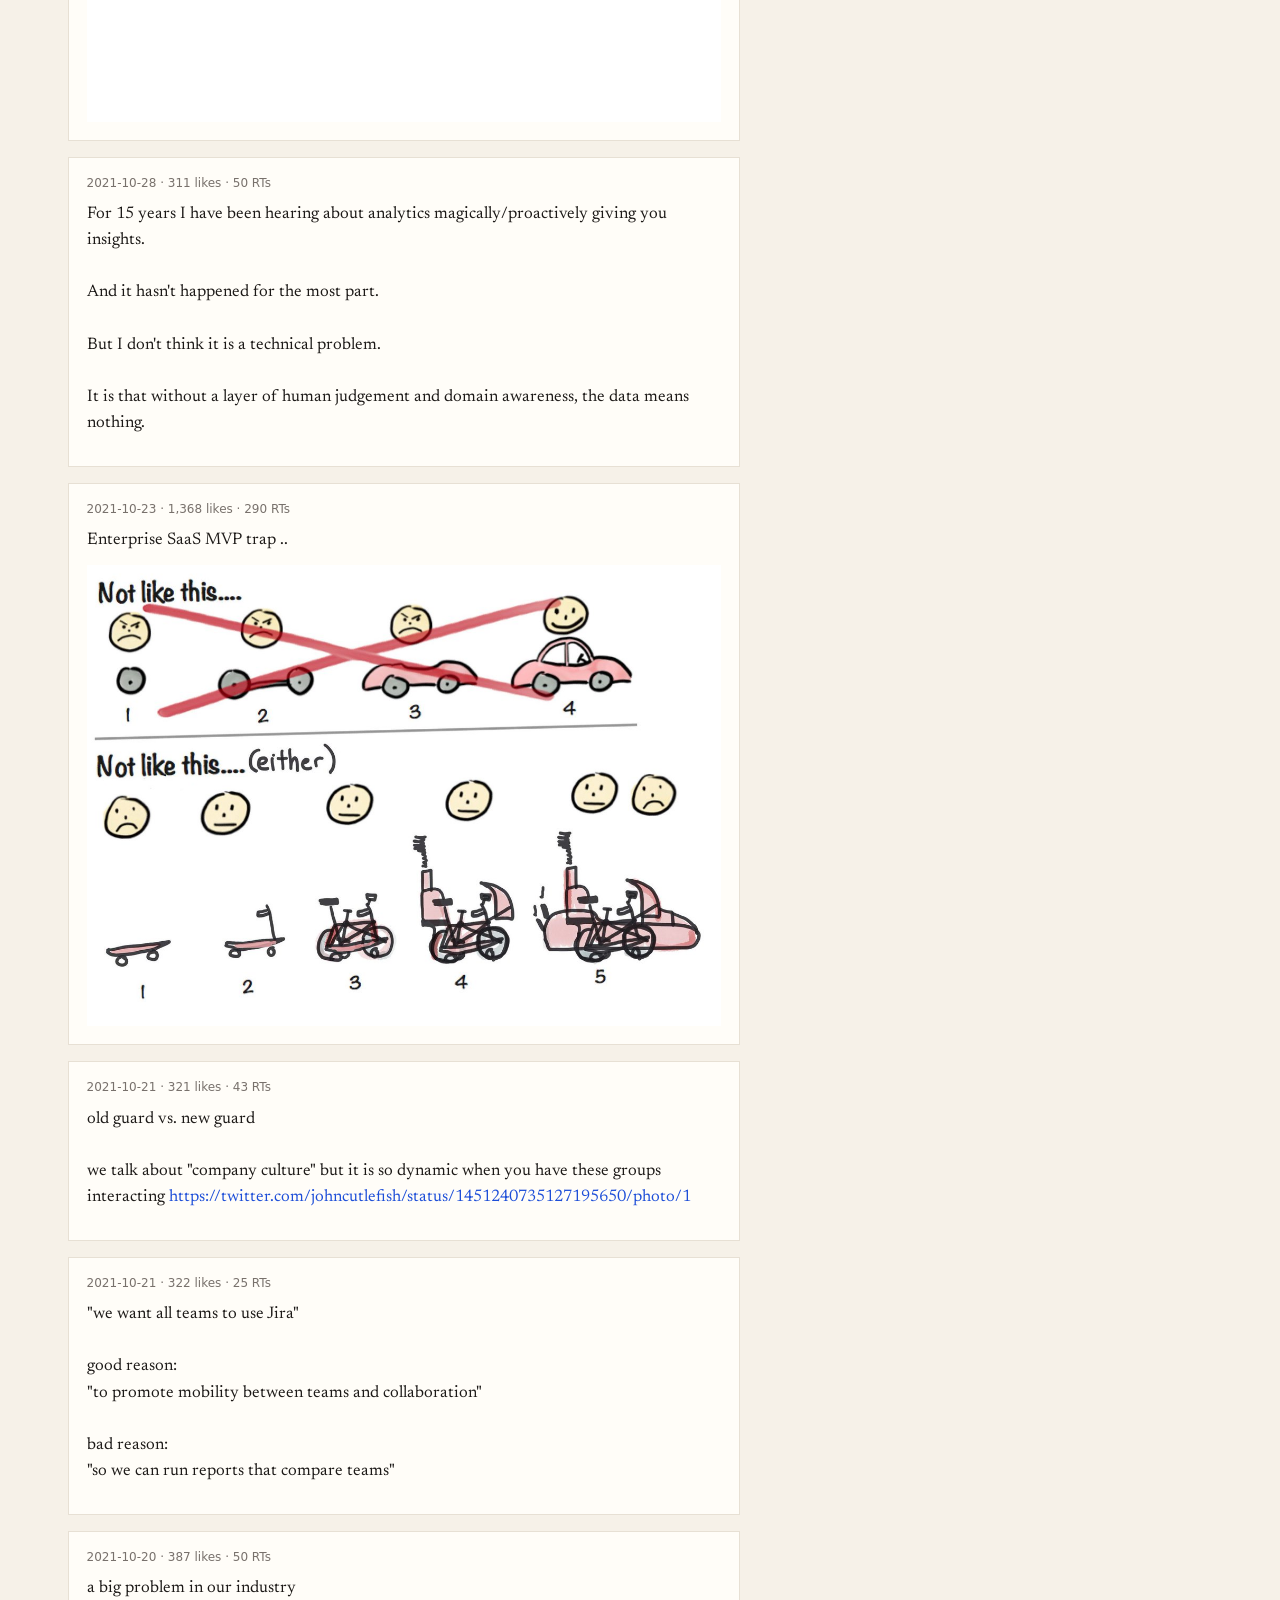
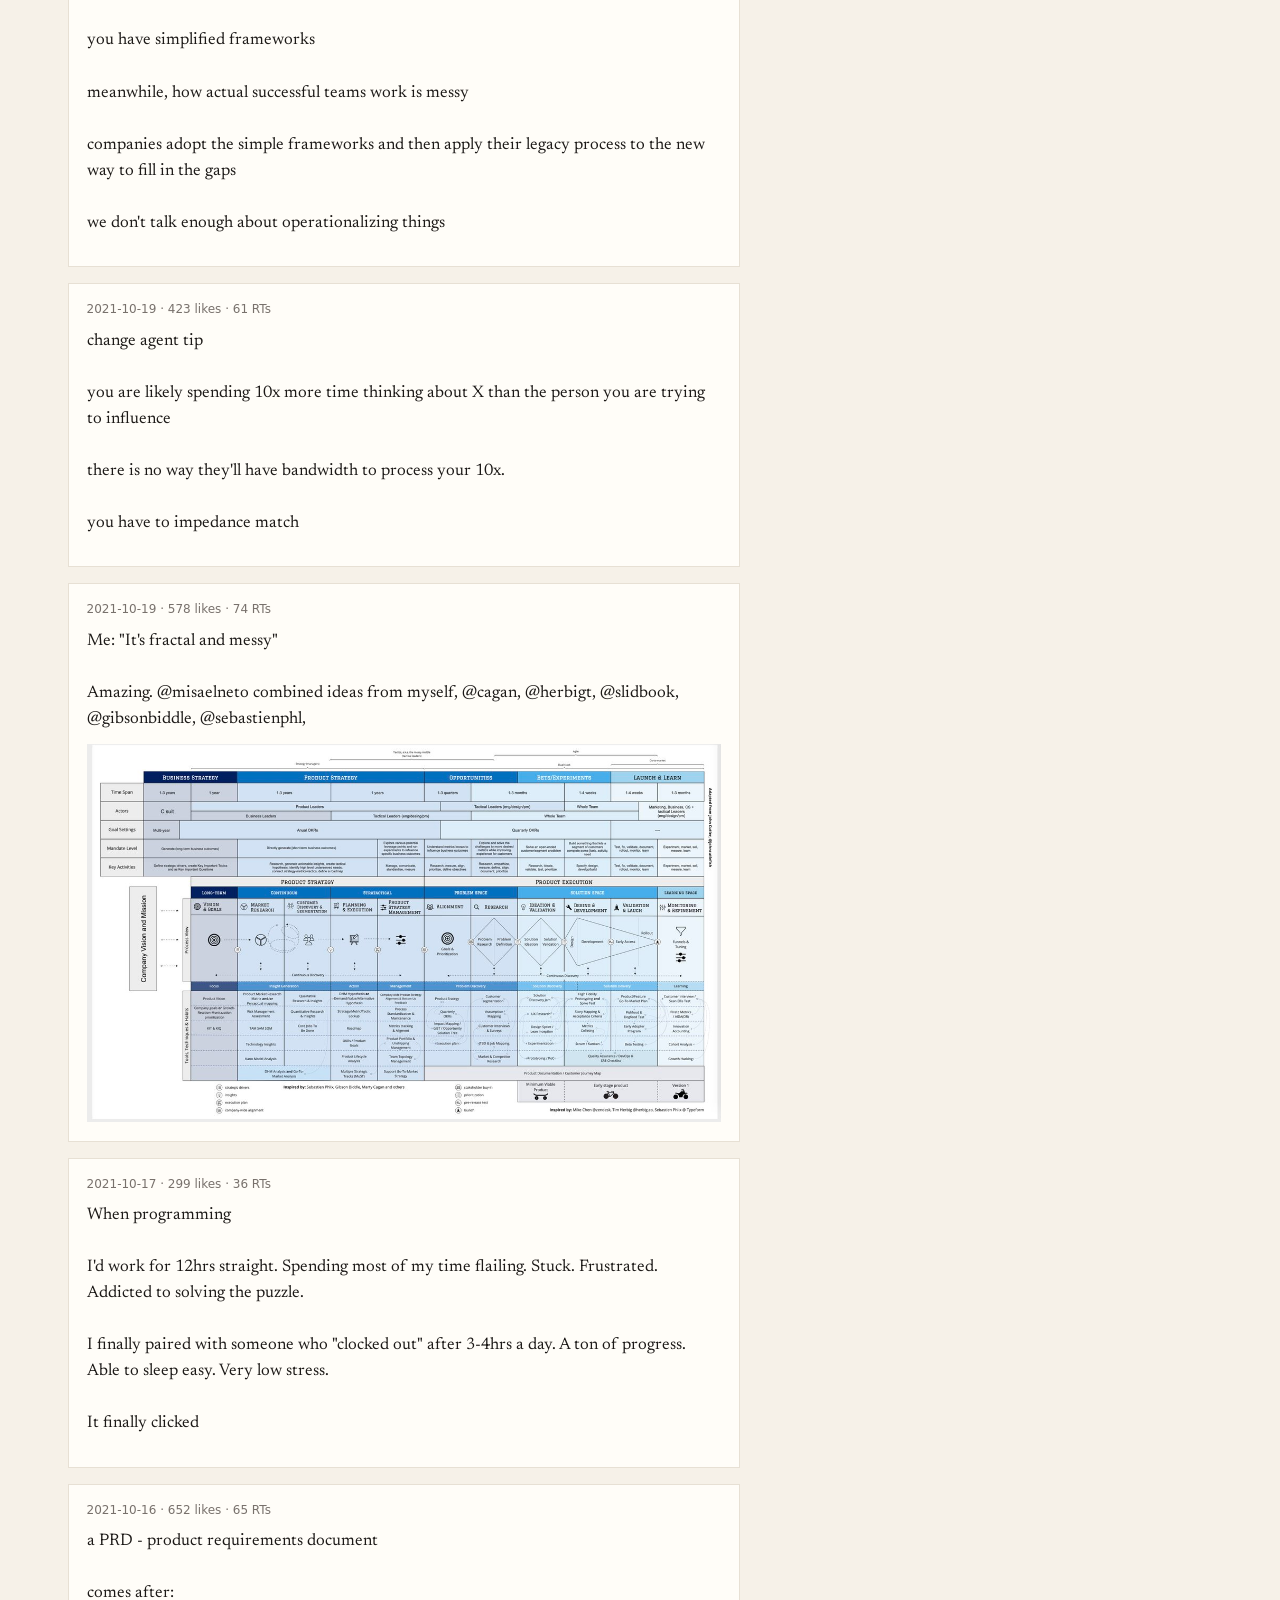
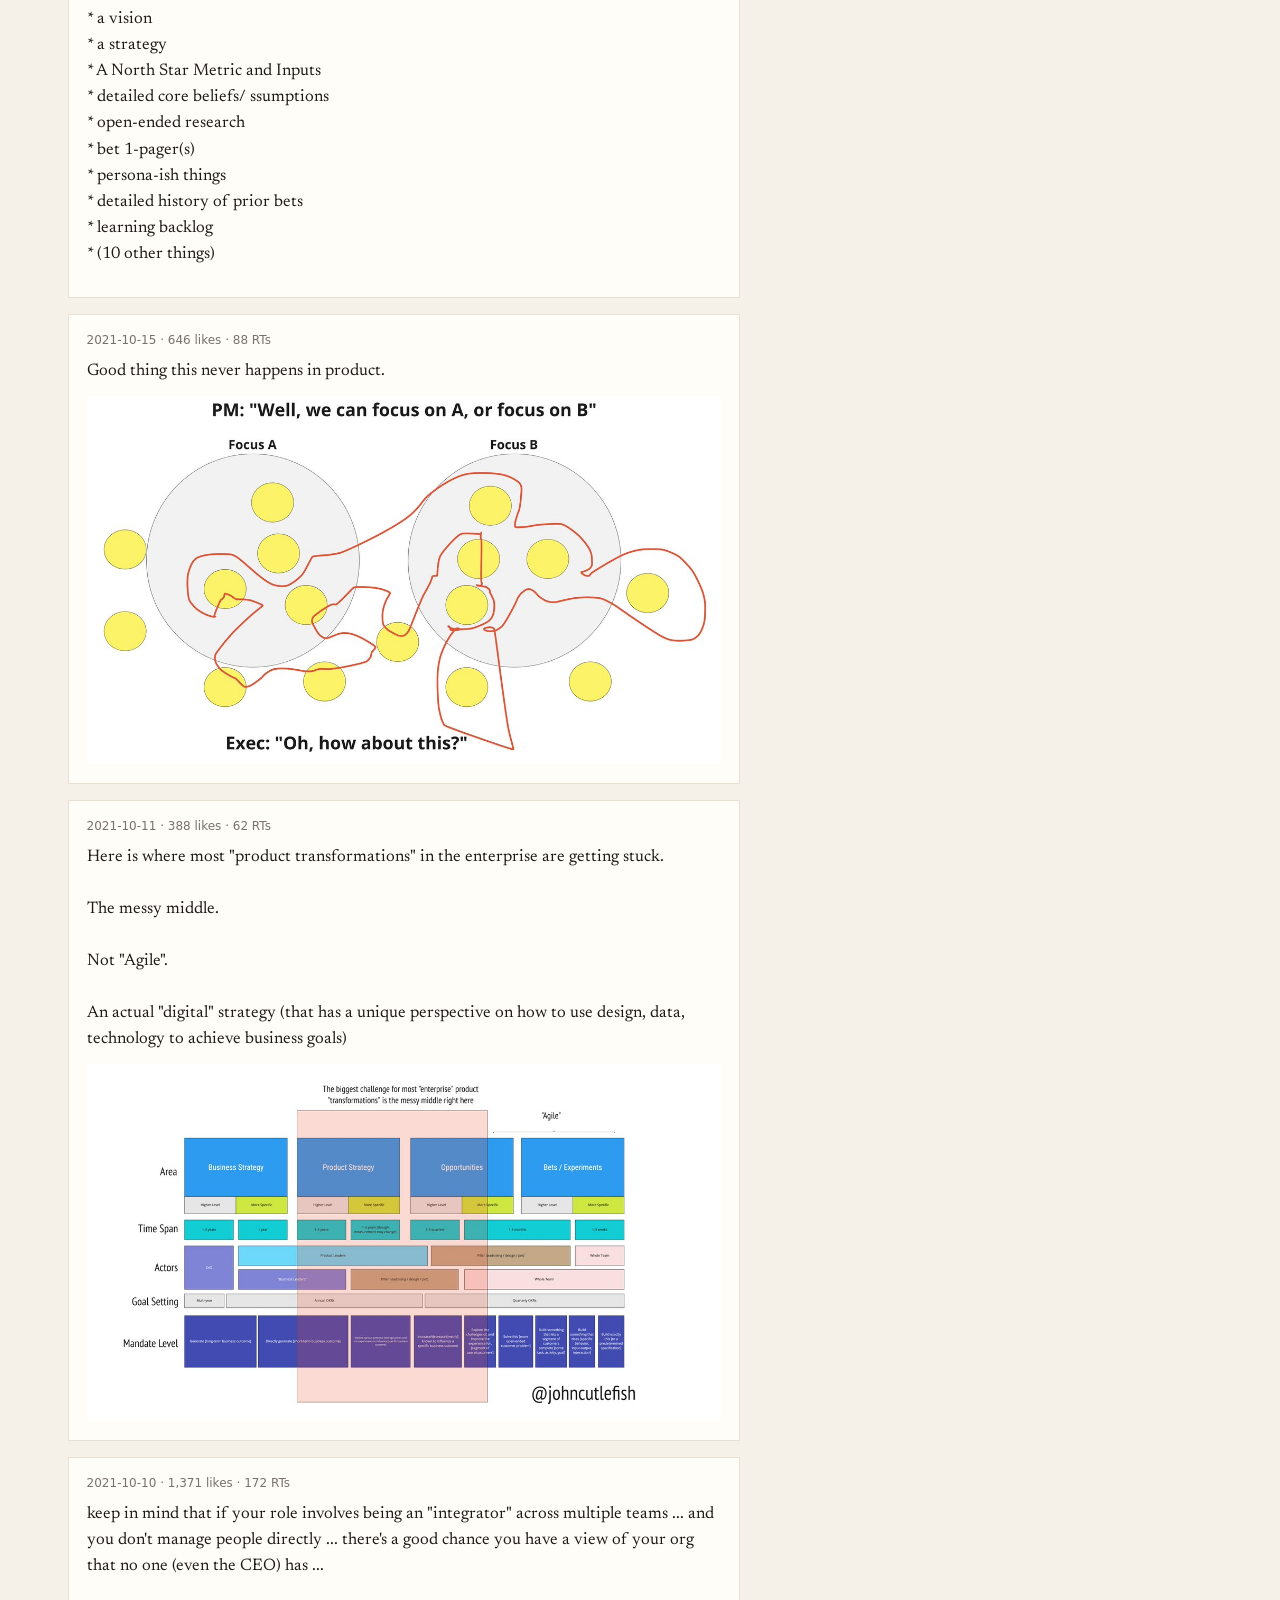
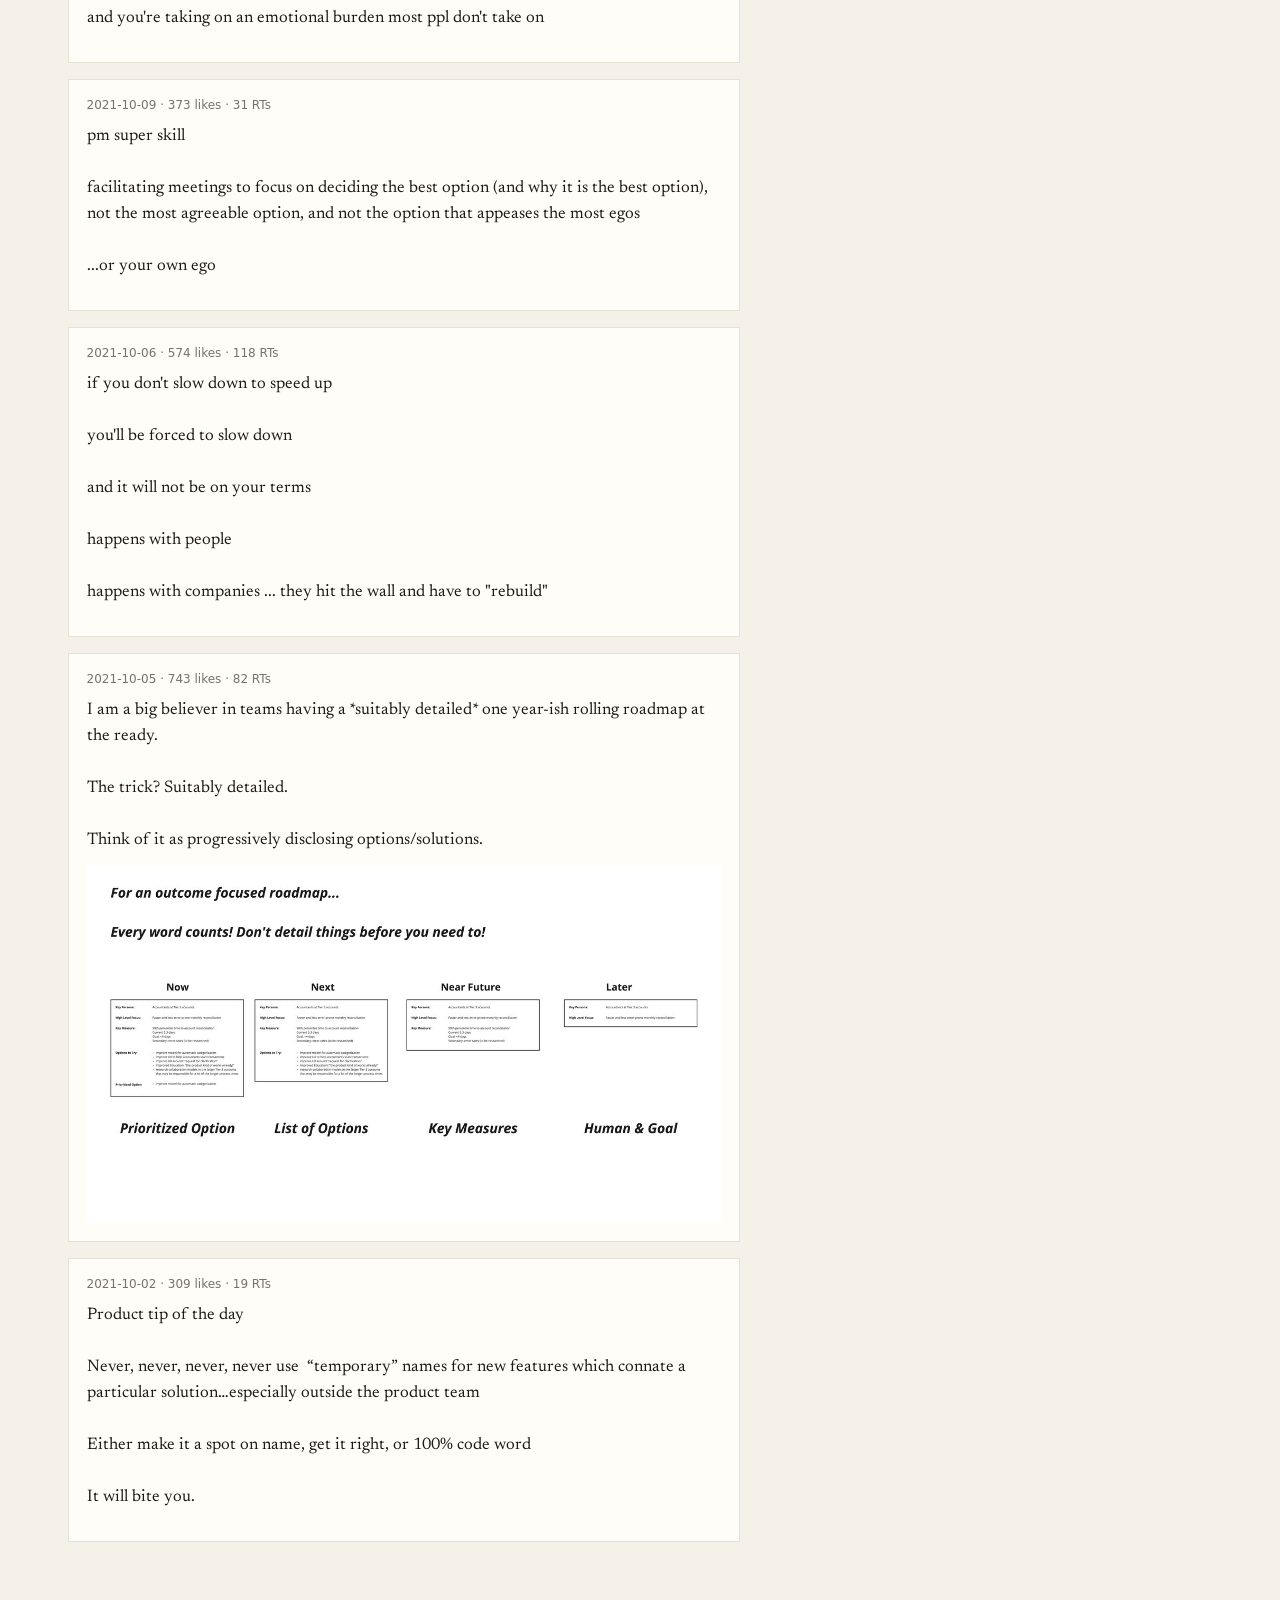
==== commit 7c5e2b4a: "Put the page links under the callout and name the archive." ====
--- a/docs/tweets.html
+++ b/docs/tweets.html
@@ -3,7 +3,7 @@
   <head>
     <meta charset="utf-8">
     <meta name="viewport" content="width=device-width, initial-scale=1">
-    <title>Top 500 · johncutlefish</title>
+    <title>Top 500 Retweeted/Liked Tweets · johncutlefish</title>
     <link rel="preconnect" href="https://fonts.googleapis.com">
     <link rel="preconnect" href="https://fonts.gstatic.com" crossorigin>
     <link href="https://fonts.googleapis.com/css2?family=Newsreader:ital,opsz,wght@0,6..72,400;0,6..72,500;1,6..72,400&family=Source+Sans+3:wght@400;600&display=swap" rel="stylesheet">
@@ -11,11 +11,11 @@
   </head>
   <body data-page="tweets">
     <div class="wrap wrap-wide">
+      <div id="intro" class="intro"></div>
       <nav class="site-nav">
-        <a href="index.html">Threads</a>
-        <a class="active" href="tweets.html">Top 500</a>
+        <a href="index.html">Top 50 Threads</a>
+        <a class="active" href="tweets.html">Top 500 Retweeted/Liked Tweets</a>
       </nav>
-      <div id="intro" class="intro"></div>
       <div class="tweet-body">
       <p class="lede">The 500 most-liked standalone tweets — not threads — browsed by month.</p>
       <div class="tweet-nav">
--- a/docs/styles.css
+++ b/docs/styles.css
@@ -46,9 +46,10 @@
 
 .site-nav {
   display: flex;
-  gap: 1rem;
+  flex-wrap: wrap;
+  gap: 0.85rem 1.5rem;
   align-items: baseline;
-  margin-bottom: 1.75rem;
+  margin: 0 0 1.75rem;
   font-family: var(--sans);
   font-size: 0.85rem;
   letter-spacing: 0.02em;
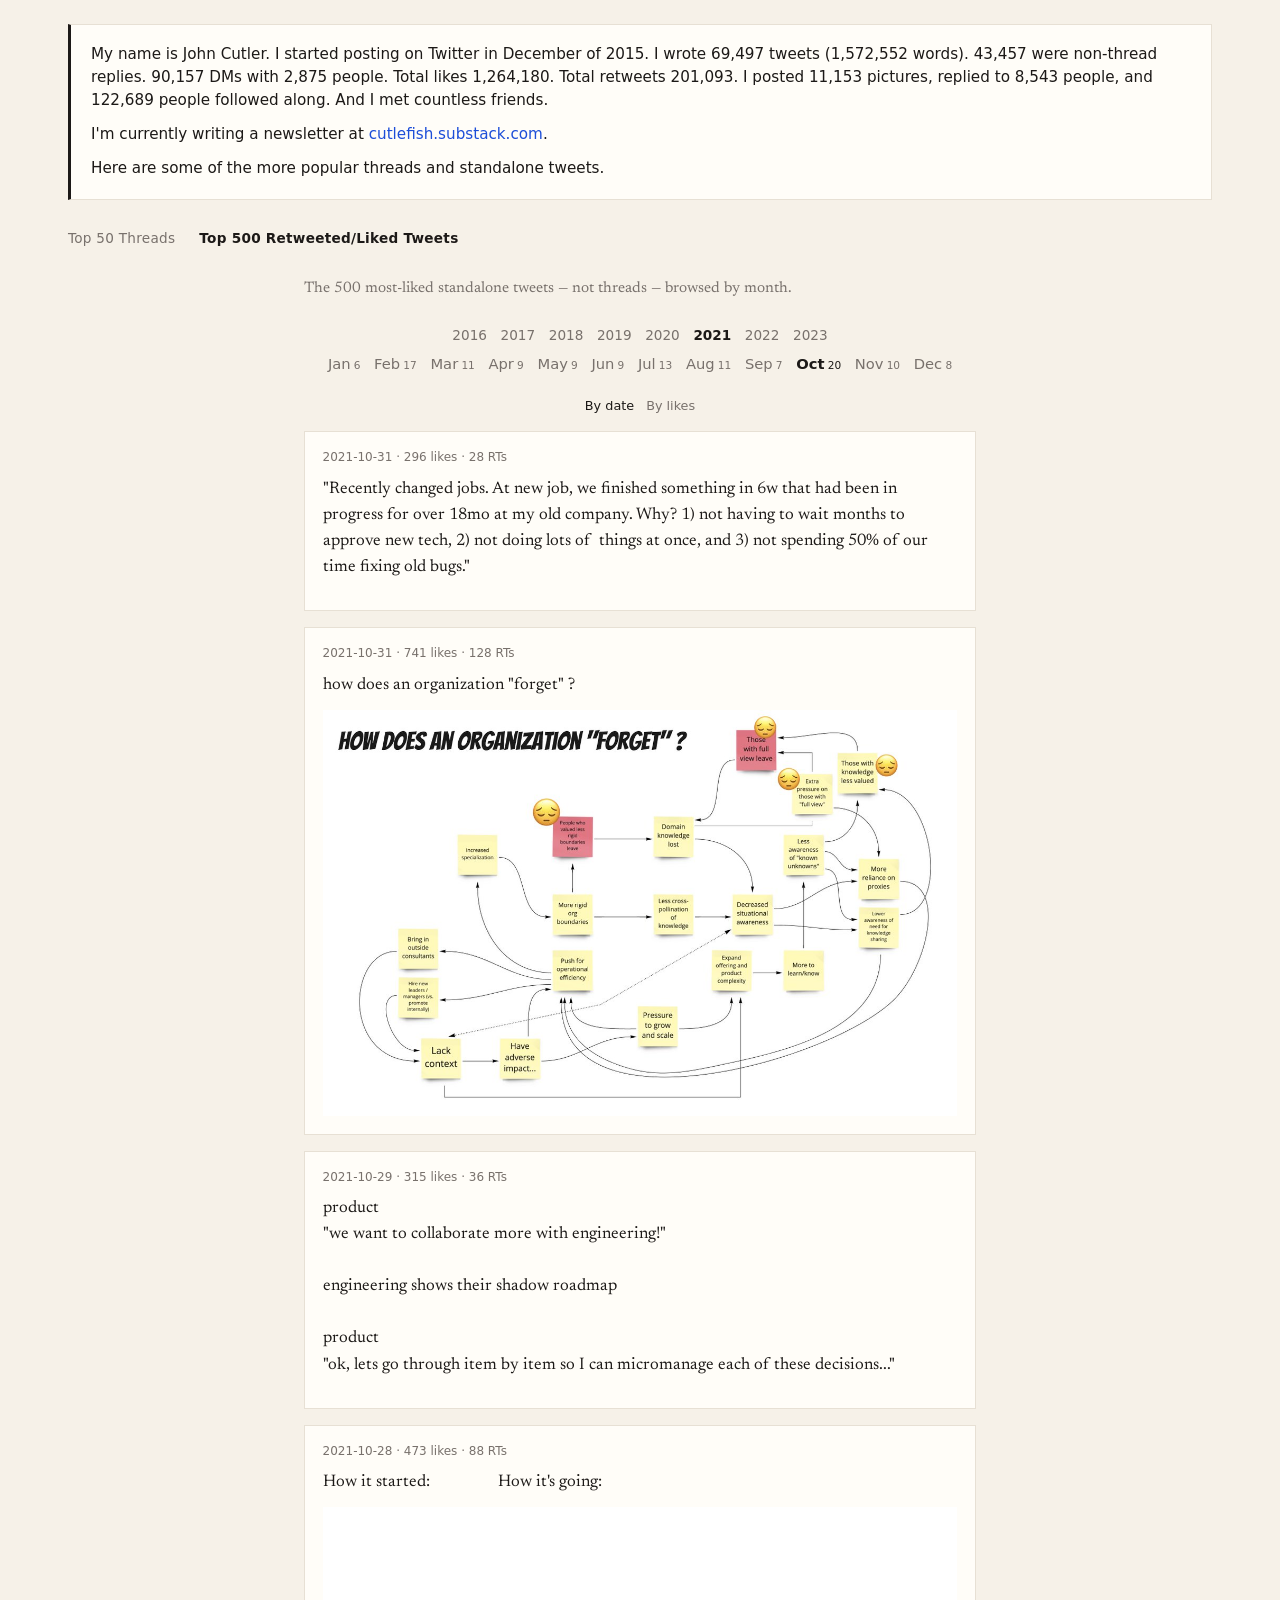
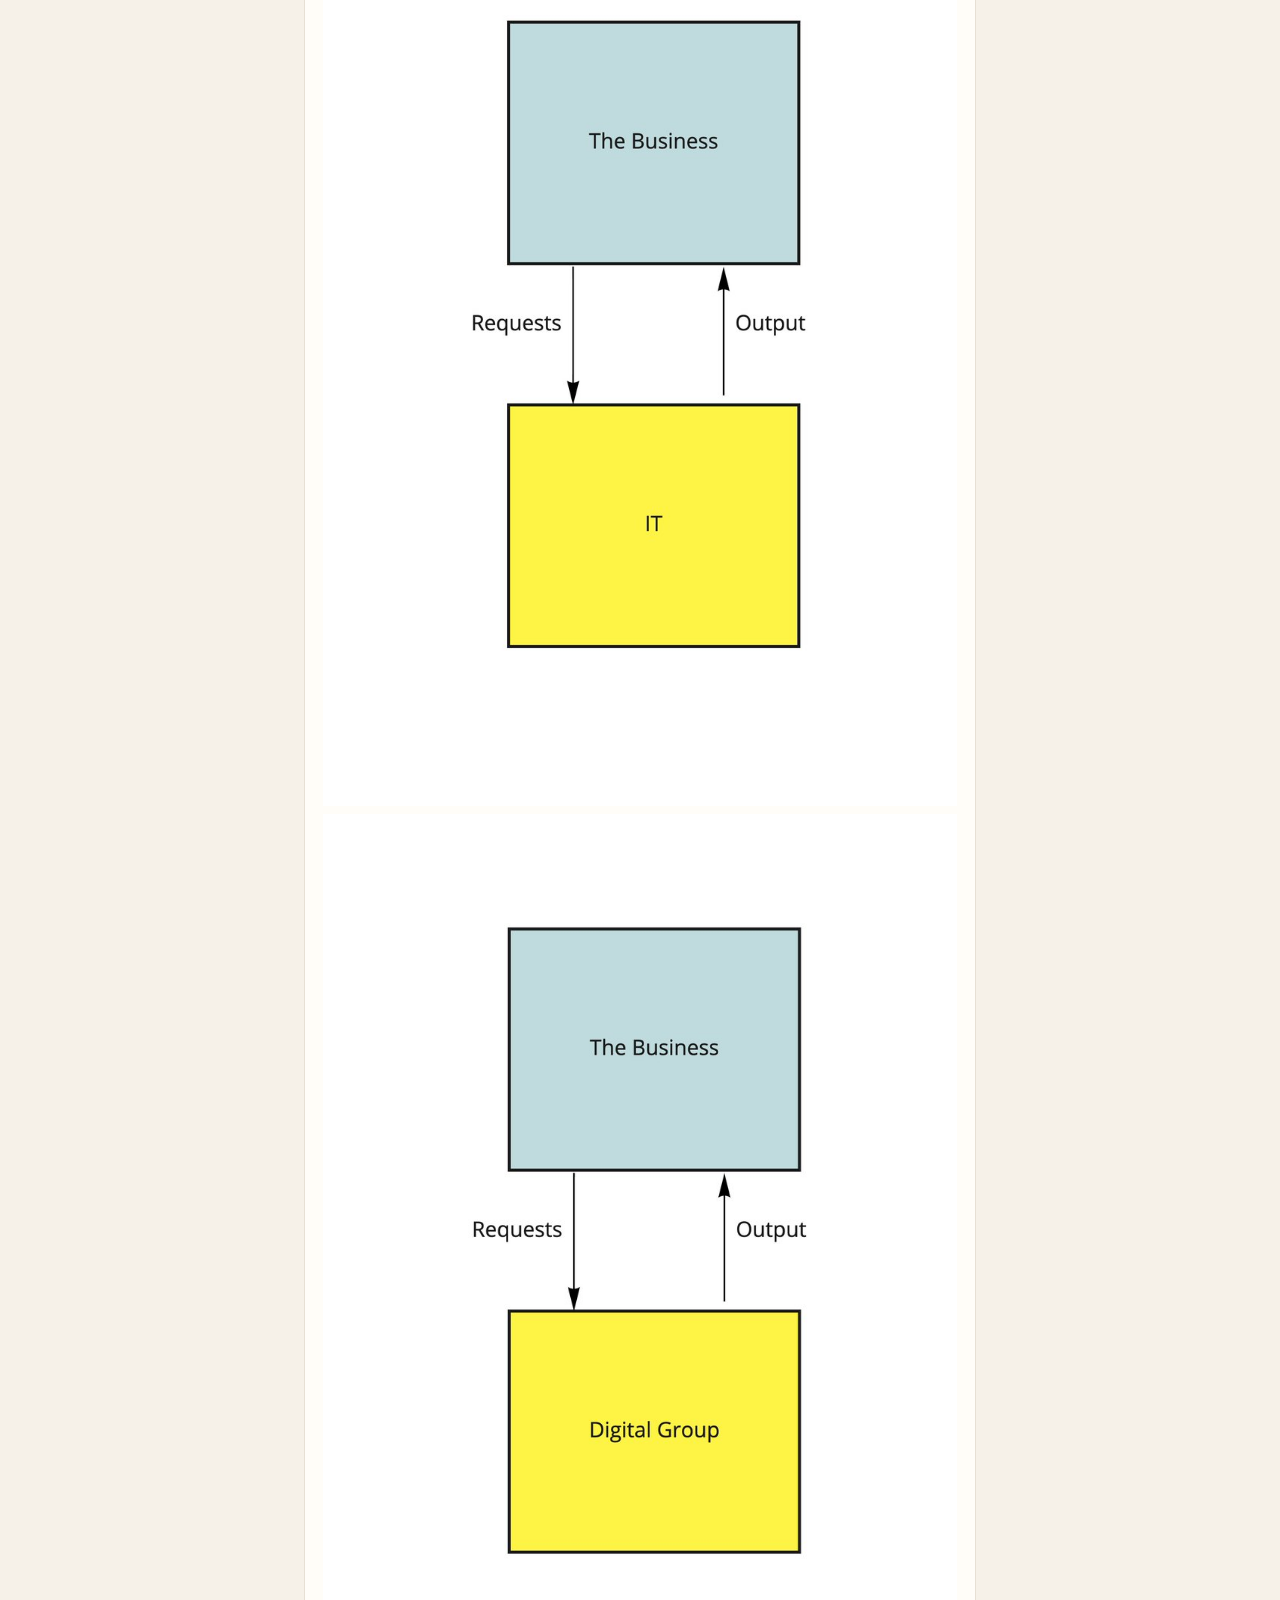
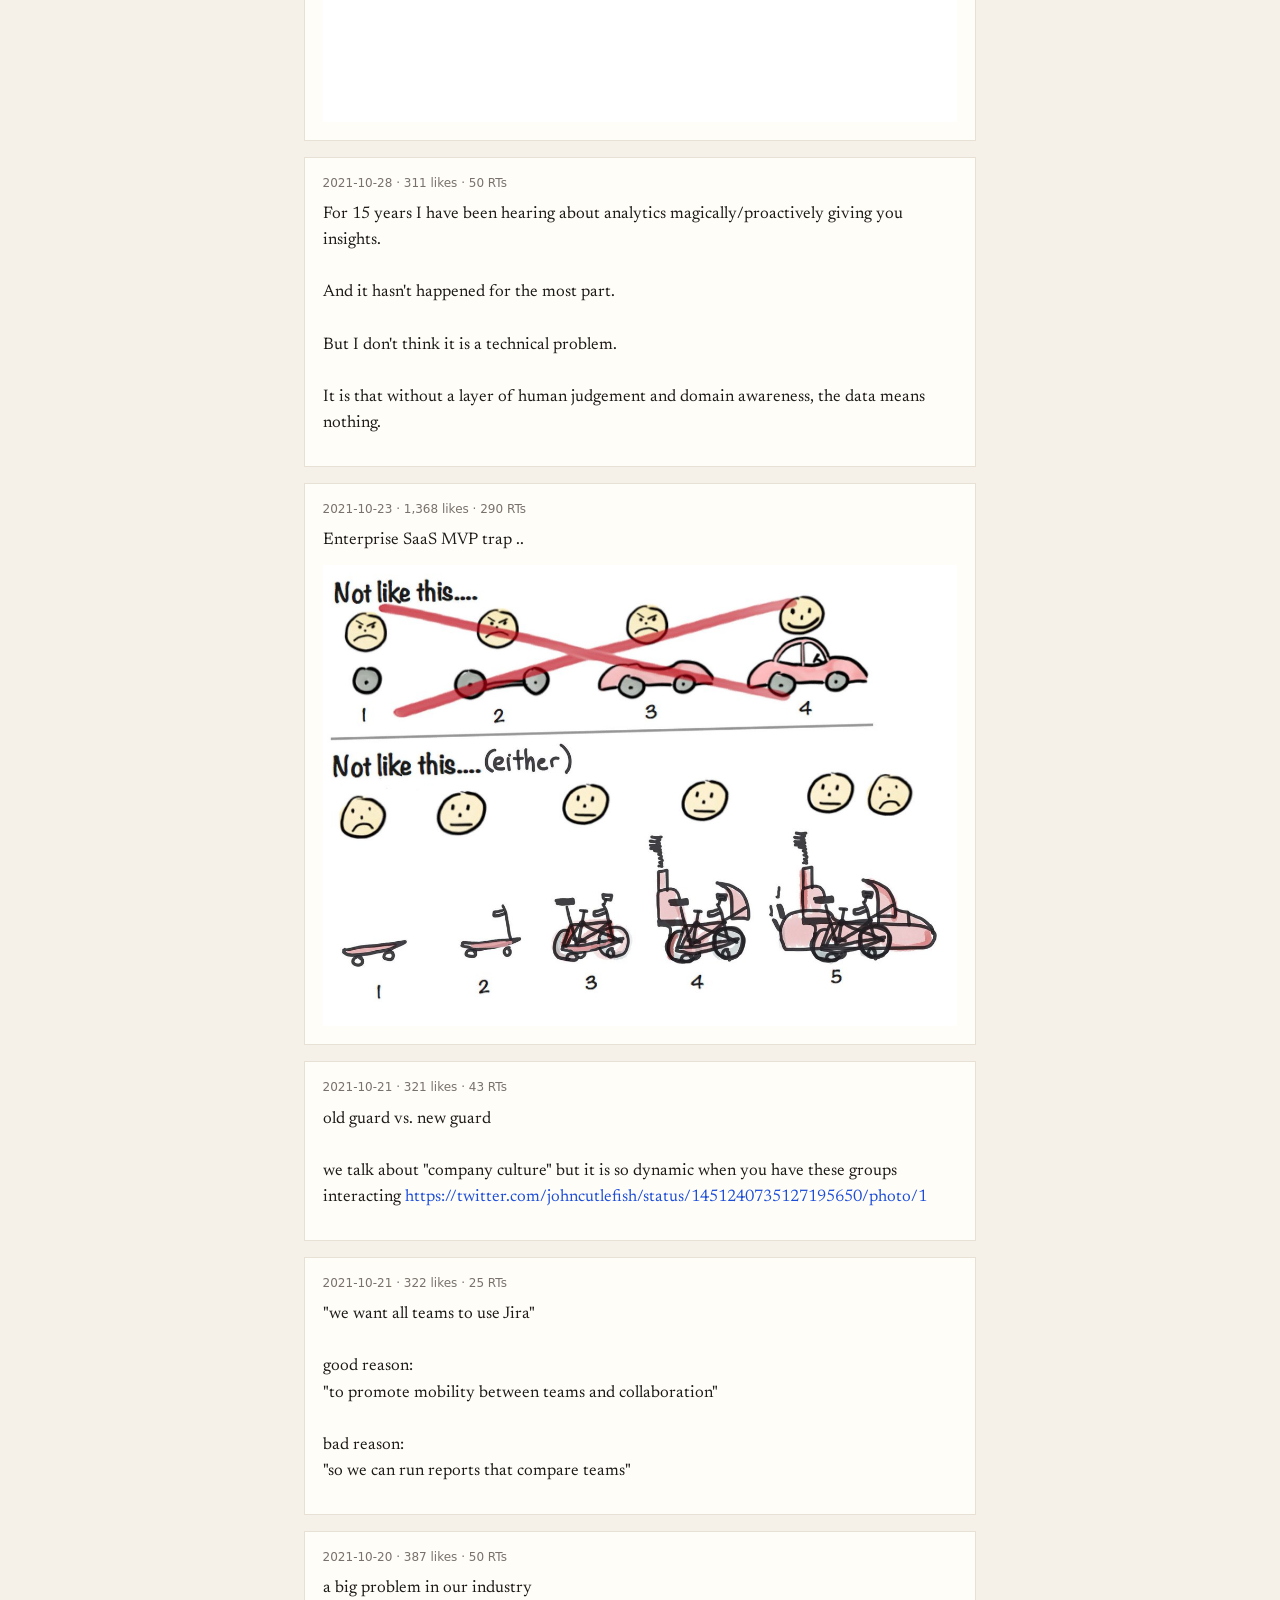
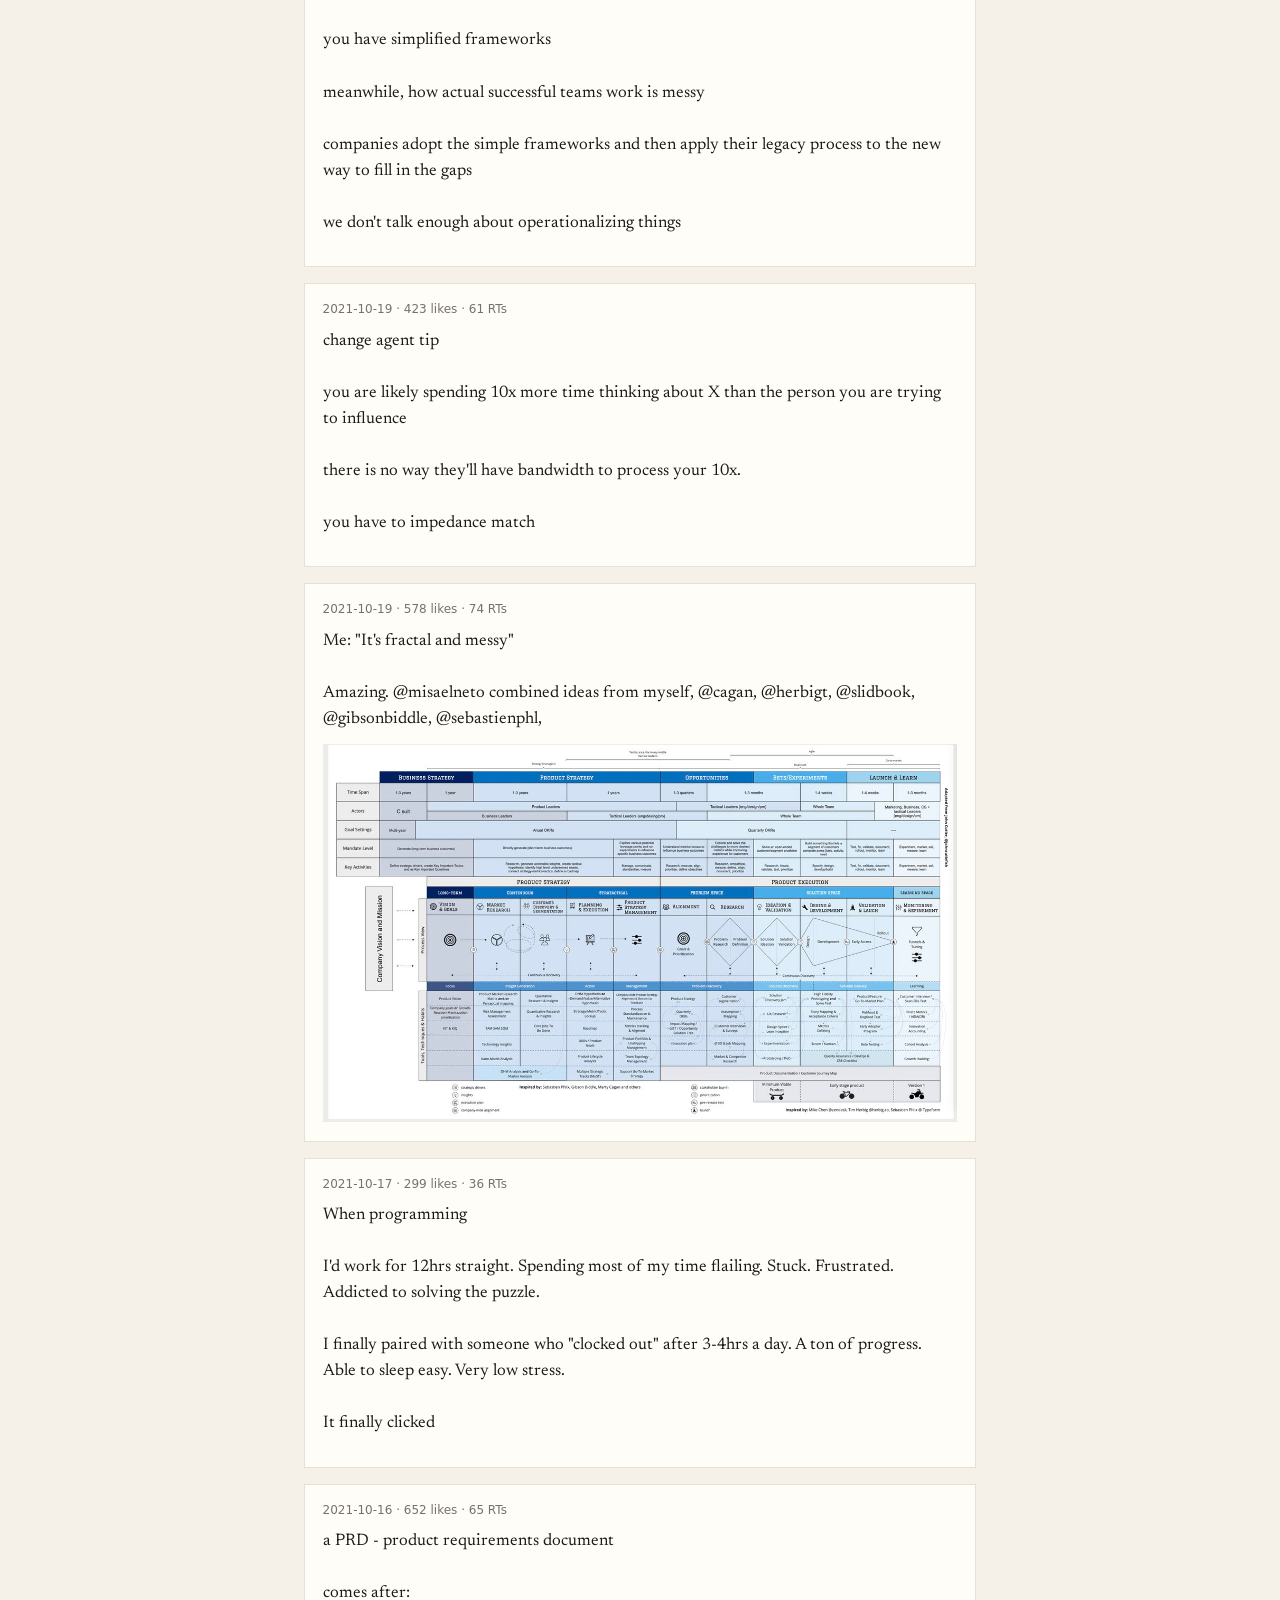
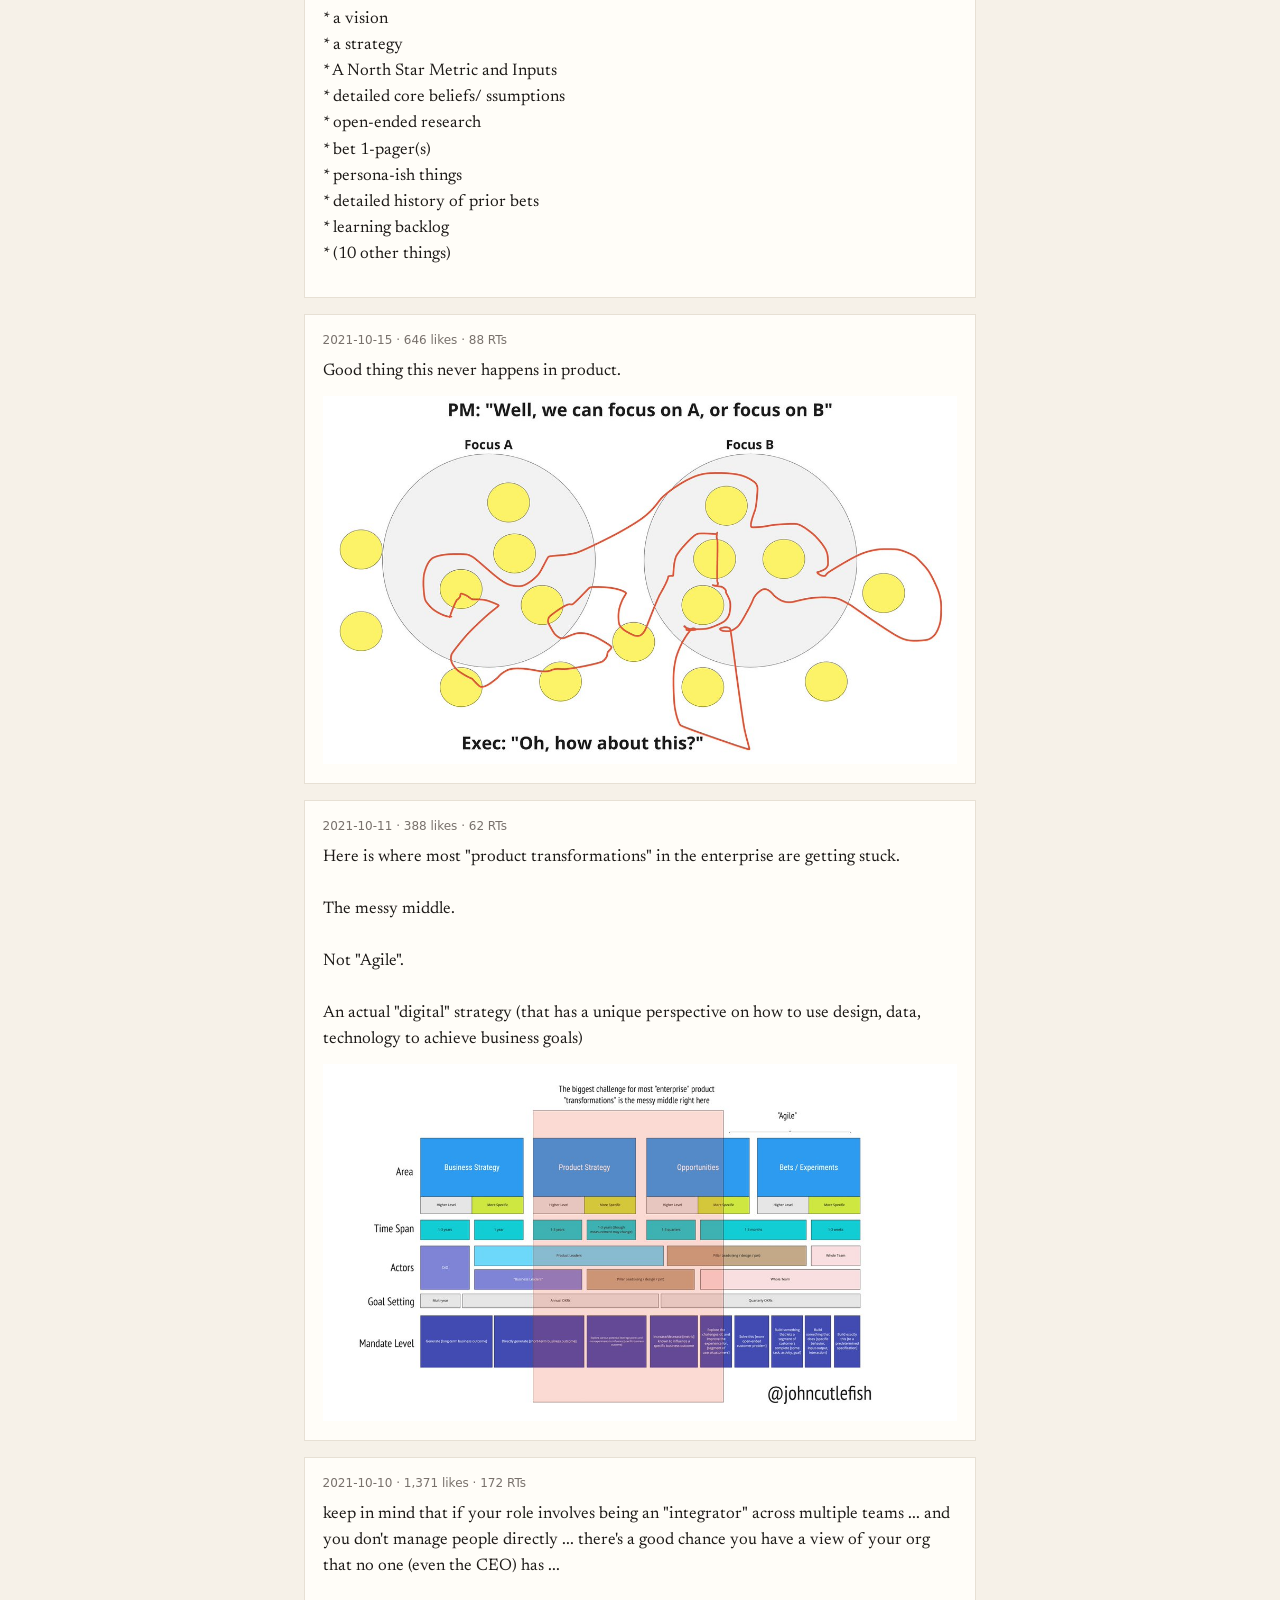
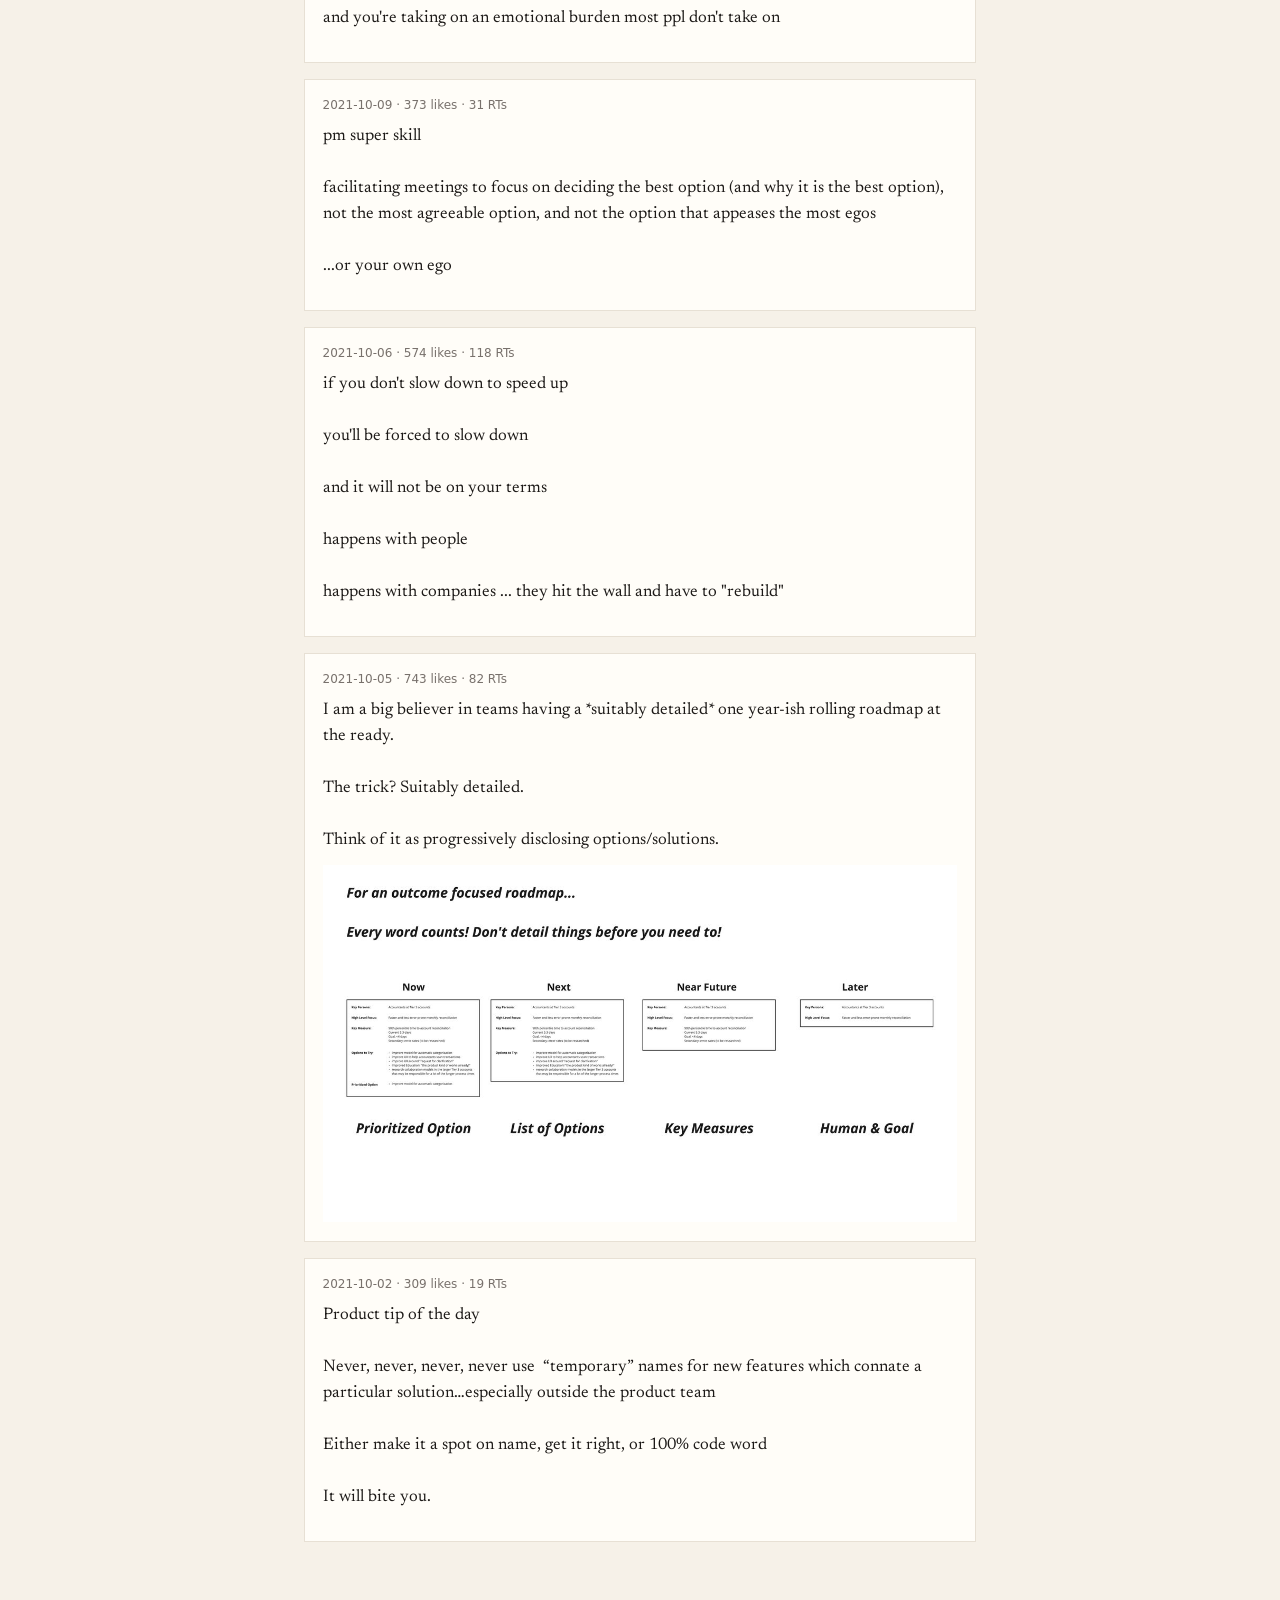
==== commit 063613fe: "Add a cuttlefish SVG favicon for the browser tab." ====
--- a/docs/tweets.html
+++ b/docs/tweets.html
@@ -4,6 +4,8 @@
     <meta charset="utf-8">
     <meta name="viewport" content="width=device-width, initial-scale=1">
     <title>Top 500 Retweeted/Liked Tweets · johncutlefish</title>
+    <link rel="icon" href="favicon.svg" type="image/svg+xml">
+    <link rel="apple-touch-icon" href="favicon.svg">
     <link rel="preconnect" href="https://fonts.googleapis.com">
     <link rel="preconnect" href="https://fonts.gstatic.com" crossorigin>
     <link href="https://fonts.googleapis.com/css2?family=Newsreader:ital,opsz,wght@0,6..72,400;0,6..72,500;1,6..72,400&family=Source+Sans+3:wght@400;600&display=swap" rel="stylesheet">
--- a/docs/styles.css
+++ b/docs/styles.css
@@ -93,6 +93,7 @@
 
 .tweet-body {
   max-width: 42rem;
+  margin: 0 auto;
 }
 
 .thread-years {
@@ -159,6 +160,7 @@
 
 .sort-row {
   display: flex;
+  justify-content: center;
   gap: 0.75rem;
   margin-bottom: 1rem;
   font-family: var(--sans);
@@ -198,6 +200,8 @@
 .post-text,
 .card-text {
   white-space: pre-wrap;
+  overflow-wrap: anywhere;
+  word-break: break-word;
   margin: 0 0 0.75rem;
   font-size: 1.05rem;
 }
@@ -227,6 +231,7 @@
 .month-row {
   display: flex;
   flex-wrap: wrap;
+  justify-content: center;
   align-items: baseline;
   gap: 0.15rem 0.85rem;
 }
@@ -311,7 +316,41 @@
 }
 
 .thread-reader {
+  position: relative;
   min-width: 0;
+  padding-left: 1.15rem;
+}
+
+.thread-reader:has(.post)::before {
+  content: "";
+  position: absolute;
+  left: 0.32rem;
+  top: 1.2rem;
+  bottom: 1.2rem;
+  width: 2px;
+  background: var(--line);
+}
+
+.thread-reader .post {
+  position: relative;
+  margin-bottom: 0.85rem;
+}
+
+.thread-reader .post:last-child {
+  margin-bottom: 0;
+}
+
+.thread-reader .post::before {
+  content: "";
+  position: absolute;
+  left: -1.07rem;
+  top: 1.15rem;
+  width: 0.55rem;
+  height: 0.55rem;
+  border-radius: 50%;
+  background: var(--paper);
+  border: 2px solid var(--ink);
+  z-index: 1;
 }
 
 @media (max-width: 840px) {
